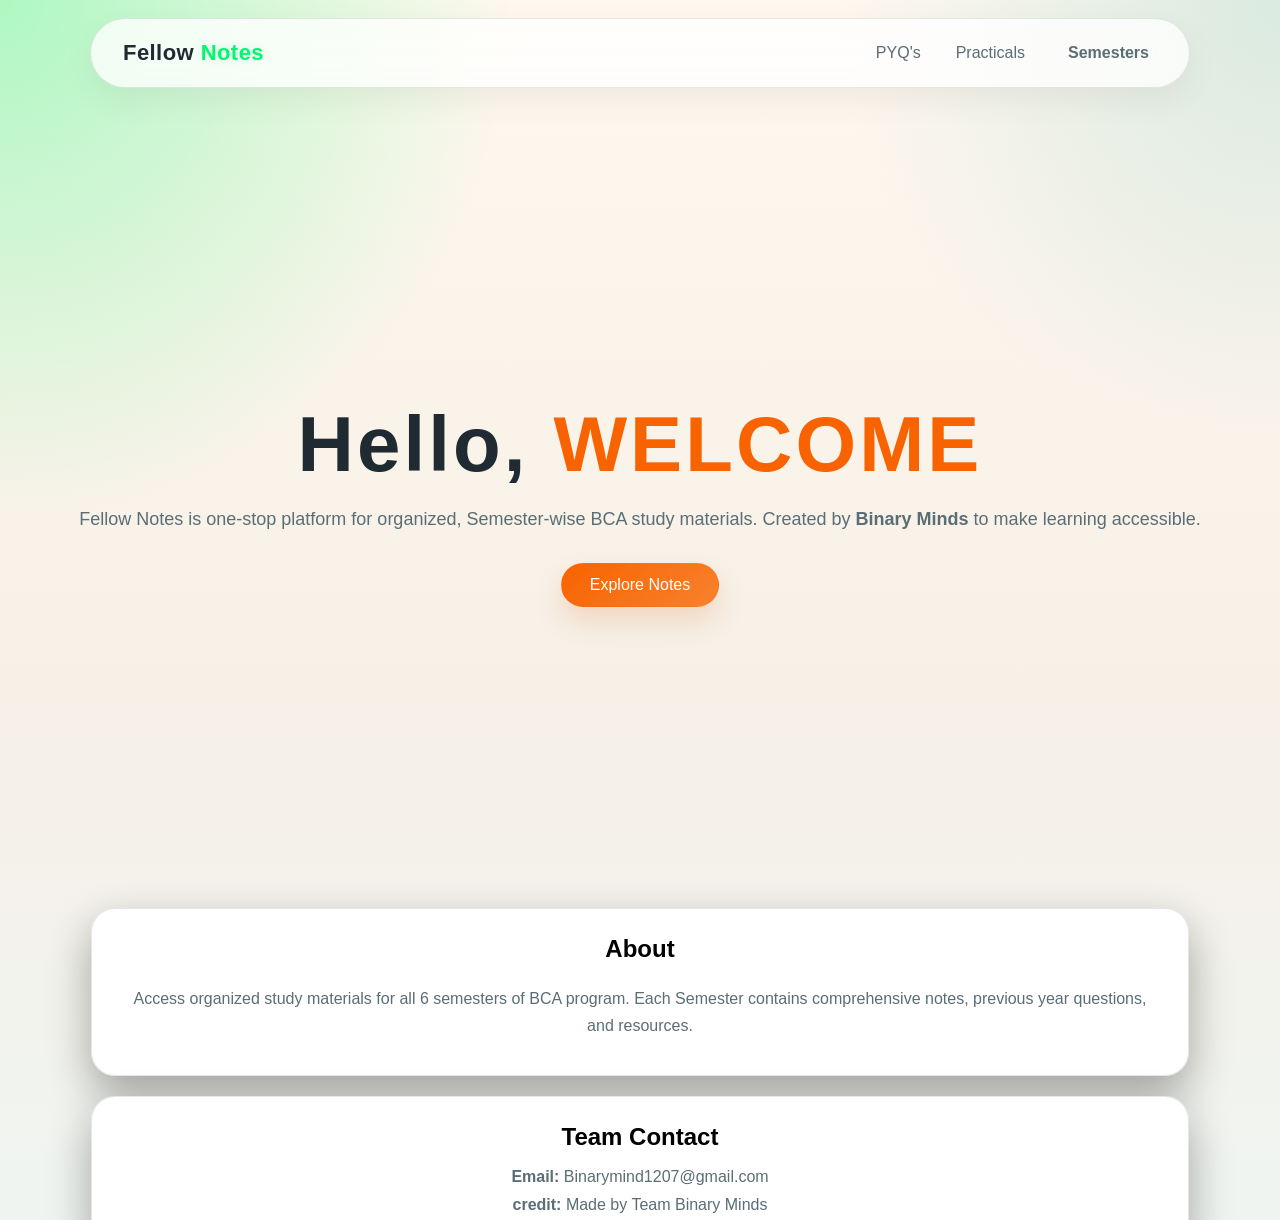
==== index.html @ 45e6992a "Merge f4db1eb7170689ead07a39e899815cd34a944082 into 8797ab35e74afd28abbc1c1f333775db5aaf9550" ====
<!DOCTYPE html>
<html lang="en">
<head>
    <meta charset="UTF-8">
    <meta name="viewport" content="width=device-width, initial-scale=1.0">
    <title>FellowNotes | Bca Notes </title>
    <link rel="stylesheet" href="style.css">
    <script src="responsive.js" defer></script>
    <link rel="apple-touch-icon" sizes="180x180" href="New folder/apple-touch-icon.png">
<link rel="icon" type="image/png" sizes="32x32" href="New folder/favicon-32x32.png">
<link rel="icon" type="image/png" sizes="16x16" href="New folder/favicon-16x16.png">
<link rel="manifest" href="/site.webmanifest">
<link rel="canonical" href="https://fellownotes.in/" />
    <script>
        window.va = window.va || function () { (window.vaq = window.vaq || []).push(arguments); };
    </script>
    <script defer src="/_vercel/insights/script.js"></script>
</head>
<body>

    <!-- Navbar -->
    <nav>
        <div class="logo-container">
    <span class="logo-text">Fellow <span class="accent"> Notes</span></span>
  </div>

  <div class="nav-links">
    
    <a href="pyq.html" class="ab">PYQ's</a>
    <a href="practical.html" class="tm">Practicals</a>
    <a href="semester.html" class="btn">Semesters</a>
   <!-- <a href="#" class="btn">Get Started</a> -->
  </div>
    </nav>
    <!-- Home Section -->
    <section id="home" class="home">
        <h1>Hello, <span>WELCOME</span></h1>
        <p >Fellow Notes is one-stop platform for organized,  Semester-wise BCA study materials. Created by <b>Binary Minds</b> to make learning accessible.</p>
    </li>
    <button> <a href="semester.html" class="Explore"> Explore Notes </a> </section> </button>
      <!-- About Section -->
    <div class="container"> 
        <section id="about" class="card">
        <h2>About </h2>
        <p style="padding: 10px;">
            Access organized study materials for all 6 semesters of BCA program. Each Semester contains comprehensive notes, previous year questions, and resources.
        </p>
    </section>

    <!-- Team Section -->
    <section id="Team" class="card">
        <h2>Team Contact</h2>
        <p> <b>Email:</b> Binarymind1207@gmail.com</p>
        <p><b>credit:</b> Made by Team Binary Minds</p>
    </section>
</div>
    <!-- Footer -->
    <footer>
        <p> <b>© 2026</b>  Binary Minds . All Rights Reserved.</p>
    </footer>

</body>
</html>
---- style.css ----
:root {
  --bg-main:
    radial-gradient(circle at top left, rgba(18, 247, 106, 0.34), transparent 28%),
    radial-gradient(circle at top right, rgba(122, 199, 187, 0.28), transparent 24%),
    linear-gradient(180deg, #fff8ef 0%, #f6f0e7 52%, #eef5f3 100%);
  --surface: rgba(255, 255, 255, 0.78);
  --surface-strong: rgba(255, 255, 255, 0.979);
  --border: rgba(34, 56, 48, 0.12);
  --border-strong: rgba(34, 56, 48, 0.22);
  --text-main: #1f2a33;
  --text-soft: #5b6d75;
  --accent: #f86300;
  --accent-2: #00ffbf;
   --accent-4: #00f870;
   --accent-5: #000000;
  --accent-3: #2f6fdf;
  --shadow: 0 18px 44px rgba(0, 0, 0, 0.329);
  --shadow-soft: 0 12px 30px rgba(83, 74, 58, 0.08);
}

html,
body {
  width: 100%;
  overflow-x: hidden;
}

* {
  margin: 0;
  padding: 0;
  box-sizing: border-box;
  font-family: "Segoe UI", Arial, sans-serif;
}

body {
  background: var(--bg-main);
  color: var(--text-main);
  background-repeat: no-repeat;
  min-height: 100vh;
}

nav {
  height: 70px;
  display: flex;
  justify-content: space-between;
  align-items: center;
  padding: 10px 22px;
  margin: 18px auto 0;
  width: min(1100px, calc(100% - 24px));
  background: var(--surface);
  border: 1px solid var(--border);
  border-radius: 999px;
  backdrop-filter: blur(18px);
  -webkit-backdrop-filter: blur(18px);
  box-shadow: var(--shadow-soft);
  flex-wrap: wrap;
}

.logo-container {
  display: flex;
  align-items: center;
  margin: 10px;
}

.logo-text {
  font-size: 22px;
  font-weight: 700;
  color: var(--text-main);
  letter-spacing: 0.02em;
}

.accent {
  color: var(--accent-4);
  text-shadow: 0 0 10px rgba(31, 138, 112, 0.16);
}

.nav-links {
  display: flex;
  align-items: center;
  gap: 15px;
  flex-wrap: wrap;
  white-space: nowrap;
}

.nav-links a {
  text-decoration: none;
  color: var(--text-soft);
  font-size: 16px;
  transition: color 0.2s ease, transform 0.2s ease;
}

.nav-links a:hover {
  color: var(--accent-2);
  transform: translateY(-1px);
}

.btn {
 
  padding: 10px 18px;
  border-radius: 10px;
  color: var(--text-soft);
  font-weight: 600;
}

.home {
  min-height: calc(100vh - 90px);
  color: var(--text-main);
  display: flex;
  flex-direction: column;
  justify-content: center;
  align-items: center;
  text-align: center;
  padding: 60px 20px 40px;
}

.home h1 {
  font-size: clamp(42px, 8vw, 78px);
  margin-bottom: 14px;
  letter-spacing: 0.04em;
}

.home h1 span {
  color: var(--accent);
}

.home p {
  max-width: 760px;
  color: var(--text-soft);
  font-size: 18px;
  line-height: 1.7;
}

.home button {
  margin-top: 28px;
  padding: 12px 28px;
  border: 1px solid transparent;
  background: linear-gradient(135deg, var(--accent), #f8812d);
  color: white;
  font-size: 16px;
  cursor: pointer;
  border-radius: 999px;
  box-shadow: 0 14px 28px rgba(222, 106, 31, 0.2);
  transition: transform 0.22s ease, box-shadow 0.22s ease, background 0.22s ease;
}

.home button:hover {
  transform: translateY(-3px);
  box-shadow: 0 18px 32px rgba(222, 106, 31, 0.24);
}

.home button:active {
  transform: translateY(-1px);
}

.Explore {
  color: white;
  text-decoration: none;
}

section {
  padding: 60px 40px;
  text-align: center;
}

.container {
  display: flex;
  justify-content: center;
  gap: 20px;
  padding: 10px 30px 40px;
  flex-wrap: wrap;
}

.card {
  background: var(--surface-strong);
  padding: 26px;
  border-radius: 24px;
  width: 90%;
  max-width: 420px;
  color: var(--text-main);
  text-align: center;
  box-shadow: var(--shadow);
  border: 1px solid var(--border);
}

.card h2 {
  color: var(--accent-5);
  margin-bottom: 12px;
}

.card p {
  color: var(--text-soft);
  line-height: 1.7;
}

.about,
.Semesters,
.Team {
  margin-top: 10px;
}

.about {
  border-radius: 15px;
  height: 300px;
  flex: auto;
}

.ab,
.sm,
.tm {
  font-family: "Franklin Gothic Medium", "Arial Narrow", Arial, sans-serif;
  padding: 10px;
}

footer {
  background: rgba(255, 255, 255, 0.72);
  color: var(--text-main);
  text-align: center;
  padding: 15px;
  border-top: 1px solid var(--border);
  backdrop-filter: blur(12px);
  -webkit-backdrop-filter: blur(12px);
}

@media (max-width: 768px) {
  nav {
    height: auto;
    padding: 12px 16px;
    border-radius: 26px;
    flex-direction: column;
    align-items: center;
    gap: 10px;

  }

  .nav-links {
    width: 100%;
    display: flex;
    gap: 12px 10px;
    justify-content: space-around;
    align-items: center;
  }

  .logo-text {
    font-size: 18px;
  }

  .btn {
    padding: 8px 14px;
    font-size: 14px;
 }

  .logo-container {
    margin: 0;
  }

  .nav-links a {
    display: flex;
    align-items: center;
    gap: 15px;
    padding: 2px;
    white-space: normal;
  }

  .home {
    padding-top: 80px;
  }

  .home p {
    font-size: 16px;
  }

  .container {
    padding: 10px 14px 32px;
  }
}
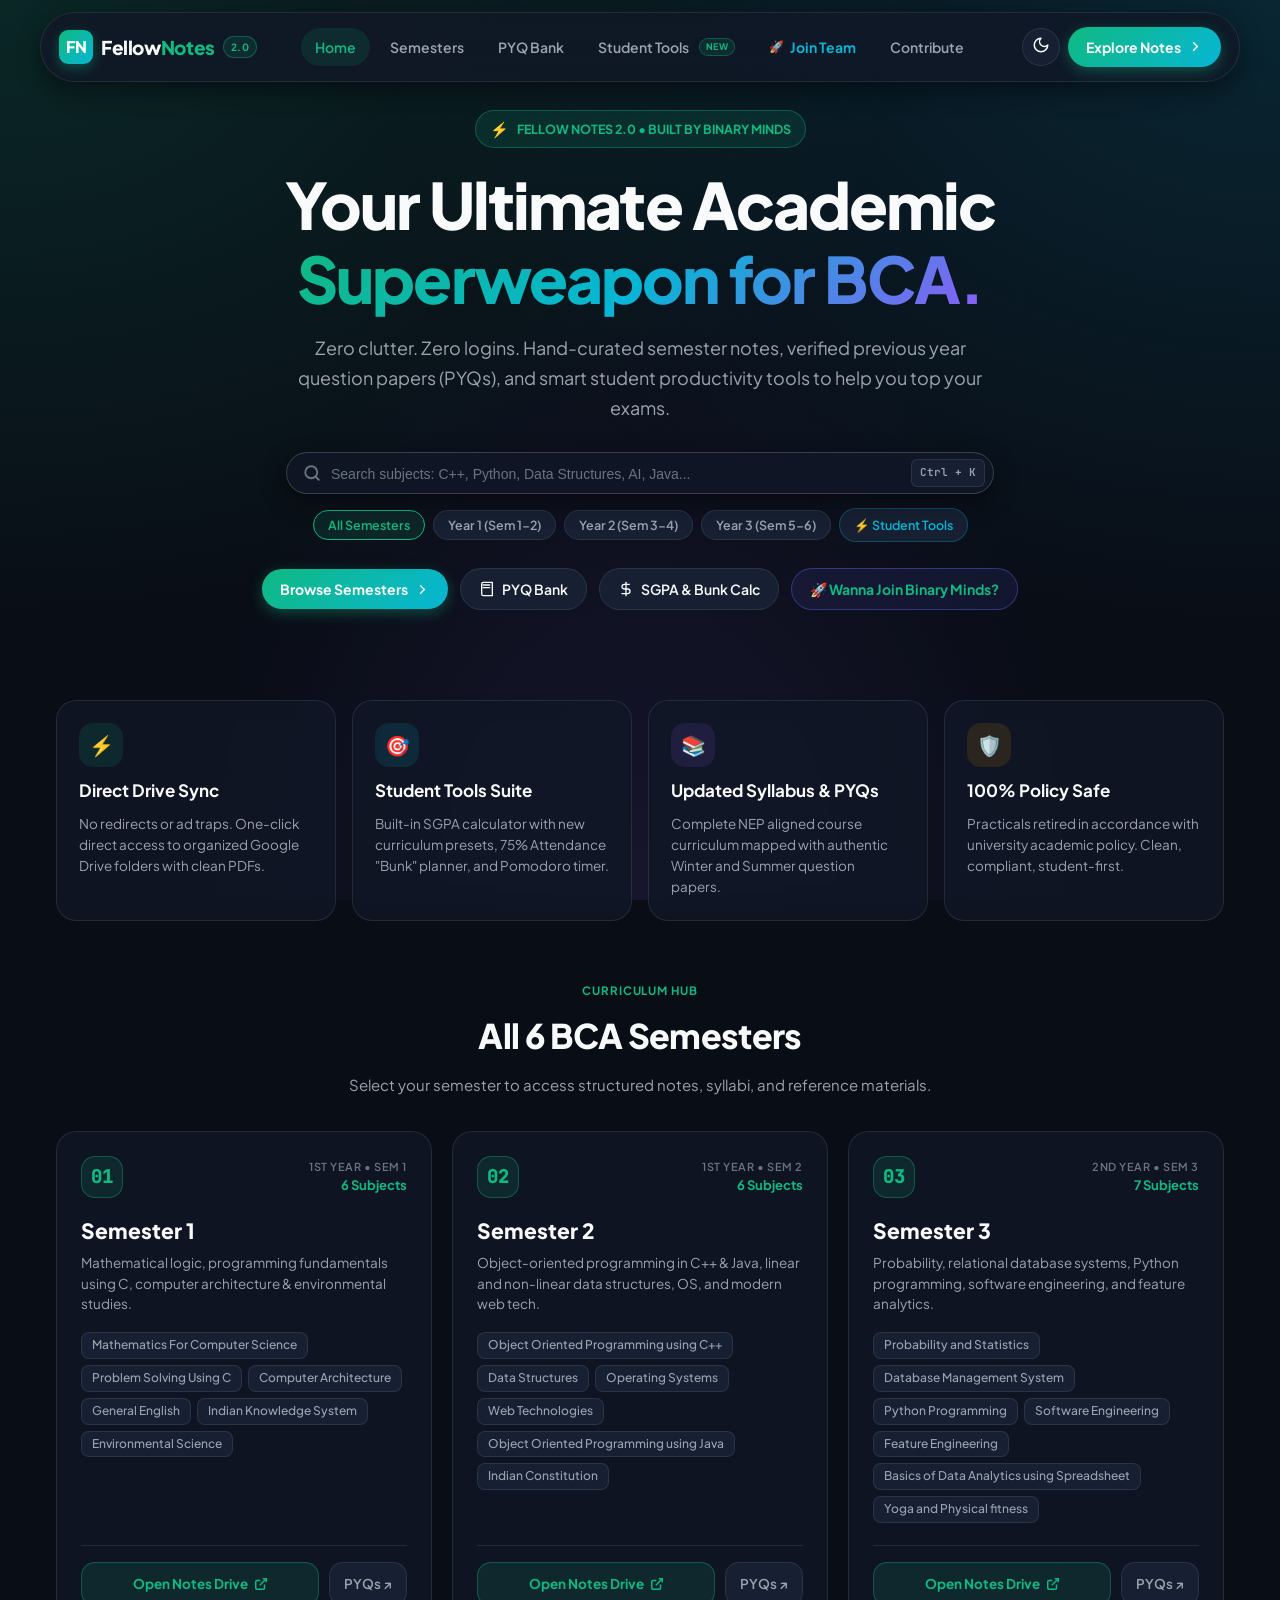
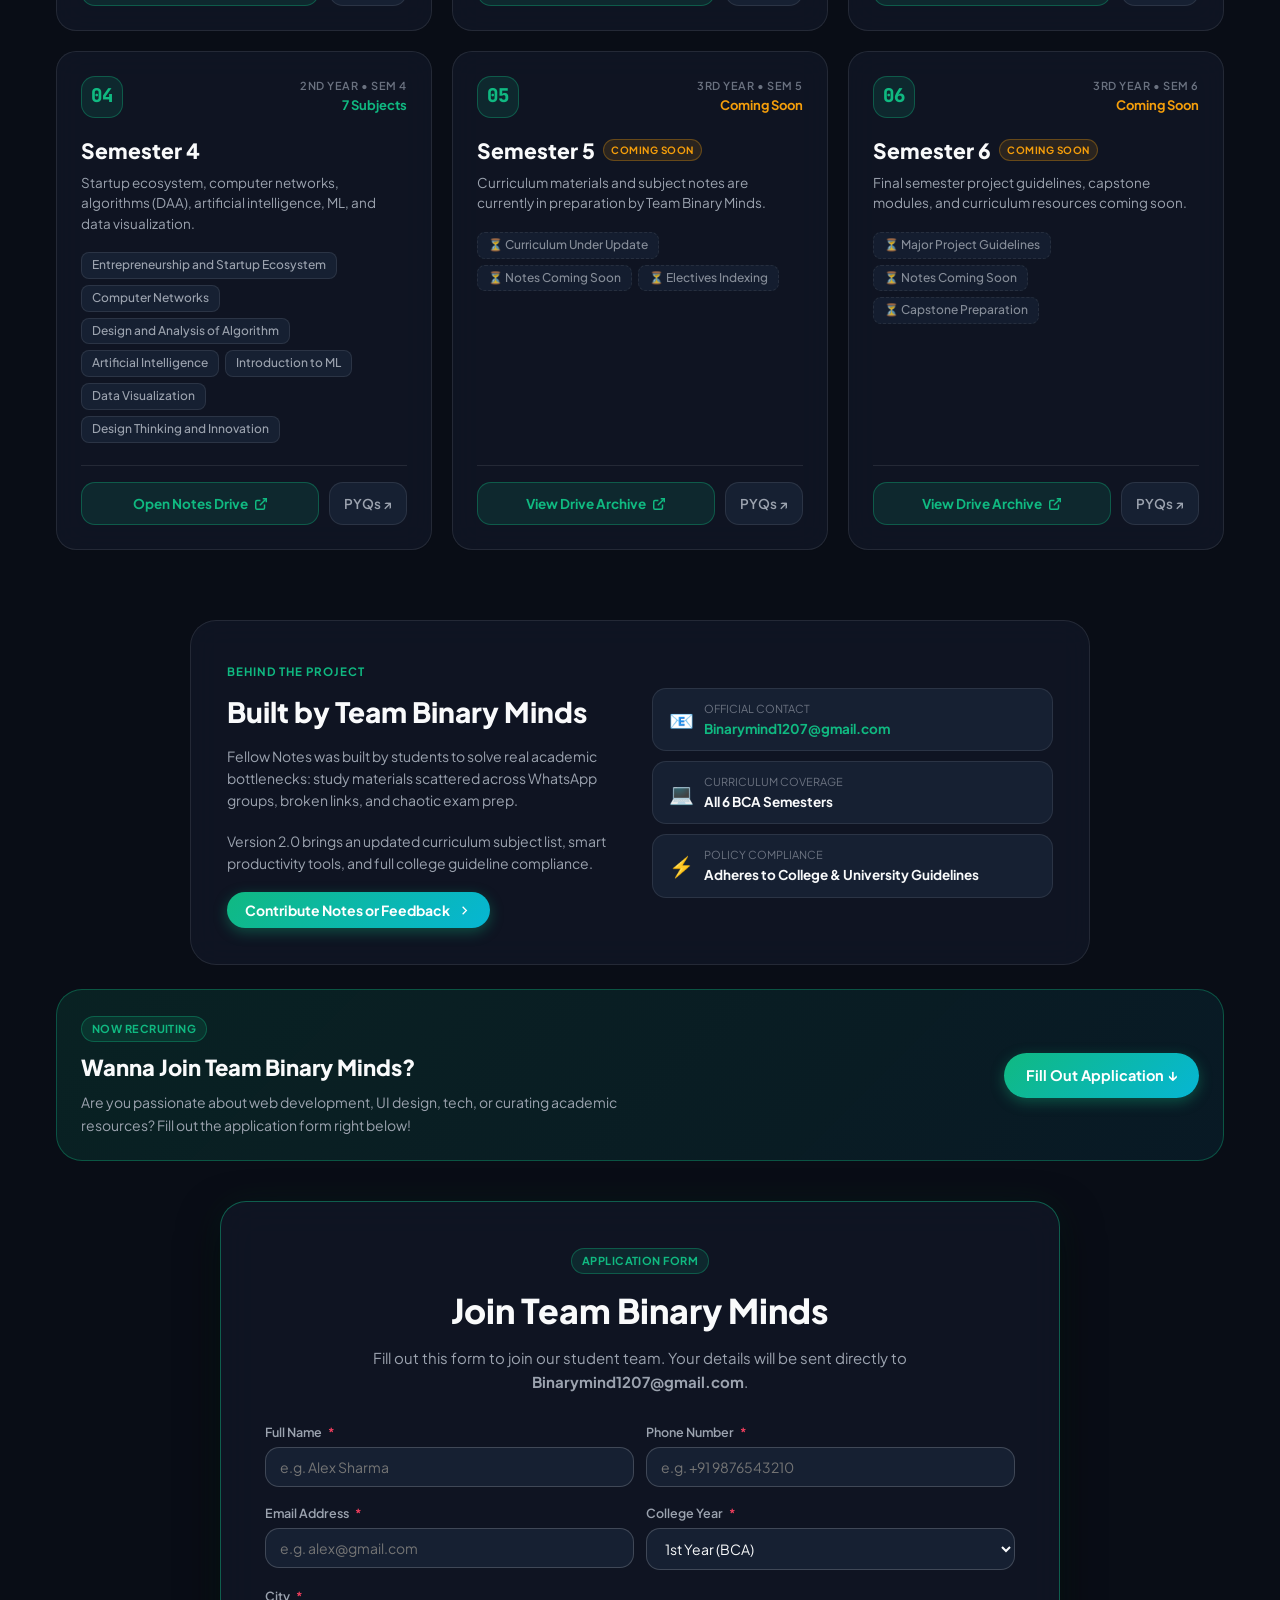
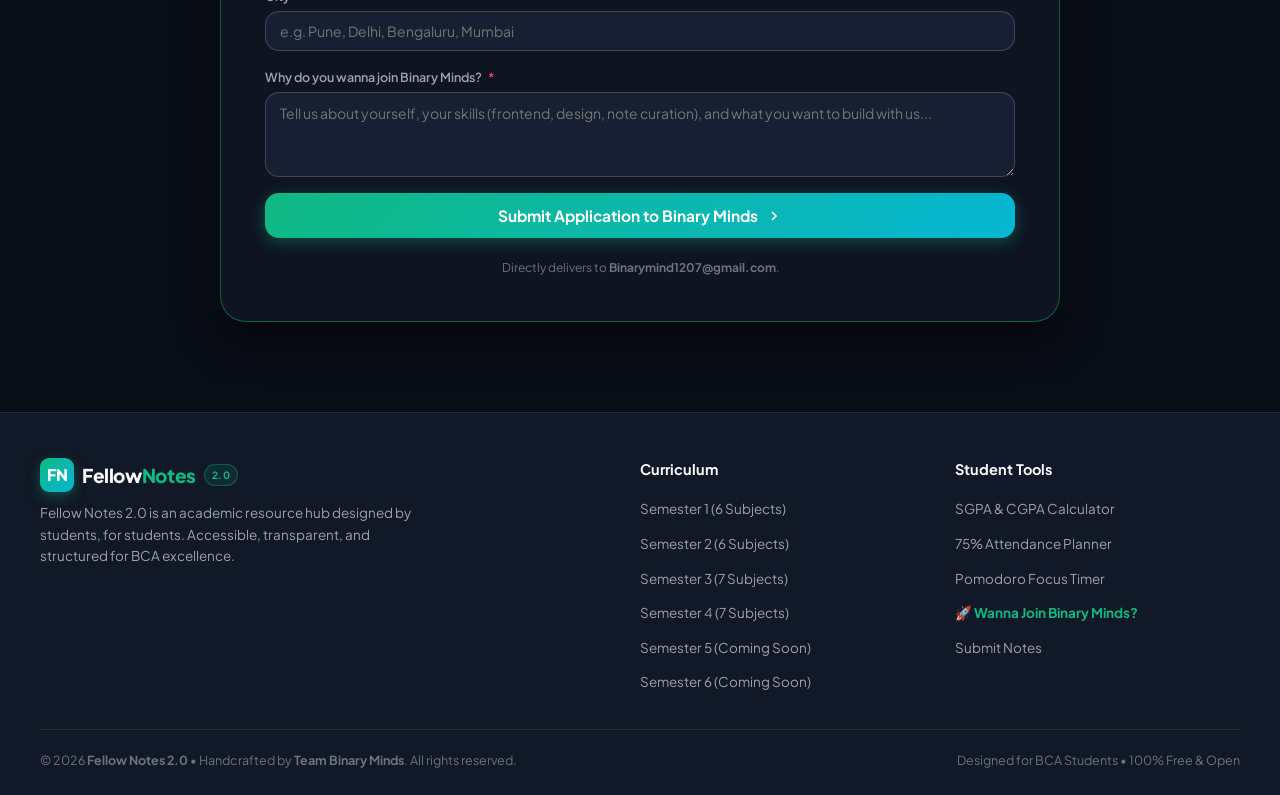
==== commit 4da038e3: "Add files via upload Big update fellow notes 2.0" ====
--- a/index.html
+++ b/index.html
@@ -1,63 +1,650 @@
 <!DOCTYPE html>
-<html lang="en">
+<html lang="en" data-theme="dark">
 <head>
-    <meta charset="UTF-8">
-    <meta name="viewport" content="width=device-width, initial-scale=1.0">
-    <title>FellowNotes | Bca Notes </title>
-    <link rel="stylesheet" href="style.css">
-    <script src="responsive.js" defer></script>
-    <link rel="apple-touch-icon" sizes="180x180" href="New folder/apple-touch-icon.png">
-<link rel="icon" type="image/png" sizes="32x32" href="New folder/favicon-32x32.png">
-<link rel="icon" type="image/png" sizes="16x16" href="New folder/favicon-16x16.png">
-<link rel="manifest" href="/site.webmanifest">
-<link rel="canonical" href="https://fellownotes.in/" />
-    <script>
-        window.va = window.va || function () { (window.vaq = window.vaq || []).push(arguments); };
-    </script>
-    <script defer src="/_vercel/insights/script.js"></script>
+  <meta charset="UTF-8">
+  <meta name="viewport" content="width=device-width, initial-scale=1.0, viewport-fit=cover">
+  <title>Fellow Notes 2.0 | Next-Gen BCA Notes, PYQs & Student Tools</title>
+  <meta name="description" content="Fellow Notes 2.0 - Free semester-wise notes, previous year question papers (PYQs), SGPA calculator, and attendance tracker for BCA students. Built by Team Binary Minds.">
+  <meta name="keywords" content="BCA notes, fellow notes, BCA semester notes, BCA PYQ, BCA question papers, SGPA calculator BCA, college study materials">
+  <meta name="author" content="Binary Minds">
+  <meta name="theme-color" content="#10b981">
+  <link rel="canonical" href="https://fellownotes.in/">
+
+  <!-- Open Graph / Meta Preview -->
+  <meta property="og:type" content="website">
+  <meta property="og:url" content="https://fellownotes.in/">
+  <meta property="og:title" content="Fellow Notes 2.0 | Ultimate BCA Academic Hub">
+  <meta property="og:description" content="Organized semester notes, previous year papers, SGPA calculator, and student tools for BCA students.">
+  <meta property="og:image" content="New folder/android-chrome-512x512.png">
+
+  <!-- Icons -->
+  <link rel="apple-touch-icon" sizes="180x180" href="New folder/apple-touch-icon.png">
+  <link rel="icon" type="image/png" sizes="32x32" href="New folder/favicon-32x32.png">
+  <link rel="icon" type="image/png" sizes="16x16" href="New folder/favicon-16x16.png">
+  <link rel="manifest" href="New folder/site.webmanifest">
+
+  <!-- Styles & Scripts -->
+  <link rel="stylesheet" href="style.css">
+  <script src="app.js" defer></script>
 </head>
 <body>
 
-    <!-- Navbar -->
-    <nav>
-        <div class="logo-container">
-    <span class="logo-text">Fellow <span class="accent"> Notes</span></span>
+  <!-- ================= SITE HEADER / NAVBAR ================= -->
+  <header class="site-header">
+    <nav class="navbar" aria-label="Main Navigation">
+      <a href="index.html" class="brand-link" aria-label="Fellow Notes Home">
+        <div class="brand-logo-icon">FN</div>
+        <div class="brand-text">Fellow<span>Notes</span></div>
+        <span class="version-badge">2.0</span>
+      </a>
+
+      <!-- Desktop & Mobile Navigation Links -->
+      <ul class="nav-menu">
+        <li><a href="index.html" class="nav-link active">Home</a></li>
+        <li><a href="semester.html" class="nav-link">Semesters</a></li>
+        <li><a href="pyq.html" class="nav-link">PYQ Bank</a></li>
+        <li><a href="tools.html" class="nav-link">Student Tools <span class="version-badge" style="font-size:9px;padding:1px 6px;margin-left:4px;">NEW</span></a></li>
+        <li><a href="join.html" class="nav-link" style="color:var(--accent-cyan); font-weight:700;"><span style="font-size:12px;">🚀</span> Join Team</a></li>
+        <li><a href="#" class="nav-link" data-open-modal="contribute">Contribute</a></li>
+      </ul>
+
+      <!-- Nav Actions -->
+      <div class="nav-actions">
+        <button class="btn-icon theme-toggle-btn" aria-label="Toggle Dark/Light Mode" title="Toggle Theme">
+          <span class="theme-icon">
+            <svg width="18" height="18" viewBox="0 0 24 24" fill="none" stroke="currentColor" stroke-width="2" stroke-linecap="round" stroke-linejoin="round"><path d="M12 3a6 6 0 0 0 9 9 9 9 0 1 1-9-9Z"/></svg>
+          </span>
+        </button>
+
+        <a href="semester.html" class="btn-primary btn-hide-mobile">
+          <span>Explore Notes</span>
+          <svg width="15" height="15" viewBox="0 0 24 24" fill="none" stroke="currentColor" stroke-width="2.5" stroke-linecap="round" stroke-linejoin="round"><path d="m9 18 6-6-6-6"/></svg>
+        </a>
+
+        <!-- Mobile Drawer Toggle Button -->
+        <button class="btn-icon mobile-toggle" aria-label="Open Navigation Menu" aria-expanded="false">
+          <svg width="20" height="20" viewBox="0 0 24 24" fill="none" stroke="currentColor" stroke-width="2" stroke-linecap="round" stroke-linejoin="round"><line x1="4" x2="20" y1="12" y2="12"/><line x1="4" x2="20" y1="6" y2="6"/><line x1="4" x2="20" y1="18" y2="18"/></svg>
+        </button>
+      </div>
+    </nav>
+  </header>
+
+  <!-- ================= HERO SECTION ================= -->
+  <section class="hero-section">
+    <div class="hero-pill">
+      <span style="font-size: 15px;">⚡</span>
+      <span>FELLOW NOTES 2.0 • BUILT BY BINARY MINDS</span>
+    </div>
+
+    <h1 class="hero-title">
+      Your Ultimate Academic <br>
+      <span class="gradient-text">Superweapon for BCA.</span>
+    </h1>
+
+    <p class="hero-subtitle">
+      Zero clutter. Zero logins. Hand-curated semester notes, verified previous year question papers (PYQs), and smart student productivity tools to help you top your exams.
+    </p>
+
+    <!-- Search Bar with Live Subject Filter -->
+    <div class="search-box-container">
+      <div class="search-bar-wrapper">
+        <span class="search-icon">
+          <svg width="18" height="18" viewBox="0 0 24 24" fill="none" stroke="currentColor" stroke-width="2.5" stroke-linecap="round" stroke-linejoin="round"><circle cx="11" cy="11" r="8"/><path d="m21 21-4.3-4.3"/></svg>
+        </span>
+        <input type="text" id="global-search-input" class="search-input" placeholder="Search subjects: C++, Python, Data Structures, AI, Java..." autocomplete="off">
+        <span class="search-shortcut" title="Press Ctrl + K to search anywhere">Ctrl + K</span>
+      </div>
+
+      <!-- Quick Filter Chips -->
+      <div class="quick-filter-pills">
+        <button type="button" class="filter-chip active" data-filter="all">All Semesters</button>
+        <button type="button" class="filter-chip" data-filter="year-1">Year 1 (Sem 1-2)</button>
+        <button type="button" class="filter-chip" data-filter="year-2">Year 2 (Sem 3-4)</button>
+        <button type="button" class="filter-chip" data-filter="year-3">Year 3 (Sem 5-6)</button>
+        <a href="tools.html" class="filter-chip" style="color:var(--accent-cyan);border-color:rgba(6,182,212,0.3);">⚡ Student Tools</a>
+      </div>
+    </div>
+
+    <div class="hero-cta-group">
+      <a href="semester.html" class="btn-primary">
+        <span>Browse Semesters</span>
+        <svg width="15" height="15" viewBox="0 0 24 24" fill="none" stroke="currentColor" stroke-width="2" stroke-linecap="round" stroke-linejoin="round"><path d="m9 18 6-6-6-6"/></svg>
+      </a>
+      <a href="pyq.html" class="btn-secondary">
+        <svg width="16" height="16" viewBox="0 0 24 24" fill="none" stroke="currentColor" stroke-width="2" stroke-linecap="round" stroke-linejoin="round"><path d="M4 19.5v-15A2.5 2.5 0 0 1 6.5 2H20v20H6.5a2.5 2.5 0 0 1-2.5-2.5Z"/><path d="M6 6h10"/><path d="M6 10h10"/></svg>
+        <span>PYQ Bank</span>
+      </a>
+      <a href="tools.html" class="btn-secondary">
+        <svg width="16" height="16" viewBox="0 0 24 24" fill="none" stroke="currentColor" stroke-width="2" stroke-linecap="round" stroke-linejoin="round"><path d="M12 2v20"/><path d="M17 5H9.5a3.5 3.5 0 0 0 0 7h5a3.5 3.5 0 0 1 0 7H6"/></svg>
+        <span>SGPA & Bunk Calc</span>
+      </a>
+      <a href="#join-section" class="btn-secondary" style="border-color: rgba(99, 102, 241, 0.4); background: rgba(99, 102, 241, 0.1); color: var(--primary); font-weight: 700;">
+        <span>🚀 Wanna Join Binary Minds?</span>
+      </a>
+    </div>
+  </section>
+
+  <!-- ================= WHAT'S NEW IN 2.0 STRIP ================= -->
+  <section class="feature-strip">
+    <div class="feature-grid">
+      <div class="feature-card">
+        <div class="feature-icon-wrapper icon-green">⚡</div>
+        <h3>Direct Drive Sync</h3>
+        <p>No redirects or ad traps. One-click direct access to organized Google Drive folders with clean PDFs.</p>
+      </div>
+
+      <div class="feature-card">
+        <div class="feature-icon-wrapper icon-cyan">🎯</div>
+        <h3>Student Tools Suite</h3>
+        <p>Built-in SGPA calculator with new curriculum presets, 75% Attendance "Bunk" planner, and Pomodoro timer.</p>
+      </div>
+
+      <div class="feature-card">
+        <div class="feature-icon-wrapper icon-purple">📚</div>
+        <h3>Updated Syllabus & PYQs</h3>
+        <p>Complete NEP aligned course curriculum mapped with authentic Winter and Summer question papers.</p>
+      </div>
+
+      <div class="feature-card">
+        <div class="feature-icon-wrapper icon-amber">🛡️</div>
+        <h3>100% Policy Safe</h3>
+        <p>Practicals retired in accordance with university academic policy. Clean, compliant, student-first.</p>
+      </div>
+    </div>
+  </section>
+
+  <!-- ================= SEMESTER NOTES HUB ================= -->
+  <main class="container" id="semesters-section">
+    <div class="section-head">
+      <span class="section-badge">Curriculum Hub</span>
+      <h2 class="section-title">All 6 BCA Semesters</h2>
+      <p class="section-desc">Select your semester to access structured notes, syllabi, and reference materials.</p>
+    </div>
+
+    <div id="no-search-results" style="display:none; text-align:center; padding: 40px 20px;">
+      <p style="font-size: 17px; color: var(--text-secondary); margin-bottom: 12px;">🔍 No matching subjects found for this search.</p>
+      <button type="button" class="btn-secondary" onclick="document.getElementById('global-search-input').value=''; document.getElementById('global-search-input').dispatchEvent(new Event('input'));">Clear Search</button>
+    </div>
+
+    <div class="semester-grid">
+
+      <!-- SEMESTER 1 -->
+      <article class="sem-card" data-semester="1" data-year="1">
+        <div>
+          <div class="sem-card-top">
+            <div class="sem-number-badge">01</div>
+            <div class="sem-meta">
+              <span class="sem-year-tag">1st Year • Sem 1</span>
+              <div class="sem-subject-count">6 Subjects</div>
+            </div>
+          </div>
+          <h3 class="sem-title">Semester 1</h3>
+          <p class="sem-desc">Mathematical logic, programming fundamentals using C, computer architecture & environmental studies.</p>
+          <div class="subject-pill-list">
+            <span class="subject-pill">Mathematics For Computer Science</span>
+            <span class="subject-pill">Problem Solving Using C</span>
+            <span class="subject-pill">Computer Architecture</span>
+            <span class="subject-pill">General English</span>
+            <span class="subject-pill">Indian Knowledge System</span>
+            <span class="subject-pill">Environmental Science</span>
+          </div>
+        </div>
+        <div class="sem-card-footer">
+          <a href="https://drive.google.com/drive/folders/15pkbkLpCbjlqBGSXfPDVh7cwQo-fo5WA?usp=drive_link" target="_blank" rel="noopener" class="btn-open-drive">
+            <span>Open Notes Drive</span>
+            <svg width="14" height="14" viewBox="0 0 24 24" fill="none" stroke="currentColor" stroke-width="2.5"><path d="M18 13v6a2 2 0 0 1-2 2H5a2 2 0 0 1-2-2V8a2 2 0 0 1 2-2h6"/><polyline points="15 3 21 3 21 9"/><line x1="10" y1="14" x2="21" y2="3"/></svg>
+          </a>
+          <a href="pyq.html#sem-1" class="btn-pyq-link" title="Sem 1 PYQ Papers">PYQs ↗</a>
+        </div>
+      </article>
+
+      <!-- SEMESTER 2 -->
+      <article class="sem-card" data-semester="2" data-year="1">
+        <div>
+          <div class="sem-card-top">
+            <div class="sem-number-badge">02</div>
+            <div class="sem-meta">
+              <span class="sem-year-tag">1st Year • Sem 2</span>
+              <div class="sem-subject-count">6 Subjects</div>
+            </div>
+          </div>
+          <h3 class="sem-title">Semester 2</h3>
+          <p class="sem-desc">Object-oriented programming in C++ & Java, linear and non-linear data structures, OS, and modern web tech.</p>
+          <div class="subject-pill-list">
+            <span class="subject-pill">Object Oriented Programming using C++</span>
+            <span class="subject-pill">Data Structures</span>
+            <span class="subject-pill">Operating Systems</span>
+            <span class="subject-pill">Web Technologies</span>
+            <span class="subject-pill">Object Oriented Programming using Java</span>
+            <span class="subject-pill">Indian Constitution</span>
+          </div>
+        </div>
+        <div class="sem-card-footer">
+          <a href="https://drive.google.com/drive/folders/15Jxoimm3RmE0U6-f1eqatALwvZtkwZFe?usp=drive_link" target="_blank" rel="noopener" class="btn-open-drive">
+            <span>Open Notes Drive</span>
+            <svg width="14" height="14" viewBox="0 0 24 24" fill="none" stroke="currentColor" stroke-width="2.5"><path d="M18 13v6a2 2 0 0 1-2 2H5a2 2 0 0 1-2-2V8a2 2 0 0 1 2-2h6"/><polyline points="15 3 21 3 21 9"/><line x1="10" y1="14" x2="21" y2="3"/></svg>
+          </a>
+          <a href="pyq.html#sem-2" class="btn-pyq-link" title="Sem 2 PYQ Papers">PYQs ↗</a>
+        </div>
+      </article>
+
+      <!-- SEMESTER 3 -->
+      <article class="sem-card" data-semester="3" data-year="2">
+        <div>
+          <div class="sem-card-top">
+            <div class="sem-number-badge">03</div>
+            <div class="sem-meta">
+              <span class="sem-year-tag">2nd Year • Sem 3</span>
+              <div class="sem-subject-count">7 Subjects</div>
+            </div>
+          </div>
+          <h3 class="sem-title">Semester 3</h3>
+          <p class="sem-desc">Probability, relational database systems, Python programming, software engineering, and feature analytics.</p>
+          <div class="subject-pill-list">
+            <span class="subject-pill">Probability and Statistics</span>
+            <span class="subject-pill">Database Management System</span>
+            <span class="subject-pill">Python Programming</span>
+            <span class="subject-pill">Software Engineering</span>
+            <span class="subject-pill">Feature Engineering</span>
+            <span class="subject-pill">Basics of Data Analytics using Spreadsheet</span>
+            <span class="subject-pill">Yoga and Physical fitness</span>
+          </div>
+        </div>
+        <div class="sem-card-footer">
+          <a href="https://drive.google.com/drive/folders/1XJT8f2BDq_HDIX30nQMGDVuUa9SmCW6H?usp=drive_link" target="_blank" rel="noopener" class="btn-open-drive">
+            <span>Open Notes Drive</span>
+            <svg width="14" height="14" viewBox="0 0 24 24" fill="none" stroke="currentColor" stroke-width="2.5"><path d="M18 13v6a2 2 0 0 1-2 2H5a2 2 0 0 1-2-2V8a2 2 0 0 1 2-2h6"/><polyline points="15 3 21 3 21 9"/><line x1="10" y1="14" x2="21" y2="3"/></svg>
+          </a>
+          <a href="pyq.html#sem-3" class="btn-pyq-link" title="Sem 3 PYQ Papers">PYQs ↗</a>
+        </div>
+      </article>
+
+      <!-- SEMESTER 4 -->
+      <article class="sem-card" data-semester="4" data-year="2">
+        <div>
+          <div class="sem-card-top">
+            <div class="sem-number-badge">04</div>
+            <div class="sem-meta">
+              <span class="sem-year-tag">2nd Year • Sem 4</span>
+              <div class="sem-subject-count">7 Subjects</div>
+            </div>
+          </div>
+          <h3 class="sem-title">Semester 4</h3>
+          <p class="sem-desc">Startup ecosystem, computer networks, algorithms (DAA), artificial intelligence, ML, and data visualization.</p>
+          <div class="subject-pill-list">
+            <span class="subject-pill">Entrepreneurship and Startup Ecosystem</span>
+            <span class="subject-pill">Computer Networks</span>
+            <span class="subject-pill">Design and Analysis of Algorithm</span>
+            <span class="subject-pill">Artificial Intelligence</span>
+            <span class="subject-pill">Introduction to ML</span>
+            <span class="subject-pill">Data Visualization</span>
+            <span class="subject-pill">Design Thinking and Innovation</span>
+          </div>
+        </div>
+        <div class="sem-card-footer">
+          <a href="https://drive.google.com/drive/folders/1lSBSZ2kJI7U_6JMUMOAwup1YcrJEs-Kq?usp=drive_link" target="_blank" rel="noopener" class="btn-open-drive">
+            <span>Open Notes Drive</span>
+            <svg width="14" height="14" viewBox="0 0 24 24" fill="none" stroke="currentColor" stroke-width="2.5"><path d="M18 13v6a2 2 0 0 1-2 2H5a2 2 0 0 1-2-2V8a2 2 0 0 1 2-2h6"/><polyline points="15 3 21 3 21 9"/><line x1="10" y1="14" x2="21" y2="3"/></svg>
+          </a>
+          <a href="pyq.html#sem-4" class="btn-pyq-link" title="Sem 4 PYQ Papers">PYQs ↗</a>
+        </div>
+      </article>
+
+      <!-- SEMESTER 5 (COMING SOON) -->
+      <article class="sem-card" data-semester="5" data-year="3">
+        <div>
+          <div class="sem-card-top">
+            <div class="sem-number-badge">05</div>
+            <div class="sem-meta">
+              <span class="sem-year-tag">3rd Year • Sem 5</span>
+              <div class="sem-subject-count" style="color:var(--accent-amber);">Coming Soon</div>
+            </div>
+          </div>
+          <div style="display:flex; align-items:center; gap:8px; margin-bottom:6px;">
+            <h3 class="sem-title" style="margin-bottom:0;">Semester 5</h3>
+            <span class="version-badge" style="background:var(--accent-amber-subtle); color:var(--accent-amber); border-color:rgba(245,158,11,0.3);">Coming Soon</span>
+          </div>
+          <p class="sem-desc">Curriculum materials and subject notes are currently in preparation by Team Binary Minds.</p>
+          <div class="subject-pill-list">
+            <span class="subject-pill" style="border-style:dashed; opacity:0.85;">⏳ Curriculum Under Update</span>
+            <span class="subject-pill" style="border-style:dashed; opacity:0.85;">⏳ Notes Coming Soon</span>
+            <span class="subject-pill" style="border-style:dashed; opacity:0.85;">⏳ Electives Indexing</span>
+          </div>
+        </div>
+        <div class="sem-card-footer">
+          <a href="https://drive.google.com/drive/folders/1GH-uarstDDd2LMirujduIIDNqfZ2XJYj?usp=drive_link" target="_blank" rel="noopener" class="btn-open-drive">
+            <span>View Drive Archive</span>
+            <svg width="14" height="14" viewBox="0 0 24 24" fill="none" stroke="currentColor" stroke-width="2.5"><path d="M18 13v6a2 2 0 0 1-2 2H5a2 2 0 0 1-2-2V8a2 2 0 0 1 2-2h6"/><polyline points="15 3 21 3 21 9"/><line x1="10" y1="14" x2="21" y2="3"/></svg>
+          </a>
+          <a href="pyq.html#sem-5" class="btn-pyq-link" title="Sem 5 PYQ Papers">PYQs ↗</a>
+        </div>
+      </article>
+
+      <!-- SEMESTER 6 (COMING SOON) -->
+      <article class="sem-card" data-semester="6" data-year="3">
+        <div>
+          <div class="sem-card-top">
+            <div class="sem-number-badge">06</div>
+            <div class="sem-meta">
+              <span class="sem-year-tag">3rd Year • Sem 6</span>
+              <div class="sem-subject-count" style="color:var(--accent-amber);">Coming Soon</div>
+            </div>
+          </div>
+          <div style="display:flex; align-items:center; gap:8px; margin-bottom:6px;">
+            <h3 class="sem-title" style="margin-bottom:0;">Semester 6</h3>
+            <span class="version-badge" style="background:var(--accent-amber-subtle); color:var(--accent-amber); border-color:rgba(245,158,11,0.3);">Coming Soon</span>
+          </div>
+          <p class="sem-desc">Final semester project guidelines, capstone modules, and curriculum resources coming soon.</p>
+          <div class="subject-pill-list">
+            <span class="subject-pill" style="border-style:dashed; opacity:0.85;">⏳ Major Project Guidelines</span>
+            <span class="subject-pill" style="border-style:dashed; opacity:0.85;">⏳ Notes Coming Soon</span>
+            <span class="subject-pill" style="border-style:dashed; opacity:0.85;">⏳ Capstone Preparation</span>
+          </div>
+        </div>
+        <div class="sem-card-footer">
+          <a href="https://drive.google.com/drive/folders/1-C-KGv6wKYnUJuIHlO55G4K0oBJ1VoWx?usp=drive_link" target="_blank" rel="noopener" class="btn-open-drive">
+            <span>View Drive Archive</span>
+            <svg width="14" height="14" viewBox="0 0 24 24" fill="none" stroke="currentColor" stroke-width="2.5"><path d="M18 13v6a2 2 0 0 1-2 2H5a2 2 0 0 1-2-2V8a2 2 0 0 1 2-2h6"/><polyline points="15 3 21 3 21 9"/><line x1="10" y1="14" x2="21" y2="3"/></svg>
+          </a>
+          <a href="pyq.html#sem-6" class="btn-pyq-link" title="Sem 6 PYQ Papers">PYQs ↗</a>
+        </div>
+      </article>
+
+    </div>
+  </main>
+
+  <!-- ================= ABOUT TEAM BINARY MINDS ================= -->
+  <section class="container" style="padding-bottom: 30px;">
+    <div class="team-card-wrapper">
+      <div class="team-info">
+        <span class="section-badge">Behind the Project</span>
+        <h2>Built by Team Binary Minds</h2>
+        <p>
+          Fellow Notes was built by students to solve real academic bottlenecks: study materials scattered across WhatsApp groups, broken links, and chaotic exam prep.
+        </p>
+        <p>
+          Version 2.0 brings an updated curriculum subject list, smart productivity tools, and full college guideline compliance.
+        </p>
+        <button class="btn-primary" data-open-modal="contribute">
+          <span>Contribute Notes or Feedback</span>
+          <svg width="15" height="15" viewBox="0 0 24 24" fill="none" stroke="currentColor" stroke-width="2"><path d="m9 18 6-6-6-6"/></svg>
+        </button>
+      </div>
+
+      <div class="contact-pill-box">
+        <div class="contact-pill-item">
+          <span style="font-size: 20px;">📧</span>
+          <div>
+            <div style="font-size: 11px; color: var(--text-muted); text-transform: uppercase;">Official Contact</div>
+            <strong style="color: var(--primary);">Binarymind1207@gmail.com</strong>
+          </div>
+        </div>
+
+        <div class="contact-pill-item">
+          <span style="font-size: 20px;">💻</span>
+          <div>
+            <div style="font-size: 11px; color: var(--text-muted); text-transform: uppercase;">Curriculum Coverage</div>
+            <strong>All 6 BCA Semesters</strong>
+          </div>
+        </div>
+
+        <div class="contact-pill-item">
+          <span style="font-size: 20px;">⚡</span>
+          <div>
+            <div style="font-size: 11px; color: var(--text-muted); text-transform: uppercase;">Policy Compliance</div>
+            <strong>Adheres to College & University Guidelines</strong>
+          </div>
+        </div>
+      </div>
+    </div>
+
+    <!-- Wanna Join Team Binary Minds Banner & Scroll Target -->
+    <div class="join-cta-banner">
+      <div>
+        <span class="badge-recruiting">Now Recruiting</span>
+        <h3 style="font-size: 22px; font-weight: 800; margin: 8px 0 6px;">Wanna Join Team Binary Minds?</h3>
+        <p style="font-size: 14px; color: var(--text-secondary); max-width: 580px; line-height: 1.6;">
+          Are you passionate about web development, UI design, tech, or curating academic resources? Fill out the application form right below!
+        </p>
+      </div>
+      <a href="#join-section" class="btn-primary" style="padding: 11px 22px; font-size: 14.5px;">
+        <span>Fill Out Application ↓</span>
+      </a>
+    </div>
+  </section>
+
+  <!-- ================= WANNA JOIN BINARY MINDS - VISIBLE FORM SECTION ================= -->
+  <section class="container" id="join-section" style="padding-top: 10px; padding-bottom: 50px;">
+    <div class="join-section-card">
+      <div class="join-header-text">
+        <span class="badge-recruiting">Application Form</span>
+        <h2 style="font-size: clamp(24px, 4vw, 34px); font-weight: 800; margin: 10px 0 8px;">
+          Join Team Binary Minds
+        </h2>
+        <p style="font-size: 15px; color: var(--text-secondary); max-width: 660px; margin: 0 auto 28px; line-height: 1.6;">
+          Fill out this form to join our student team. Your details will be sent directly to <strong>Binarymind1207@gmail.com</strong>.
+        </p>
+      </div>
+
+      <!-- Live Visible Application Form -->
+      <form id="join-binary-minds-form-inline" class="join-form-wrapper" action="https://formsubmit.co/Binarymind1207@gmail.com" method="POST">
+        <input type="hidden" name="_subject" value="New Binary Minds Team Application">
+        <input type="hidden" name="_template" value="table">
+        <input type="hidden" name="_captcha" value="false">
+
+        <div class="form-row">
+          <div class="form-group">
+            <label class="form-label" for="inline-join-name">Full Name <span class="req">*</span></label>
+            <input type="text" id="inline-join-name" name="name" class="form-input" placeholder="e.g. Alex Sharma" required autocomplete="name">
+          </div>
+
+          <div class="form-group">
+            <label class="form-label" for="inline-join-phone">Phone Number <span class="req">*</span></label>
+            <input type="tel" id="inline-join-phone" name="phone" class="form-input" placeholder="e.g. +91 9876543210" required autocomplete="tel">
+          </div>
+        </div>
+
+        <div class="form-row">
+          <div class="form-group">
+            <label class="form-label" for="inline-join-email">Email Address <span class="req">*</span></label>
+            <input type="email" id="inline-join-email" name="email" class="form-input" placeholder="e.g. alex@gmail.com" required autocomplete="email">
+          </div>
+
+          <div class="form-group">
+            <label class="form-label" for="inline-join-year">College Year <span class="req">*</span></label>
+            <select id="inline-join-year" name="year" class="form-select" required>
+              <option value="1st Year (BCA)">1st Year (BCA)</option>
+              <option value="2nd Year (BCA)">2nd Year (BCA)</option>
+              <option value="3rd Year (BCA)">3rd Year (BCA)</option>
+              <option value="4th Year (BCA)">4th Year (BCA)</option>
+              <option value="Other Degree / Batch">Other Degree / Batch</option>
+            </select>
+          </div>
+        </div>
+
+        <div class="form-group">
+          <label class="form-label" for="inline-join-city">City <span class="req">*</span></label>
+          <input type="text" id="inline-join-city" name="city" class="form-input" placeholder="e.g. Pune, Delhi, Bengaluru, Mumbai" required>
+        </div>
+
+        <div class="form-group">
+          <label class="form-label" for="inline-join-why">Why do you wanna join Binary Minds? <span class="req">*</span></label>
+          <textarea id="inline-join-why" name="why_join" class="form-textarea" placeholder="Tell us about yourself, your skills (frontend, design, note curation), and what you want to build with us..." required></textarea>
+        </div>
+
+        <button type="submit" id="inline-join-submit-btn" class="btn-join-submit" style="font-size: 15.5px; padding: 13px 24px;">
+          <span>Submit Application to Binary Minds</span>
+          <svg width="16" height="16" viewBox="0 0 24 24" fill="none" stroke="currentColor" stroke-width="2.5"><path d="m9 18 6-6-6-6"/></svg>
+        </button>
+
+        <p style="font-size: 12px; color: var(--text-muted); text-align: center; margin-top: 4px;">
+          Directly delivers to <strong>Binarymind1207@gmail.com</strong>.
+        </p>
+      </form>
+
+      <!-- Success Screen -->
+      <div id="inline-join-success-card" class="join-success-card">
+        <div class="join-success-icon">✓</div>
+        <h3 style="font-size: 22px; font-weight: 800; margin-bottom: 8px;">Application Received!</h3>
+        <p style="font-size: 15px; color: var(--text-secondary); margin-bottom: 18px; line-height: 1.6;">
+          Thank you, <strong id="inline-applicant-name-display" style="color: var(--primary);"></strong>! Your application has been sent to Team Binary Minds. We'll reach out to you shortly!
+        </p>
+      </div>
+    </div>
+  </section>
+
+  <!-- ================= WANNA JOIN BINARY MINDS MODAL ================= -->
+  <div class="modal-backdrop" id="join-modal" role="dialog" aria-modal="true" aria-labelledby="join-modal-title">
+    <div class="modal-window">
+      <button class="modal-close-btn" data-close-modal title="Close">✕</button>
+
+      <div style="display:flex; align-items:center; gap:10px; margin-bottom:10px;">
+        <span style="font-size:24px;">🚀</span>
+        <div>
+          <span class="badge-recruiting">Recruitment Open</span>
+          <h3 id="join-modal-title" style="font-size:21px; font-weight:800; margin-top:2px;">Join Team Binary Minds</h3>
+        </div>
+      </div>
+      <p style="font-size:13.5px; color:var(--text-secondary); margin-bottom:16px; line-height:1.55;">
+        Fill out your details below. Your submission is automatically forwarded to <strong>Binarymind1207@gmail.com</strong>.
+      </p>
+
+      <!-- Application Form -->
+      <form id="join-binary-minds-form" class="join-form">
+        
+        <div class="form-row">
+          <div class="form-group">
+            <label class="form-label" for="join-name">Full Name <span class="req">*</span></label>
+            <input type="text" id="join-name" name="name" class="form-input" placeholder="e.g. Alex Sharma" required autocomplete="name">
+          </div>
+
+          <div class="form-group">
+            <label class="form-label" for="join-phone">Phone Number <span class="req">*</span></label>
+            <input type="tel" id="join-phone" name="phone" class="form-input" placeholder="e.g. +91 9876543210" required autocomplete="tel">
+          </div>
+        </div>
+
+        <div class="form-row">
+          <div class="form-group">
+            <label class="form-label" for="join-email">Email Address <span class="req">*</span></label>
+            <input type="email" id="join-email" name="email" class="form-input" placeholder="e.g. alex@example.com" required autocomplete="email">
+          </div>
+
+          <div class="form-group">
+            <label class="form-label" for="join-year">College Year <span class="req">*</span></label>
+            <select id="join-year" name="year" class="form-select" required>
+              <option value="1st Year (BCA)">1st Year (BCA)</option>
+              <option value="2nd Year (BCA)">2nd Year (BCA)</option>
+              <option value="3rd Year (BCA)">3rd Year (BCA)</option>
+              <option value="4th Year (BCA)">4th Year (BCA)</option>
+              <option value="Other Degree / Batch">Other Degree / Batch</option>
+            </select>
+          </div>
+        </div>
+
+        <div class="form-group">
+          <label class="form-label" for="join-city">City <span class="req">*</span></label>
+          <input type="text" id="join-city" name="city" class="form-input" placeholder="e.g. Pune, Delhi, Bengaluru, Mumbai" required>
+        </div>
+
+        <div class="form-group">
+          <label class="form-label" for="join-why">Why do you wanna join Binary Minds? <span class="req">*</span></label>
+          <textarea id="join-why" name="why_join" class="form-textarea" placeholder="Tell us about yourself, your skills (frontend, design, note-taking, outreach), and what you want to build with us..." required></textarea>
+        </div>
+
+        <button type="submit" id="join-submit-btn" class="btn-join-submit">
+          <span>Submit Application</span>
+          <svg width="15" height="15" viewBox="0 0 24 24" fill="none" stroke="currentColor" stroke-width="2.5"><path d="m9 18 6-6-6-6"/></svg>
+        </button>
+
+        <p style="font-size:11.5px; color:var(--text-muted); text-align:center; margin-top:2px;">
+          Directly sent to <strong>Binarymind1207@gmail.com</strong>.
+        </p>
+      </form>
+
+      <!-- Success Screen -->
+      <div id="join-success-card" class="join-success-card">
+        <div class="join-success-icon">✓</div>
+        <h4 style="font-size:20px; font-weight:800; margin-bottom:6px;">Application Received!</h4>
+        <p style="font-size:14px; color:var(--text-secondary); margin-bottom:18px; line-height:1.6;">
+          Thank you, <strong id="applicant-name-display" style="color:var(--primary);"></strong>! Your details have been delivered to Team Binary Minds. We'll reach out to you soon!
+        </p>
+        <button type="button" class="btn-secondary" data-close-modal style="margin: 0 auto;">Close Window</button>
+      </div>
+
+    </div>
   </div>
 
-  <div class="nav-links">
-    
-    <a href="pyq.html" class="ab">PYQ's</a>
-    <a href="practical.html" class="tm">Practicals</a>
-    <a href="semester.html" class="btn">Semesters</a>
-   <!-- <a href="#" class="btn">Get Started</a> -->
+  <!-- ================= CONTRIBUTE / FEEDBACK MODAL ================= -->
+  <div class="modal-backdrop" id="contribute-modal" role="dialog" aria-modal="true" aria-labelledby="modal-title">
+    <div class="modal-window">
+      <button class="modal-close-btn" data-close-modal title="Close">✕</button>
+      <div style="display:inline-flex; align-items:center; gap:8px; margin-bottom:12px;">
+        <span style="font-size:22px;">🤝</span>
+        <h3 id="modal-title" style="font-size:21px; font-weight:800;">Contribute to Fellow Notes</h3>
+      </div>
+      <p style="font-size:13.5px; color:var(--text-secondary); margin-bottom:18px; line-height:1.6;">
+        Have high-quality lecture notes, PYQs, or syllabus summaries? Help your fellow batchmates by sharing them with Team Binary Minds!
+      </p>
+
+      <div style="display:flex; flex-direction:column; gap:12px;">
+        <a href="mailto:Binarymind1207@gmail.com?subject=Fellow%20Notes%20Contribution%20/%20Feedback&body=Hello%20Binary%20Minds%20Team,%0A%0AI%20would%20like%20to%20share%20notes%20for:%0ASemester:%20%0ASubject:%20%0ALink/Attachment:%20" class="btn-primary" style="justify-content:center; text-align:center;">
+          <span>Send via Email (Binarymind1207@gmail.com)</span>
+        </a>
+        <button type="button" class="btn-secondary" onclick="copyEmailToClipboard('Binarymind1207@gmail.com');" style="justify-content:center;">
+          <span>Copy Contact Email</span>
+        </button>
+      </div>
+
+      <div style="margin-top:18px; padding:12px; border-radius:var(--radius-md); background:var(--bg-surface-elevated); border:1px solid var(--border); font-size:12px; color:var(--text-muted); line-height:1.5;">
+        <strong>Note:</strong> In accordance with college academic policies, kindly do not upload confidential institutional examination materials or unauthorized internal practicals.
+      </div>
+    </div>
   </div>
-    </nav>
-    <!-- Home Section -->
-    <section id="home" class="home">
-        <h1>Hello, <span>WELCOME</span></h1>
-        <p >Fellow Notes is one-stop platform for organized,  Semester-wise BCA study materials. Created by <b>Binary Minds</b> to make learning accessible.</p>
-    </li>
-    <button> <a href="semester.html" class="Explore"> Explore Notes </a> </section> </button>
-      <!-- About Section -->
-    <div class="container"> 
-        <section id="about" class="card">
-        <h2>About </h2>
-        <p style="padding: 10px;">
-            Access organized study materials for all 6 semesters of BCA program. Each Semester contains comprehensive notes, previous year questions, and resources.
-        </p>
-    </section>
-
-    <!-- Team Section -->
-    <section id="Team" class="card">
-        <h2>Team Contact</h2>
-        <p> <b>Email:</b> Binarymind1207@gmail.com</p>
-        <p><b>credit:</b> Made by Team Binary Minds</p>
-    </section>
-</div>
-    <!-- Footer -->
-    <footer>
-        <p> <b>© 2026</b>  Binary Minds . All Rights Reserved.</p>
-    </footer>
+
+  <!-- ================= SITE FOOTER ================= -->
+  <footer class="site-footer">
+    <div class="footer-inner">
+      <div class="footer-brand">
+        <div class="brand-link">
+          <div class="brand-logo-icon">FN</div>
+          <div class="brand-text">Fellow<span>Notes</span></div>
+          <span class="version-badge">2.0</span>
+        </div>
+        <p>
+          Fellow Notes 2.0 is an academic resource hub designed by students, for students. Accessible, transparent, and structured for BCA excellence.
+        </p>
+      </div>
+
+      <div class="footer-col">
+        <h4>Curriculum</h4>
+        <ul class="footer-links">
+          <li><a href="semester.html#sem-1">Semester 1 (6 Subjects)</a></li>
+          <li><a href="semester.html#sem-2">Semester 2 (6 Subjects)</a></li>
+          <li><a href="semester.html#sem-3">Semester 3 (7 Subjects)</a></li>
+          <li><a href="semester.html#sem-4">Semester 4 (7 Subjects)</a></li>
+          <li><a href="semester.html#sem-5">Semester 5 (Coming Soon)</a></li>
+          <li><a href="semester.html#sem-6">Semester 6 (Coming Soon)</a></li>
+        </ul>
+      </div>
+
+      <div class="footer-col">
+        <h4>Student Tools</h4>
+        <ul class="footer-links">
+          <li><a href="tools.html">SGPA & CGPA Calculator</a></li>
+          <li><a href="tools.html">75% Attendance Planner</a></li>
+          <li><a href="tools.html">Pomodoro Focus Timer</a></li>
+          <li><a href="join.html" style="color:var(--primary); font-weight:700;">🚀 Wanna Join Binary Minds?</a></li>
+          <li><a href="#" data-open-modal="contribute">Submit Notes</a></li>
+        </ul>
+      </div>
+    </div>
+
+    <div class="footer-bottom">
+      <div>© 2026 <strong>Fellow Notes 2.0</strong> • Handcrafted by <strong>Team Binary Minds</strong>. All rights reserved.</div>
+      <div>Designed for BCA Students • 100% Free & Open</div>
+    </div>
+  </footer>
 
 </body>
 </html>
--- a/style.css
+++ b/style.css
@@ -1,274 +1,1740 @@
+/* ==========================================================================
+   FELLOW NOTES 2.0 - DESIGN SYSTEM & RESPONSIVE STYLESHEET
+   Crafted with modern student UI, responsive glassmorphism & dark/light mode
+   Fluidly adaptive across mobile (320px+), tablet, laptop, and 4K displays
+   ========================================================================== */
+
+@import url('https://fonts.googleapis.com/css2?family=Plus+Jakarta+Sans:wght@400;500;600;700;800&family=JetBrains+Mono:wght@400;600&display=swap');
+
 :root {
-  --bg-main:
-    radial-gradient(circle at top left, rgba(18, 247, 106, 0.34), transparent 28%),
-    radial-gradient(circle at top right, rgba(122, 199, 187, 0.28), transparent 24%),
-    linear-gradient(180deg, #fff8ef 0%, #f6f0e7 52%, #eef5f3 100%);
-  --surface: rgba(255, 255, 255, 0.78);
-  --surface-strong: rgba(255, 255, 255, 0.979);
-  --border: rgba(34, 56, 48, 0.12);
-  --border-strong: rgba(34, 56, 48, 0.22);
-  --text-main: #1f2a33;
-  --text-soft: #5b6d75;
-  --accent: #f86300;
-  --accent-2: #00ffbf;
-   --accent-4: #00f870;
-   --accent-5: #000000;
-  --accent-3: #2f6fdf;
-  --shadow: 0 18px 44px rgba(0, 0, 0, 0.329);
-  --shadow-soft: 0 12px 30px rgba(83, 74, 58, 0.08);
-}
-
-html,
-body {
-  width: 100%;
-  overflow-x: hidden;
-}
-
-* {
+  /* Dark Theme (Default) */
+  --bg-base: #090d16;
+  --bg-mesh: radial-gradient(at 0% 0%, rgba(16, 185, 129, 0.15) 0px, transparent 50%),
+             radial-gradient(at 100% 0%, rgba(6, 182, 212, 0.15) 0px, transparent 50%),
+             radial-gradient(at 50% 100%, rgba(139, 92, 246, 0.1) 0px, transparent 50%);
+  --bg-surface: #111827;
+  --bg-surface-elevated: #162032;
+  --bg-card: rgba(17, 24, 39, 0.78);
+  --bg-card-hover: rgba(22, 32, 51, 0.92);
+  --border: rgba(255, 255, 255, 0.09);
+  --border-strong: rgba(255, 255, 255, 0.18);
+  --border-hover: rgba(16, 185, 129, 0.45);
+  
+  --text-primary: #f9fafb;
+  --text-secondary: #9ca3af;
+  --text-muted: #6b7280;
+  
+  --primary: #10b981;
+  --primary-hover: #059669;
+  --primary-glow: rgba(16, 185, 129, 0.35);
+  --primary-subtle: rgba(16, 185, 129, 0.12);
+  
+  --accent-cyan: #06b6d4;
+  --accent-cyan-subtle: rgba(6, 182, 212, 0.12);
+  --accent-purple: #8b5cf6;
+  --accent-purple-subtle: rgba(139, 92, 246, 0.12);
+  --accent-amber: #f59e0b;
+  --accent-amber-subtle: rgba(245, 158, 11, 0.12);
+  --accent-rose: #f43f5e;
+  --accent-rose-subtle: rgba(244, 63, 94, 0.12);
+
+  --shadow-sm: 0 2px 8px rgba(0, 0, 0, 0.35);
+  --shadow-md: 0 8px 24px rgba(0, 0, 0, 0.45);
+  --shadow-lg: 0 16px 40px rgba(0, 0, 0, 0.6);
+  --shadow-glow: 0 0 30px var(--primary-glow);
+
+  --radius-sm: 8px;
+  --radius-md: 14px;
+  --radius-lg: 20px;
+  --radius-xl: 26px;
+  --radius-full: 9999px;
+
+  --nav-height: 70px;
+  --font-main: 'Plus Jakarta Sans', -apple-system, BlinkMacSystemFont, 'Segoe UI', Roboto, sans-serif;
+  --font-mono: 'JetBrains Mono', monospace;
+  --transition-fast: 0.15s ease;
+  --transition-normal: 0.25s cubic-bezier(0.16, 1, 0.3, 1);
+}
+
+[data-theme="light"] {
+  --bg-base: #f8fafc;
+  --bg-mesh: radial-gradient(at 0% 0%, rgba(16, 185, 129, 0.12) 0px, transparent 50%),
+             radial-gradient(at 100% 0%, rgba(6, 182, 212, 0.12) 0px, transparent 50%),
+             radial-gradient(at 50% 100%, rgba(245, 158, 11, 0.08) 0px, transparent 50%);
+  --bg-surface: #ffffff;
+  --bg-surface-elevated: #f1f5f9;
+  --bg-card: rgba(255, 255, 255, 0.88);
+  --bg-card-hover: rgba(255, 255, 255, 0.98);
+  --border: rgba(15, 23, 42, 0.09);
+  --border-strong: rgba(15, 23, 42, 0.18);
+  --border-hover: rgba(16, 185, 129, 0.5);
+
+  --text-primary: #0f172a;
+  --text-secondary: #475569;
+  --text-muted: #94a3b8;
+
+  --primary: #059669;
+  --primary-hover: #047857;
+  --primary-glow: rgba(5, 150, 105, 0.22);
+  --primary-subtle: rgba(5, 150, 105, 0.08);
+
+  --shadow-sm: 0 2px 8px rgba(15, 23, 42, 0.06);
+  --shadow-md: 0 8px 24px rgba(15, 23, 42, 0.08);
+  --shadow-lg: 0 16px 40px rgba(15, 23, 42, 0.12);
+  --shadow-glow: 0 0 25px rgba(5, 150, 105, 0.2);
+}
+
+/* ==========================================================================
+   RESET & MOBILE-FIRST RESPONSIVE BASE
+   ========================================================================== */
+
+*, *::before, *::after {
   margin: 0;
   padding: 0;
   box-sizing: border-box;
-  font-family: "Segoe UI", Arial, sans-serif;
+  -webkit-tap-highlight-color: transparent;
+}
+
+html {
+  font-size: 16px;
+  scroll-behavior: smooth;
+  width: 100%;
+  max-width: 100%;
+  overflow-x: hidden;
 }
 
 body {
-  background: var(--bg-main);
-  color: var(--text-main);
+  font-family: var(--font-main);
+  background-color: var(--bg-base);
+  background-image: var(--bg-mesh);
+  background-attachment: fixed;
   background-repeat: no-repeat;
+  color: var(--text-primary);
   min-height: 100vh;
-}
-
-nav {
-  height: 70px;
-  display: flex;
+  line-height: 1.6;
+  width: 100%;
+  max-width: 100%;
+  overflow-x: hidden;
+  -webkit-font-smoothing: antialiased;
+  -moz-osx-font-smoothing: grayscale;
+}
+
+body.modal-open {
+  overflow: hidden;
+  touch-action: none;
+}
+
+a {
+  color: inherit;
+  text-decoration: none;
+  touch-action: manipulation;
+}
+
+button {
+  font-family: inherit;
+  cursor: pointer;
+  border: none;
+  background: none;
+  touch-action: manipulation;
+}
+
+/* Custom Scrollbar */
+::-webkit-scrollbar {
+  width: 7px;
+  height: 7px;
+}
+::-webkit-scrollbar-track {
+  background: var(--bg-base);
+}
+::-webkit-scrollbar-thumb {
+  background: var(--border-strong);
+  border-radius: var(--radius-full);
+}
+::-webkit-scrollbar-thumb:hover {
+  background: var(--primary);
+}
+
+/* ==========================================================================
+   HEADER & NAVBAR (MOBILE & DESKTOP)
+   ========================================================================== */
+
+.site-header {
+  position: sticky;
+  top: 12px;
+  z-index: 100;
+  padding: 0 16px;
+  margin-bottom: 20px;
+}
+
+.navbar {
+  max-width: 1200px;
+  margin: 0 auto;
+  height: var(--nav-height);
+  background: var(--bg-card);
+  backdrop-filter: blur(20px);
+  -webkit-backdrop-filter: blur(20px);
+  border: 1px solid var(--border);
+  border-radius: var(--radius-full);
+  padding: 0 18px;
+  display: flex;
+  align-items: center;
   justify-content: space-between;
-  align-items: center;
-  padding: 10px 22px;
-  margin: 18px auto 0;
-  width: min(1100px, calc(100% - 24px));
-  background: var(--surface);
-  border: 1px solid var(--border);
-  border-radius: 999px;
-  backdrop-filter: blur(18px);
-  -webkit-backdrop-filter: blur(18px);
-  box-shadow: var(--shadow-soft);
+  box-shadow: var(--shadow-md);
+  transition: all var(--transition-normal);
+  position: relative;
+}
+
+.brand-link {
+  display: flex;
+  align-items: center;
+  gap: 8px;
+  min-width: 0;
+}
+
+.brand-logo-icon {
+  width: 34px;
+  height: 34px;
+  flex-shrink: 0;
+  background: linear-gradient(135deg, var(--primary), var(--accent-cyan));
+  border-radius: 9px;
+  display: flex;
+  align-items: center;
+  justify-content: center;
+  color: #ffffff;
+  font-weight: 800;
+  font-size: 16px;
+  box-shadow: 0 4px 12px var(--primary-glow);
+}
+
+.brand-text {
+  font-size: 19px;
+  font-weight: 800;
+  letter-spacing: -0.02em;
+  color: var(--text-primary);
+  white-space: nowrap;
+}
+
+.brand-text span {
+  color: var(--primary);
+}
+
+.version-badge {
+  font-size: 10px;
+  font-weight: 700;
+  padding: 2px 7px;
+  border-radius: var(--radius-full);
+  background: var(--primary-subtle);
+  color: var(--primary);
+  border: 1px solid var(--primary-glow);
+  letter-spacing: 0.05em;
+  text-transform: uppercase;
+  flex-shrink: 0;
+}
+
+.nav-menu {
+  display: flex;
+  align-items: center;
+  gap: 6px;
+  list-style: none;
+}
+
+.nav-link {
+  font-size: 14px;
+  font-weight: 600;
+  padding: 8px 14px;
+  border-radius: var(--radius-full);
+  color: var(--text-secondary);
+  transition: all var(--transition-fast);
+  display: inline-flex;
+  align-items: center;
+  gap: 6px;
+  white-space: nowrap;
+}
+
+.nav-link:hover, .nav-link.active {
+  color: var(--text-primary);
+  background: var(--primary-subtle);
+}
+
+.nav-link.active {
+  color: var(--primary);
+}
+
+.nav-actions {
+  display: flex;
+  align-items: center;
+  gap: 8px;
+  flex-shrink: 0;
+}
+
+.btn-icon {
+  width: 38px;
+  height: 38px;
+  border-radius: var(--radius-full);
+  border: 1px solid var(--border);
+  background: var(--bg-surface-elevated);
+  color: var(--text-primary);
+  display: flex;
+  align-items: center;
+  justify-content: center;
+  transition: all var(--transition-fast);
+  flex-shrink: 0;
+}
+
+.btn-icon:hover {
+  border-color: var(--primary);
+  color: var(--primary);
+  transform: translateY(-1px);
+}
+
+.btn-primary {
+  display: inline-flex;
+  align-items: center;
+  justify-content: center;
+  gap: 7px;
+  padding: 9px 18px;
+  border-radius: var(--radius-full);
+  background: linear-gradient(135deg, var(--primary), var(--accent-cyan));
+  color: #ffffff;
+  font-size: 14px;
+  font-weight: 700;
+  box-shadow: 0 4px 14px var(--primary-glow);
+  transition: all var(--transition-normal);
+  white-space: nowrap;
+}
+
+.btn-primary:hover {
+  transform: translateY(-2px);
+  box-shadow: 0 6px 20px var(--primary-glow);
+  filter: brightness(1.08);
+}
+
+.btn-secondary {
+  display: inline-flex;
+  align-items: center;
+  justify-content: center;
+  gap: 7px;
+  padding: 9px 18px;
+  border-radius: var(--radius-full);
+  background: var(--bg-surface-elevated);
+  border: 1px solid var(--border);
+  color: var(--text-primary);
+  font-size: 14px;
+  font-weight: 600;
+  transition: all var(--transition-fast);
+  white-space: nowrap;
+}
+
+.btn-secondary:hover {
+  background: var(--bg-card-hover);
+  border-color: var(--border-strong);
+  transform: translateY(-1px);
+}
+
+.mobile-toggle {
+  display: none;
+}
+
+/* ==========================================================================
+   HERO SECTION
+   ========================================================================== */
+
+.hero-section {
+  max-width: 1100px;
+  margin: 30px auto 50px;
+  padding: 10px 18px;
+  text-align: center;
+  position: relative;
+}
+
+.hero-pill {
+  display: inline-flex;
+  align-items: center;
+  gap: 8px;
+  padding: 6px 14px;
+  border-radius: var(--radius-full);
+  background: var(--primary-subtle);
+  border: 1px solid var(--primary-glow);
+  color: var(--primary);
+  font-size: 12.5px;
+  font-weight: 700;
+  margin-bottom: 20px;
+  animation: pulseGlow 3s infinite alternate;
+  max-width: 100%;
+}
+
+@keyframes pulseGlow {
+  0% { box-shadow: 0 0 8px rgba(16, 185, 129, 0.1); }
+  100% { box-shadow: 0 0 20px rgba(16, 185, 129, 0.35); }
+}
+
+.hero-title {
+  font-size: clamp(30px, 6.5vw, 64px);
+  font-weight: 800;
+  line-height: 1.15;
+  letter-spacing: -0.03em;
+  margin-bottom: 18px;
+  word-break: break-word;
+}
+
+.gradient-text {
+  background: linear-gradient(135deg, var(--primary) 0%, var(--accent-cyan) 50%, var(--accent-purple) 100%);
+  -webkit-background-clip: text;
+  -webkit-text-fill-color: transparent;
+}
+
+.hero-subtitle {
+  max-width: 720px;
+  margin: 0 auto 30px;
+  font-size: clamp(15px, 2vw, 18px);
+  color: var(--text-secondary);
+  line-height: 1.65;
+  padding: 0 10px;
+}
+
+.hero-cta-group {
+  display: flex;
+  align-items: center;
+  justify-content: center;
+  gap: 12px;
   flex-wrap: wrap;
-}
-
-.logo-container {
-  display: flex;
-  align-items: center;
-  margin: 10px;
-}
-
-.logo-text {
-  font-size: 22px;
+  margin-bottom: 30px;
+}
+
+/* ==========================================================================
+   QUICK SEARCH BAR COMPONENT
+   ========================================================================== */
+
+.search-box-container {
+  max-width: 720px;
+  margin: 0 auto 26px;
+  padding: 0 6px;
+  position: relative;
+  width: 100%;
+}
+
+.search-bar-wrapper {
+  display: flex;
+  align-items: center;
+  background: var(--bg-card);
+  backdrop-filter: blur(16px);
+  -webkit-backdrop-filter: blur(16px);
+  border: 1px solid var(--border-strong);
+  border-radius: var(--radius-full);
+  padding: 6px 8px 6px 16px;
+  box-shadow: var(--shadow-md);
+  transition: all var(--transition-fast);
+  width: 100%;
+}
+
+.search-bar-wrapper:focus-within {
+  border-color: var(--primary);
+  box-shadow: 0 0 0 4px var(--primary-subtle), var(--shadow-md);
+}
+
+.search-icon {
+  color: var(--text-muted);
+  margin-right: 10px;
+  display: flex;
+  align-items: center;
+  flex-shrink: 0;
+}
+
+.search-input {
+  flex: 1;
+  min-width: 0;
+  border: none;
+  background: transparent;
+  color: var(--text-primary);
+  font-size: 15px;
+  font-weight: 500;
+  outline: none;
+}
+
+.search-input::placeholder {
+  color: var(--text-muted);
+  font-size: 14px;
+}
+
+.search-shortcut {
+  background: var(--bg-surface-elevated);
+  border: 1px solid var(--border);
+  color: var(--text-secondary);
+  font-size: 11px;
+  font-family: var(--font-mono);
+  font-weight: 600;
+  padding: 4px 8px;
+  border-radius: 6px;
+  flex-shrink: 0;
+}
+
+.quick-filter-pills {
+  display: flex;
+  justify-content: center;
+  align-items: center;
+  gap: 8px;
+  flex-wrap: wrap;
+  margin-top: 14px;
+  padding: 0 4px;
+}
+
+.filter-chip {
+  padding: 6px 14px;
+  border-radius: var(--radius-full);
+  background: var(--bg-surface-elevated);
+  border: 1px solid var(--border);
+  color: var(--text-secondary);
+  font-size: 12.5px;
+  font-weight: 600;
+  transition: all var(--transition-fast);
+  cursor: pointer;
+  white-space: nowrap;
+}
+
+.filter-chip:hover, .filter-chip.active {
+  background: var(--primary-subtle);
+  border-color: var(--primary);
+  color: var(--primary);
+}
+
+/* ==========================================================================
+   FEATURE STRIP
+   ========================================================================== */
+
+.feature-strip {
+  max-width: 1200px;
+  margin: 0 auto 55px;
+  padding: 0 16px;
+}
+
+.feature-grid {
+  display: grid;
+  grid-template-columns: repeat(auto-fit, minmax(min(100%, 260px), 1fr));
+  gap: 16px;
+}
+
+.feature-card {
+  background: var(--bg-card);
+  backdrop-filter: blur(12px);
+  border: 1px solid var(--border);
+  border-radius: var(--radius-lg);
+  padding: 22px;
+  transition: all var(--transition-normal);
+  display: flex;
+  flex-direction: column;
+  gap: 10px;
+}
+
+.feature-card:hover {
+  transform: translateY(-3px);
+  border-color: var(--border-hover);
+  box-shadow: var(--shadow-md);
+}
+
+.feature-icon-wrapper {
+  width: 44px;
+  height: 44px;
+  border-radius: var(--radius-md);
+  display: flex;
+  align-items: center;
+  justify-content: center;
+  font-size: 20px;
+  flex-shrink: 0;
+}
+
+.icon-green { background: var(--primary-subtle); color: var(--primary); }
+.icon-cyan { background: var(--accent-cyan-subtle); color: var(--accent-cyan); }
+.icon-purple { background: var(--accent-purple-subtle); color: var(--accent-purple); }
+.icon-amber { background: var(--accent-amber-subtle); color: var(--accent-amber); }
+
+.feature-card h3 {
+  font-size: 17px;
   font-weight: 700;
-  color: var(--text-main);
-  letter-spacing: 0.02em;
-}
-
-.accent {
-  color: var(--accent-4);
-  text-shadow: 0 0 10px rgba(31, 138, 112, 0.16);
-}
-
-.nav-links {
-  display: flex;
-  align-items: center;
-  gap: 15px;
+}
+
+.feature-card p {
+  font-size: 13.5px;
+  color: var(--text-secondary);
+  line-height: 1.55;
+}
+
+/* ==========================================================================
+   MAIN CONTAINER & SECTION HEADERS
+   ========================================================================== */
+
+.container {
+  max-width: 1200px;
+  margin: 0 auto;
+  padding: 0 16px 70px;
+  width: 100%;
+}
+
+.section-head {
+  text-align: center;
+  max-width: 680px;
+  margin: 0 auto 34px;
+  padding: 0 10px;
+}
+
+.section-badge {
+  font-size: 11.5px;
+  font-weight: 700;
+  text-transform: uppercase;
+  letter-spacing: 0.08em;
+  color: var(--primary);
+  margin-bottom: 8px;
+  display: inline-block;
+}
+
+.section-title {
+  font-size: clamp(24px, 4vw, 34px);
+  font-weight: 800;
+  letter-spacing: -0.02em;
+  margin-bottom: 10px;
+}
+
+.section-desc {
+  font-size: 15px;
+  color: var(--text-secondary);
+}
+
+/* ==========================================================================
+   SEMESTER CARDS GRID (DYNAMIC MULTI-DEVICE RESPONSIVE)
+   ========================================================================== */
+
+.semester-grid {
+  display: grid;
+  grid-template-columns: repeat(auto-fill, minmax(min(100%, 340px), 1fr));
+  gap: 20px;
+  width: 100%;
+}
+
+.sem-card {
+  background: var(--bg-card);
+  backdrop-filter: blur(16px);
+  -webkit-backdrop-filter: blur(16px);
+  border: 1px solid var(--border);
+  border-radius: var(--radius-lg);
+  padding: 24px;
+  transition: all var(--transition-normal);
+  display: flex;
+  flex-direction: column;
+  justify-content: space-between;
+  position: relative;
+  overflow: hidden;
+  min-width: 0;
+}
+
+.sem-card::before {
+  content: '';
+  position: absolute;
+  top: 0;
+  left: 0;
+  right: 0;
+  height: 4px;
+  background: linear-gradient(90deg, var(--primary), var(--accent-cyan));
+  opacity: 0;
+  transition: opacity var(--transition-fast);
+}
+
+.sem-card:hover {
+  transform: translateY(-5px);
+  border-color: var(--border-hover);
+  box-shadow: var(--shadow-lg);
+  background: var(--bg-card-hover);
+}
+
+.sem-card:hover::before {
+  opacity: 1;
+}
+
+.sem-card-top {
+  display: flex;
+  align-items: center;
+  justify-content: space-between;
+  margin-bottom: 16px;
+  gap: 10px;
+}
+
+.sem-number-badge {
+  width: 42px;
+  height: 42px;
+  border-radius: var(--radius-md);
+  background: var(--primary-subtle);
+  border: 1px solid var(--primary-glow);
+  color: var(--primary);
+  display: flex;
+  align-items: center;
+  justify-content: center;
+  font-size: 19px;
+  font-weight: 800;
+  font-family: var(--font-mono);
+  flex-shrink: 0;
+}
+
+.sem-meta {
+  text-align: right;
+  min-width: 0;
+}
+
+.sem-year-tag {
+  font-size: 11px;
+  font-weight: 600;
+  color: var(--text-muted);
+  text-transform: uppercase;
+  letter-spacing: 0.05em;
+  display: block;
+}
+
+.sem-subject-count {
+  font-size: 13px;
+  font-weight: 700;
+  color: var(--primary);
+}
+
+.sem-title {
+  font-size: 21px;
+  font-weight: 800;
+  margin-bottom: 6px;
+  word-break: break-word;
+}
+
+.sem-desc {
+  font-size: 13.5px;
+  color: var(--text-secondary);
+  margin-bottom: 18px;
+  line-height: 1.5;
+}
+
+.subject-pill-list {
+  display: flex;
   flex-wrap: wrap;
+  gap: 6px;
+  margin-bottom: 22px;
+  width: 100%;
+}
+
+.subject-pill {
+  font-size: 12px;
+  font-weight: 500;
+  background: var(--bg-surface-elevated);
+  border: 1px solid var(--border);
+  color: var(--text-secondary);
+  padding: 4px 10px;
+  border-radius: var(--radius-sm);
+  display: inline-flex;
+  align-items: center;
+  gap: 4px;
+  word-break: break-word;
+  max-width: 100%;
+  line-height: 1.4;
+  transition: all var(--transition-fast);
+}
+
+.subject-pill.highlight {
+  background: var(--primary-subtle);
+  border-color: var(--primary);
+  color: var(--primary);
+  font-weight: 700;
+  box-shadow: 0 0 10px var(--primary-glow);
+}
+
+.sem-card-footer {
+  display: flex;
+  align-items: center;
+  gap: 10px;
+  margin-top: auto;
+  padding-top: 16px;
+  border-top: 1px solid var(--border);
+  width: 100%;
+}
+
+.btn-open-drive {
+  flex: 1;
+  min-width: 0;
+  display: inline-flex;
+  align-items: center;
+  justify-content: center;
+  gap: 6px;
+  padding: 10px 14px;
+  border-radius: var(--radius-md);
+  background: var(--primary-subtle);
+  border: 1px solid var(--primary-glow);
+  color: var(--primary);
+  font-size: 13.5px;
+  font-weight: 700;
+  transition: all var(--transition-fast);
   white-space: nowrap;
 }
 
-.nav-links a {
-  text-decoration: none;
-  color: var(--text-soft);
+.btn-open-drive:hover {
+  background: var(--primary);
+  color: #ffffff;
+  box-shadow: 0 4px 14px var(--primary-glow);
+}
+
+.btn-pyq-link {
+  display: inline-flex;
+  align-items: center;
+  justify-content: center;
+  gap: 4px;
+  padding: 10px 14px;
+  border-radius: var(--radius-md);
+  background: var(--bg-surface-elevated);
+  border: 1px solid var(--border);
+  color: var(--text-secondary);
+  font-size: 13.5px;
+  font-weight: 600;
+  transition: all var(--transition-fast);
+  white-space: nowrap;
+}
+
+.btn-pyq-link:hover {
+  color: var(--text-primary);
+  border-color: var(--border-strong);
+}
+
+/* ==========================================================================
+   PYQ SPECIFIC STYLES
+   ========================================================================== */
+
+.pyq-paper-list {
+  list-style: none;
+  display: flex;
+  flex-direction: column;
+  gap: 8px;
+  margin-bottom: 20px;
+}
+
+.pyq-paper-item {
+  display: flex;
+  align-items: center;
+  justify-content: space-between;
+  padding: 9px 12px;
+  border-radius: var(--radius-md);
+  background: var(--bg-surface-elevated);
+  border: 1px solid var(--border);
+  font-size: 13px;
+  gap: 10px;
+}
+
+.pyq-paper-name {
+  font-weight: 600;
+  display: flex;
+  align-items: center;
+  gap: 6px;
+  min-width: 0;
+}
+
+.pyq-status-badge {
+  font-size: 10.5px;
+  font-weight: 700;
+  padding: 2px 8px;
+  border-radius: var(--radius-full);
+  white-space: nowrap;
+  flex-shrink: 0;
+}
+
+.status-ready {
+  background: var(--primary-subtle);
+  color: var(--primary);
+  border: 1px solid var(--primary-glow);
+}
+
+.status-soon {
+  background: var(--accent-amber-subtle);
+  color: var(--accent-amber);
+  border: 1px solid rgba(245, 158, 11, 0.3);
+}
+
+/* ==========================================================================
+   STUDENT TOOLS SUITE (SGPA, BUNK CALC, POMODORO)
+   ========================================================================== */
+
+.tools-nav-tabs {
+  display: flex;
+  align-items: center;
+  justify-content: center;
+  gap: 8px;
+  margin-bottom: 28px;
+  flex-wrap: wrap;
+  width: 100%;
+}
+
+.tool-tab-btn {
+  padding: 9px 18px;
+  border-radius: var(--radius-full);
+  background: var(--bg-card);
+  border: 1px solid var(--border);
+  color: var(--text-secondary);
+  font-size: 13.5px;
+  font-weight: 700;
+  display: inline-flex;
+  align-items: center;
+  gap: 6px;
+  transition: all var(--transition-fast);
+  white-space: nowrap;
+}
+
+.tool-tab-btn:hover {
+  border-color: var(--border-strong);
+  color: var(--text-primary);
+}
+
+.tool-tab-btn.active {
+  background: var(--primary);
+  border-color: var(--primary);
+  color: #ffffff;
+  box-shadow: 0 4px 14px var(--primary-glow);
+}
+
+.tool-panel {
+  display: none;
+  max-width: 820px;
+  margin: 0 auto;
+  background: var(--bg-card);
+  backdrop-filter: blur(16px);
+  -webkit-backdrop-filter: blur(16px);
+  border: 1px solid var(--border);
+  border-radius: var(--radius-xl);
+  padding: clamp(18px, 4vw, 32px);
+  box-shadow: var(--shadow-lg);
+  animation: fadeIn 0.3s ease;
+  width: 100%;
+}
+
+.tool-panel.active {
+  display: block;
+}
+
+@keyframes fadeIn {
+  from { opacity: 0; transform: translateY(6px); }
+  to { opacity: 1; transform: translateY(0); }
+}
+
+.tool-header {
+  margin-bottom: 24px;
+  text-align: center;
+}
+
+.tool-header h2 {
+  font-size: clamp(20px, 3vw, 24px);
+  font-weight: 800;
+  margin-bottom: 6px;
+}
+
+.tool-header p {
+  font-size: 13.5px;
+  color: var(--text-secondary);
+}
+
+/* Preset selector */
+.preset-bar {
+  display: flex;
+  align-items: center;
+  justify-content: center;
+  gap: 8px;
+  flex-wrap: wrap;
+  margin-bottom: 18px;
+  background: var(--bg-surface-elevated);
+  padding: 10px 14px;
+  border-radius: var(--radius-md);
+  border: 1px solid var(--border);
+}
+
+.preset-btn {
+  padding: 5px 12px;
+  font-size: 12px;
+  font-weight: 700;
+  border-radius: var(--radius-sm);
+  background: var(--bg-card);
+  border: 1px solid var(--border);
+  color: var(--text-secondary);
+  transition: all var(--transition-fast);
+}
+
+.preset-btn:hover, .preset-btn.active {
+  background: var(--primary-subtle);
+  border-color: var(--primary);
+  color: var(--primary);
+}
+
+/* Responsive Table Wrapper */
+.table-responsive-wrapper {
+  width: 100%;
+  overflow-x: auto;
+  margin-bottom: 18px;
+  -webkit-overflow-scrolling: touch;
+}
+
+.calc-table {
+  width: 100%;
+  min-width: 480px;
+  border-collapse: collapse;
+}
+
+.calc-table th {
+  text-align: left;
+  font-size: 11.5px;
+  text-transform: uppercase;
+  color: var(--text-muted);
+  padding: 8px 6px;
+  border-bottom: 1px solid var(--border);
+}
+
+.calc-table td {
+  padding: 8px 6px;
+}
+
+.calc-input, .calc-select {
+  width: 100%;
+  background: var(--bg-surface-elevated);
+  border: 1px solid var(--border);
+  color: var(--text-primary);
+  padding: 8px 10px;
+  border-radius: var(--radius-sm);
+  font-size: 13.5px;
+  outline: none;
+}
+
+.calc-input:focus, .calc-select:focus {
+  border-color: var(--primary);
+}
+
+.calc-btn-row {
+  display: flex;
+  gap: 8px;
+  margin-bottom: 22px;
+  flex-wrap: wrap;
+}
+
+.calc-result-box {
+  background: var(--bg-surface-elevated);
+  border: 1px solid var(--border-strong);
+  border-radius: var(--radius-lg);
+  padding: 20px;
+  text-align: center;
+}
+
+.calc-score-display {
+  font-size: clamp(38px, 6vw, 48px);
+  font-weight: 800;
+  font-family: var(--font-mono);
+  color: var(--primary);
+  line-height: 1.1;
+  margin: 8px 0;
+}
+
+/* Attendance Planner (Bunk Calculator) */
+.att-grid {
+  display: grid;
+  grid-template-columns: 1fr 1fr;
+  gap: 14px;
+  margin-bottom: 20px;
+}
+
+.att-field label {
+  display: block;
+  font-size: 13px;
+  font-weight: 600;
+  color: var(--text-secondary);
+  margin-bottom: 6px;
+}
+
+.att-field input {
+  width: 100%;
+  background: var(--bg-surface-elevated);
+  border: 1px solid var(--border);
+  color: var(--text-primary);
+  padding: 10px 14px;
+  border-radius: var(--radius-md);
+  font-size: 15px;
+  outline: none;
+}
+
+.att-field input:focus {
+  border-color: var(--primary);
+}
+
+.att-verdict-box {
+  padding: 20px;
+  border-radius: var(--radius-lg);
+  text-align: center;
+  border: 1px solid var(--border);
+  background: var(--bg-surface-elevated);
+  transition: all var(--transition-fast);
+}
+
+.att-verdict-box.safe {
+  border-color: var(--primary);
+  background: var(--primary-subtle);
+}
+
+.att-verdict-box.warning {
+  border-color: var(--accent-amber);
+  background: var(--accent-amber-subtle);
+}
+
+.att-verdict-box.danger {
+  border-color: var(--accent-rose);
+  background: var(--accent-rose-subtle);
+}
+
+.att-percentage {
+  font-size: clamp(32px, 5vw, 40px);
+  font-weight: 800;
+  font-family: var(--font-mono);
+  margin: 6px 0;
+}
+
+.att-advice {
+  font-size: 14.5px;
+  font-weight: 600;
+  line-height: 1.5;
+}
+
+/* Pomodoro Focus Timer */
+.pomodoro-box {
+  text-align: center;
+  padding: 14px 0;
+}
+
+.timer-circle-wrapper {
+  position: relative;
+  width: min(220px, 60vw);
+  height: min(220px, 60vw);
+  margin: 0 auto 24px;
+  display: flex;
+  align-items: center;
+  justify-content: center;
+}
+
+.timer-svg {
+  transform: rotate(-90deg);
+  width: 100%;
+  height: 100%;
+}
+
+.timer-bg-circle {
+  fill: none;
+  stroke: var(--border);
+  stroke-width: 8;
+}
+
+.timer-progress-circle {
+  fill: none;
+  stroke: var(--primary);
+  stroke-width: 8;
+  stroke-dasharray: 690;
+  stroke-dashoffset: 0;
+  stroke-linecap: round;
+  transition: stroke-dashoffset 1s linear;
+}
+
+.timer-digits {
+  position: absolute;
+  font-size: clamp(34px, 7vw, 44px);
+  font-weight: 800;
+  font-family: var(--font-mono);
+  color: var(--text-primary);
+}
+
+.pomodoro-modes {
+  display: flex;
+  justify-content: center;
+  gap: 8px;
+  margin-bottom: 22px;
+  flex-wrap: wrap;
+}
+
+.pomo-mode-btn {
+  padding: 6px 14px;
+  border-radius: var(--radius-full);
+  background: var(--bg-surface-elevated);
+  border: 1px solid var(--border);
+  color: var(--text-secondary);
+  font-size: 12.5px;
+  font-weight: 600;
+  white-space: nowrap;
+}
+
+.pomo-mode-btn.active {
+  background: var(--primary-subtle);
+  border-color: var(--primary);
+  color: var(--primary);
+}
+
+.timer-controls {
+  display: flex;
+  justify-content: center;
+  gap: 12px;
+  flex-wrap: wrap;
+}
+
+/* ==========================================================================
+   ABOUT / TEAM SECTION
+   ========================================================================== */
+
+.team-card-wrapper {
+  max-width: 900px;
+  margin: 0 auto;
+  background: var(--bg-card);
+  backdrop-filter: blur(16px);
+  border: 1px solid var(--border);
+  border-radius: var(--radius-xl);
+  padding: clamp(22px, 4vw, 36px);
+  display: grid;
+  grid-template-columns: 1fr 1fr;
+  gap: 24px;
+  align-items: center;
+}
+
+.team-info h2 {
+  font-size: clamp(22px, 3.5vw, 28px);
+  font-weight: 800;
+  margin-bottom: 10px;
+}
+
+.team-info p {
+  color: var(--text-secondary);
+  font-size: 14px;
+  line-height: 1.6;
+  margin-bottom: 18px;
+}
+
+.contact-pill-box {
+  display: flex;
+  flex-direction: column;
+  gap: 10px;
+}
+
+.contact-pill-item {
+  display: flex;
+  align-items: center;
+  gap: 10px;
+  padding: 11px 16px;
+  border-radius: var(--radius-md);
+  background: var(--bg-surface-elevated);
+  border: 1px solid var(--border);
+  font-size: 13.5px;
+  word-break: break-word;
+}
+
+/* ==========================================================================
+   MODAL / POPUP
+   ========================================================================== */
+
+.modal-backdrop {
+  position: fixed;
+  inset: 0;
+  background: rgba(0, 0, 0, 0.75);
+  backdrop-filter: blur(8px);
+  -webkit-backdrop-filter: blur(8px);
+  display: none;
+  align-items: center;
+  justify-content: center;
+  z-index: 1000;
+  padding: 16px;
+}
+
+.modal-backdrop.open {
+  display: flex;
+}
+
+.modal-window {
+  background: var(--bg-surface);
+  border: 1px solid var(--border-strong);
+  border-radius: var(--radius-xl);
+  width: 100%;
+  max-width: 520px;
+  padding: clamp(22px, 4vw, 32px);
+  box-shadow: var(--shadow-lg);
+  position: relative;
+  animation: modalPop 0.25s cubic-bezier(0.16, 1, 0.3, 1);
+  max-height: 90vh;
+  overflow-y: auto;
+}
+
+@keyframes modalPop {
+  from { opacity: 0; transform: scale(0.96); }
+  to { opacity: 1; transform: scale(1); }
+}
+
+.modal-close-btn {
+  position: absolute;
+  top: 18px;
+  right: 18px;
+  width: 32px;
+  height: 32px;
+  border-radius: var(--radius-full);
+  background: var(--bg-surface-elevated);
+  color: var(--text-secondary);
+  display: flex;
+  align-items: center;
+  justify-content: center;
   font-size: 16px;
-  transition: color 0.2s ease, transform 0.2s ease;
-}
-
-.nav-links a:hover {
-  color: var(--accent-2);
-  transform: translateY(-1px);
-}
-
-.btn {
- 
-  padding: 10px 18px;
-  border-radius: 10px;
-  color: var(--text-soft);
+}
+
+.modal-close-btn:hover {
+  color: var(--text-primary);
+}
+
+/* ==========================================================================
+   JOIN BINARY MINDS FORM & RECRUITMENT STYLES
+   ========================================================================== */
+
+.join-form {
+  display: flex;
+  flex-direction: column;
+  gap: 14px;
+}
+
+.form-row {
+  display: grid;
+  grid-template-columns: 1fr 1fr;
+  gap: 12px;
+}
+
+@media (max-width: 580px) {
+  .form-row {
+    grid-template-columns: 1fr;
+  }
+}
+
+.form-group {
+  display: flex;
+  flex-direction: column;
+}
+
+.form-label {
+  font-size: 12.5px;
   font-weight: 600;
-}
-
-.home {
-  min-height: calc(100vh - 90px);
-  color: var(--text-main);
+  color: var(--text-secondary);
+  margin-bottom: 5px;
+  display: flex;
+  align-items: center;
+  gap: 6px;
+}
+
+.form-label span.req {
+  color: var(--accent-rose);
+}
+
+.form-input, .form-select, .form-textarea {
+  width: 100%;
+  background: var(--bg-surface-elevated);
+  border: 1px solid var(--border-strong);
+  color: var(--text-primary);
+  padding: 10px 14px;
+  border-radius: var(--radius-md);
+  font-size: 14px;
+  font-family: inherit;
+  outline: none;
+  transition: all var(--transition-fast);
+}
+
+.form-input:focus, .form-select:focus, .form-textarea:focus {
+  border-color: var(--primary);
+  box-shadow: 0 0 0 3px var(--primary-subtle);
+}
+
+.form-textarea {
+  resize: vertical;
+  min-height: 85px;
+  line-height: 1.5;
+}
+
+.btn-join-submit {
+  width: 100%;
+  padding: 12px 20px;
+  border-radius: var(--radius-md);
+  background: linear-gradient(135deg, var(--primary), var(--accent-cyan));
+  color: #ffffff;
+  font-size: 14.5px;
+  font-weight: 700;
+  display: inline-flex;
+  align-items: center;
+  justify-content: center;
+  gap: 8px;
+  box-shadow: 0 4px 16px var(--primary-glow);
+  transition: all var(--transition-normal);
+}
+
+.btn-join-submit:hover:not(:disabled) {
+  filter: brightness(1.08);
+  transform: translateY(-2px);
+  box-shadow: 0 6px 20px var(--primary-glow);
+}
+
+.btn-join-submit:disabled {
+  opacity: 0.6;
+  cursor: not-allowed;
+}
+
+.join-success-card {
+  display: none;
+  text-align: center;
+  padding: 20px 10px;
+  animation: fadeIn 0.3s ease;
+}
+
+.join-success-card.active {
+  display: block;
+}
+
+.join-success-icon {
+  width: 56px;
+  height: 56px;
+  border-radius: var(--radius-full);
+  background: var(--primary-subtle);
+  border: 2px solid var(--primary);
+  color: var(--primary);
+  display: flex;
+  align-items: center;
+  justify-content: center;
+  font-size: 26px;
+  margin: 0 auto 16px;
+}
+
+.badge-recruiting {
+  display: inline-flex;
+  align-items: center;
+  gap: 6px;
+  padding: 3px 10px;
+  border-radius: var(--radius-full);
+  background: var(--primary-subtle);
+  color: var(--primary);
+  border: 1px solid var(--primary-glow);
+  font-size: 11px;
+  font-weight: 700;
+  text-transform: uppercase;
+  letter-spacing: 0.04em;
+}
+
+.join-cta-banner {
+  background: linear-gradient(135deg, rgba(16, 185, 129, 0.12), rgba(6, 182, 212, 0.08));
+  border: 1px solid var(--primary-glow);
+  border-radius: var(--radius-xl);
+  padding: 24px;
+  display: flex;
+  align-items: center;
+  justify-content: space-between;
+  gap: 20px;
+  flex-wrap: wrap;
+  margin-top: 24px;
+}
+
+.join-section-card {
+  max-width: 840px;
+  margin: 0 auto;
+  background: var(--bg-card);
+  backdrop-filter: blur(20px);
+  -webkit-backdrop-filter: blur(20px);
+  border: 1px solid var(--border-hover);
+  border-radius: var(--radius-xl);
+  padding: clamp(24px, 5vw, 44px);
+  box-shadow: var(--shadow-lg), 0 0 35px rgba(16, 185, 129, 0.08);
+}
+
+.join-header-text {
+  text-align: center;
+}
+
+.join-form-wrapper {
   display: flex;
   flex-direction: column;
-  justify-content: center;
-  align-items: center;
-  text-align: center;
-  padding: 60px 20px 40px;
-}
-
-.home h1 {
-  font-size: clamp(42px, 8vw, 78px);
+  gap: 16px;
+}
+
+
+/* ==========================================================================
+   TOAST NOTIFICATION
+   ========================================================================== */
+
+.toast-container {
+  position: fixed;
+  bottom: 20px;
+  right: 16px;
+  left: 16px;
+  max-width: 400px;
+  margin-left: auto;
+  z-index: 9999;
+  display: flex;
+  flex-direction: column;
+  gap: 8px;
+  pointer-events: none;
+}
+
+.toast {
+  background: var(--bg-surface-elevated);
+  border: 1px solid var(--border-strong);
+  color: var(--text-primary);
+  padding: 11px 18px;
+  border-radius: var(--radius-md);
+  box-shadow: var(--shadow-md);
+  font-size: 13.5px;
+  font-weight: 600;
+  display: flex;
+  align-items: center;
+  gap: 8px;
+  pointer-events: auto;
+  animation: slideToast 0.25s ease;
+}
+
+@keyframes slideToast {
+  from { transform: translateY(20px); opacity: 0; }
+  to { transform: translateY(0); opacity: 1; }
+}
+
+/* ==========================================================================
+   FOOTER
+   ========================================================================== */
+
+.site-footer {
+  background: var(--bg-surface);
+  border-top: 1px solid var(--border);
+  padding: 45px 16px 25px;
+  margin-top: 40px;
+}
+
+.footer-inner {
+  max-width: 1200px;
+  margin: 0 auto;
+  display: grid;
+  grid-template-columns: 2fr 1fr 1fr;
+  gap: 30px;
+  margin-bottom: 35px;
+}
+
+.footer-brand p {
+  color: var(--text-secondary);
+  font-size: 13.5px;
+  margin-top: 10px;
+  max-width: 380px;
+}
+
+.footer-col h4 {
+  font-size: 14.5px;
+  font-weight: 700;
   margin-bottom: 14px;
-  letter-spacing: 0.04em;
-}
-
-.home h1 span {
-  color: var(--accent);
-}
-
-.home p {
-  max-width: 760px;
-  color: var(--text-soft);
-  font-size: 18px;
-  line-height: 1.7;
-}
-
-.home button {
-  margin-top: 28px;
-  padding: 12px 28px;
-  border: 1px solid transparent;
-  background: linear-gradient(135deg, var(--accent), #f8812d);
-  color: white;
-  font-size: 16px;
-  cursor: pointer;
-  border-radius: 999px;
-  box-shadow: 0 14px 28px rgba(222, 106, 31, 0.2);
-  transition: transform 0.22s ease, box-shadow 0.22s ease, background 0.22s ease;
-}
-
-.home button:hover {
-  transform: translateY(-3px);
-  box-shadow: 0 18px 32px rgba(222, 106, 31, 0.24);
-}
-
-.home button:active {
-  transform: translateY(-1px);
-}
-
-.Explore {
-  color: white;
-  text-decoration: none;
-}
-
-section {
-  padding: 60px 40px;
-  text-align: center;
-}
-
-.container {
-  display: flex;
-  justify-content: center;
-  gap: 20px;
-  padding: 10px 30px 40px;
+  color: var(--text-primary);
+}
+
+.footer-links {
+  list-style: none;
+  display: flex;
+  flex-direction: column;
+  gap: 9px;
+}
+
+.footer-links a {
+  color: var(--text-secondary);
+  font-size: 13.5px;
+  transition: color var(--transition-fast);
+}
+
+.footer-links a:hover {
+  color: var(--primary);
+}
+
+.footer-bottom {
+  max-width: 1200px;
+  margin: 0 auto;
+  padding-top: 20px;
+  border-top: 1px solid var(--border);
+  display: flex;
+  align-items: center;
+  justify-content: space-between;
+  font-size: 12.5px;
+  color: var(--text-muted);
   flex-wrap: wrap;
-}
-
-.card {
-  background: var(--surface-strong);
-  padding: 26px;
-  border-radius: 24px;
-  width: 90%;
-  max-width: 420px;
-  color: var(--text-main);
-  text-align: center;
-  box-shadow: var(--shadow);
-  border: 1px solid var(--border);
-}
-
-.card h2 {
-  color: var(--accent-5);
-  margin-bottom: 12px;
-}
-
-.card p {
-  color: var(--text-soft);
-  line-height: 1.7;
-}
-
-.about,
-.Semesters,
-.Team {
-  margin-top: 10px;
-}
-
-.about {
-  border-radius: 15px;
-  height: 300px;
-  flex: auto;
-}
-
-.ab,
-.sm,
-.tm {
-  font-family: "Franklin Gothic Medium", "Arial Narrow", Arial, sans-serif;
-  padding: 10px;
-}
-
-footer {
-  background: rgba(255, 255, 255, 0.72);
-  color: var(--text-main);
-  text-align: center;
-  padding: 15px;
-  border-top: 1px solid var(--border);
-  backdrop-filter: blur(12px);
-  -webkit-backdrop-filter: blur(12px);
+  gap: 12px;
+}
+
+/* ==========================================================================
+   MULTI-DEVICE RESPONSIVE BREAKPOINTS (MOBILE, TABLET, DESKTOP, NOTCHED)
+   ========================================================================== */
+
+@media (max-width: 900px) {
+  .team-card-wrapper {
+    grid-template-columns: 1fr;
+  }
+  .footer-inner {
+    grid-template-columns: 1fr 1fr;
+  }
 }
 
 @media (max-width: 768px) {
-  nav {
-    height: auto;
-    padding: 12px 16px;
-    border-radius: 26px;
+  /* Prevent iOS Safari automatic zoom on inputs */
+  input[type="text"],
+  input[type="tel"],
+  input[type="email"],
+  input[type="number"],
+  select,
+  textarea {
+    font-size: 16px !important;
+  }
+
+  .site-header {
+    top: 8px;
+    padding-left: max(10px, env(safe-area-inset-left));
+    padding-right: max(10px, env(safe-area-inset-right));
+  }
+  
+  .navbar {
+    padding: 0 14px;
+    height: 64px;
+  }
+
+  .nav-menu {
+    display: flex;
+    position: absolute;
+    top: calc(100% + 8px);
+    left: 4px;
+    right: 4px;
+    background: var(--bg-surface);
+    border: 1px solid var(--border-strong);
+    border-radius: var(--radius-lg);
+    padding: 16px;
     flex-direction: column;
-    align-items: center;
+    align-items: stretch;
+    box-shadow: var(--shadow-lg);
+    z-index: 200;
+    opacity: 0;
+    pointer-events: none;
+    transform: translateY(-8px);
+    transition: opacity var(--transition-normal), transform var(--transition-normal);
+    max-height: calc(100vh - 90px);
+    overflow-y: auto;
+  }
+
+  .nav-menu.open {
+    opacity: 1;
+    pointer-events: auto;
+    transform: translateY(0);
+  }
+
+  .nav-link {
+    padding: 11px 14px;
+    border-radius: var(--radius-md);
+    font-size: 14.5px;
+  }
+
+  .mobile-toggle {
+    display: flex;
+  }
+
+  .btn-hide-mobile {
+    display: none;
+  }
+
+  .hero-section {
+    margin: 20px auto 35px;
+    padding: 6px 12px;
+  }
+
+  .semester-grid {
+    grid-template-columns: 1fr;
+    gap: 16px;
+  }
+
+  .att-grid {
+    grid-template-columns: 1fr;
+  }
+
+  .join-cta-banner {
+    flex-direction: column;
+    text-align: center;
+    gap: 16px;
+    padding: 20px 16px;
+  }
+
+  .join-cta-banner a {
+    width: 100%;
+    justify-content: center;
+  }
+
+  .footer-inner {
+    grid-template-columns: 1fr;
+    gap: 26px;
+  }
+
+  .footer-bottom {
+    flex-direction: column;
+    text-align: center;
+    padding-bottom: max(20px, env(safe-area-inset-bottom));
+  }
+
+  .search-shortcut {
+    display: none;
+  }
+}
+
+/* Medium mobile & phablet (max-width: 580px) */
+@media (max-width: 580px) {
+  .hero-cta-group {
+    flex-direction: column;
+    width: 100%;
     gap: 10px;
-
-  }
-
-  .nav-links {
+  }
+
+  .hero-cta-group .btn-primary,
+  .hero-cta-group .btn-secondary {
     width: 100%;
-    display: flex;
-    gap: 12px 10px;
-    justify-content: space-around;
-    align-items: center;
-  }
-
-  .logo-text {
-    font-size: 18px;
-  }
-
-  .btn {
-    padding: 8px 14px;
-    font-size: 14px;
- }
-
-  .logo-container {
-    margin: 0;
-  }
-
-  .nav-links a {
-    display: flex;
-    align-items: center;
-    gap: 15px;
-    padding: 2px;
-    white-space: normal;
-  }
-
-  .home {
-    padding-top: 80px;
-  }
-
-  .home p {
-    font-size: 16px;
-  }
-
-  .container {
-    padding: 10px 14px 32px;
-  }
-}
+    justify-content: center;
+  }
+
+  .tools-nav-tabs .tool-tab-btn {
+    flex: 1 1 calc(50% - 6px);
+    justify-content: center;
+    padding: 8px 10px;
+    font-size: 12.5px;
+  }
+
+  .join-section-card {
+    padding: 22px 14px;
+  }
+
+  .calc-btn-row {
+    flex-direction: column;
+  }
+
+  .calc-btn-row .btn-secondary {
+    width: 100%;
+    justify-content: center;
+  }
+}
+
+/* Ultra small devices (iPhone SE, Galaxy Fold, 320px - 380px) */
+@media (max-width: 380px) {
+  .brand-text {
+    font-size: 15.5px;
+  }
+  .version-badge {
+    display: none;
+  }
+  .btn-icon {
+    width: 34px;
+    height: 34px;
+  }
+  .hero-title {
+    font-size: 24px;
+  }
+  .hero-subtitle {
+    font-size: 13.5px;
+  }
+  .sem-card {
+    padding: 16px 12px;
+  }
+  .subject-pill {
+    font-size: 11px;
+    padding: 3px 7px;
+  }
+  .filter-chip {
+    font-size: 11.5px;
+    padding: 5px 10px;
+  }
+  .calc-score-display {
+    font-size: 38px;
+  }
+}
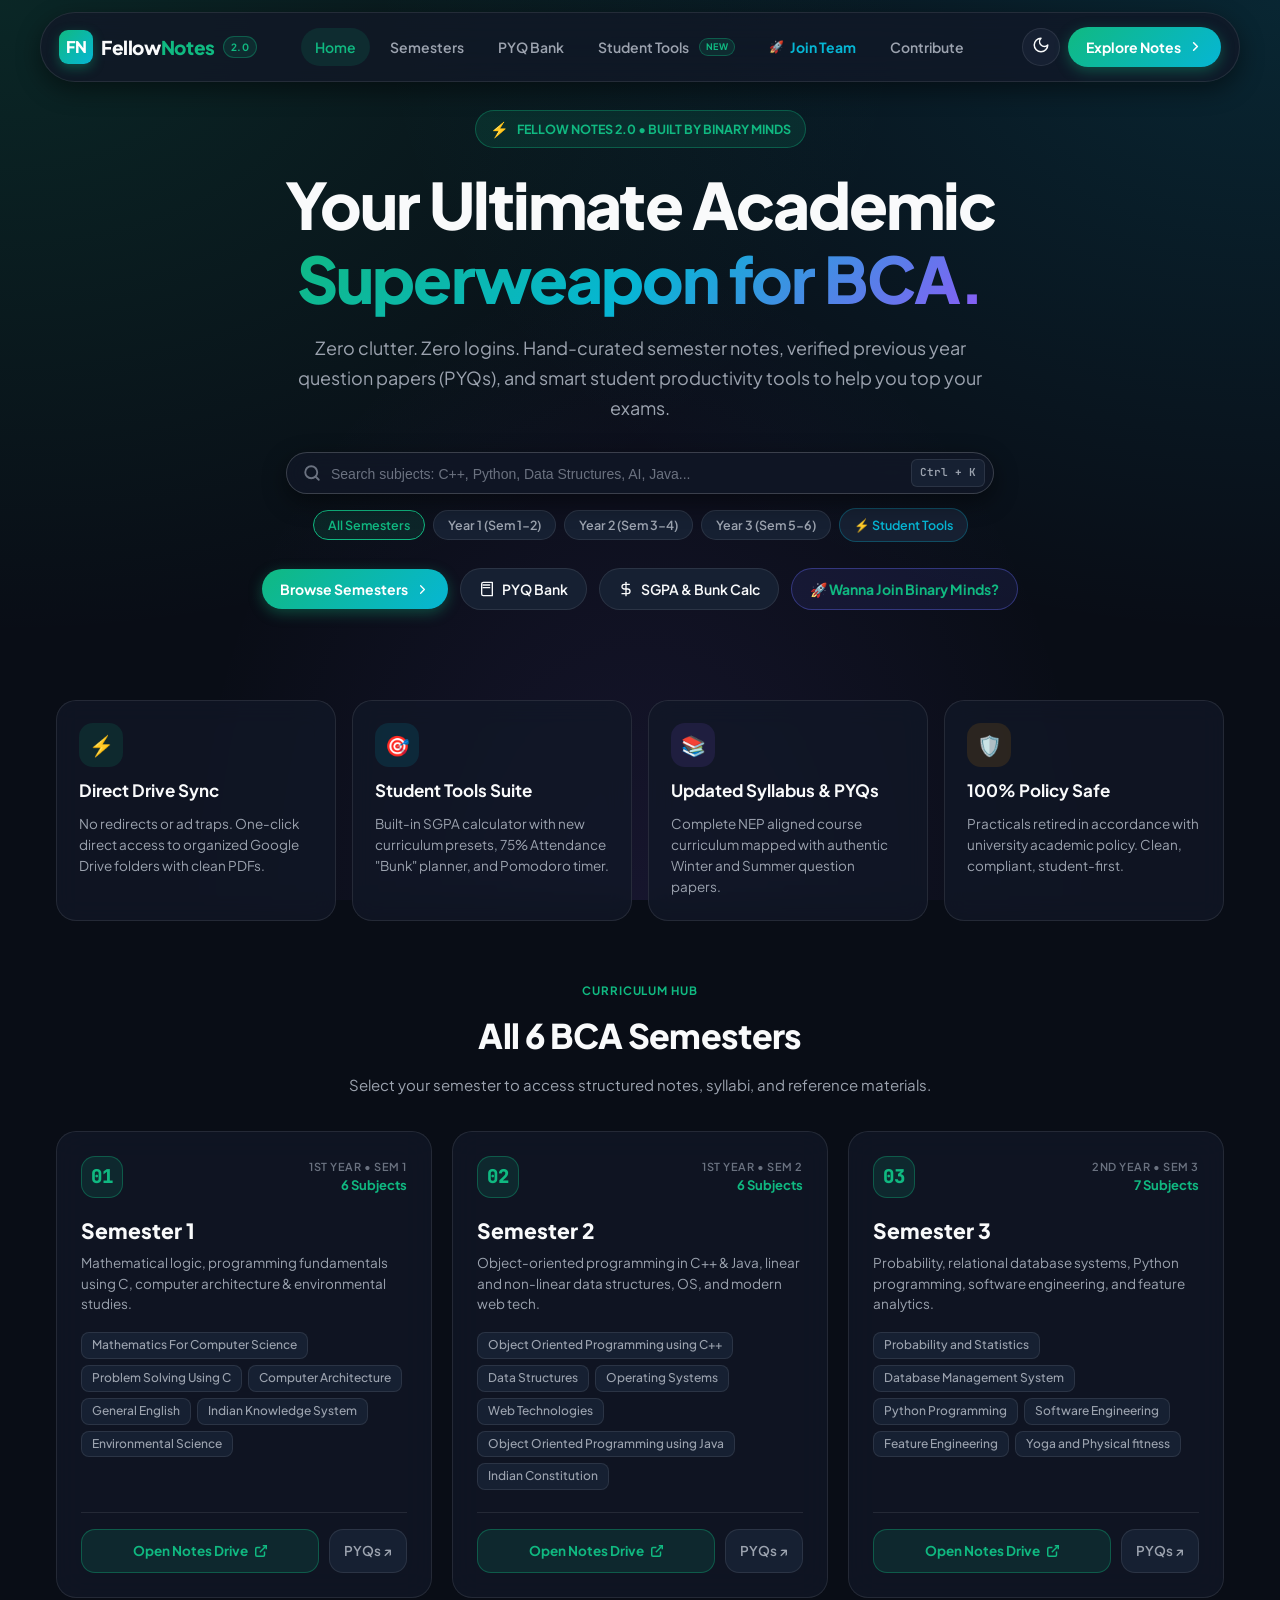
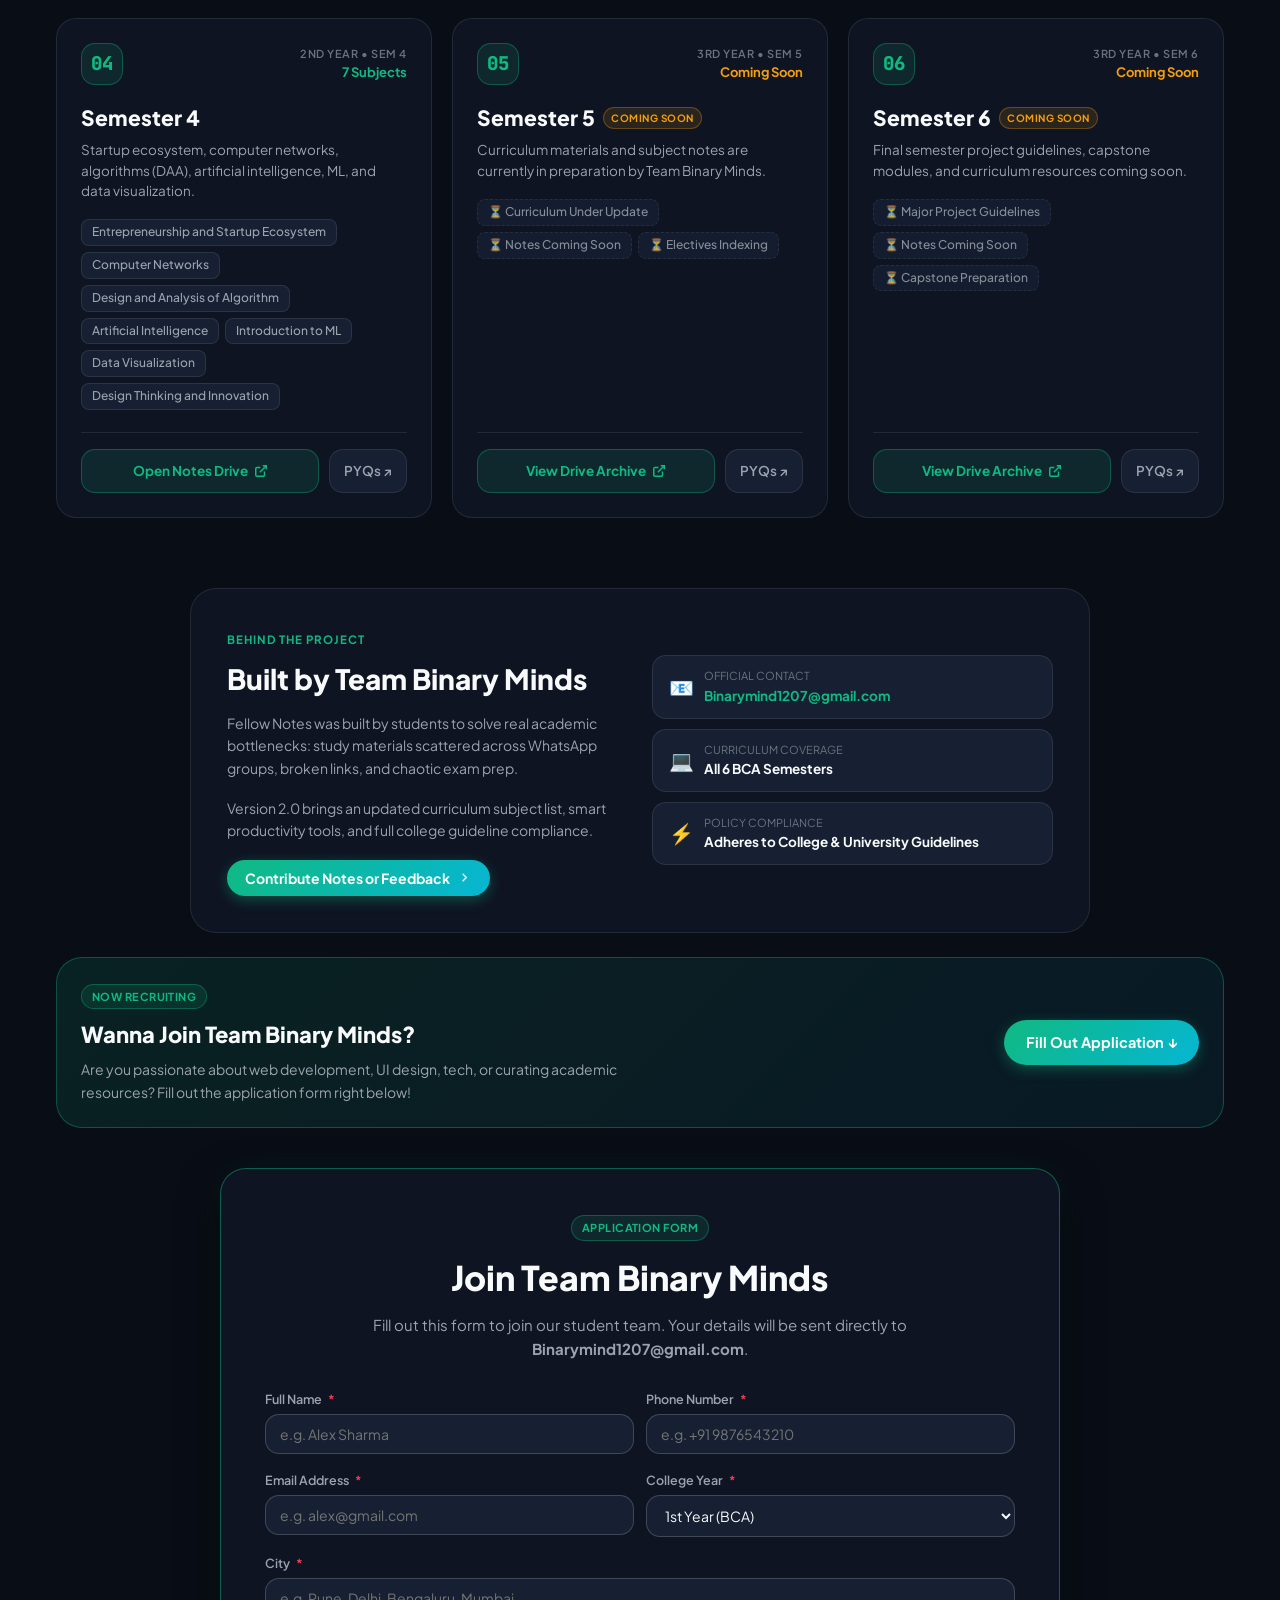
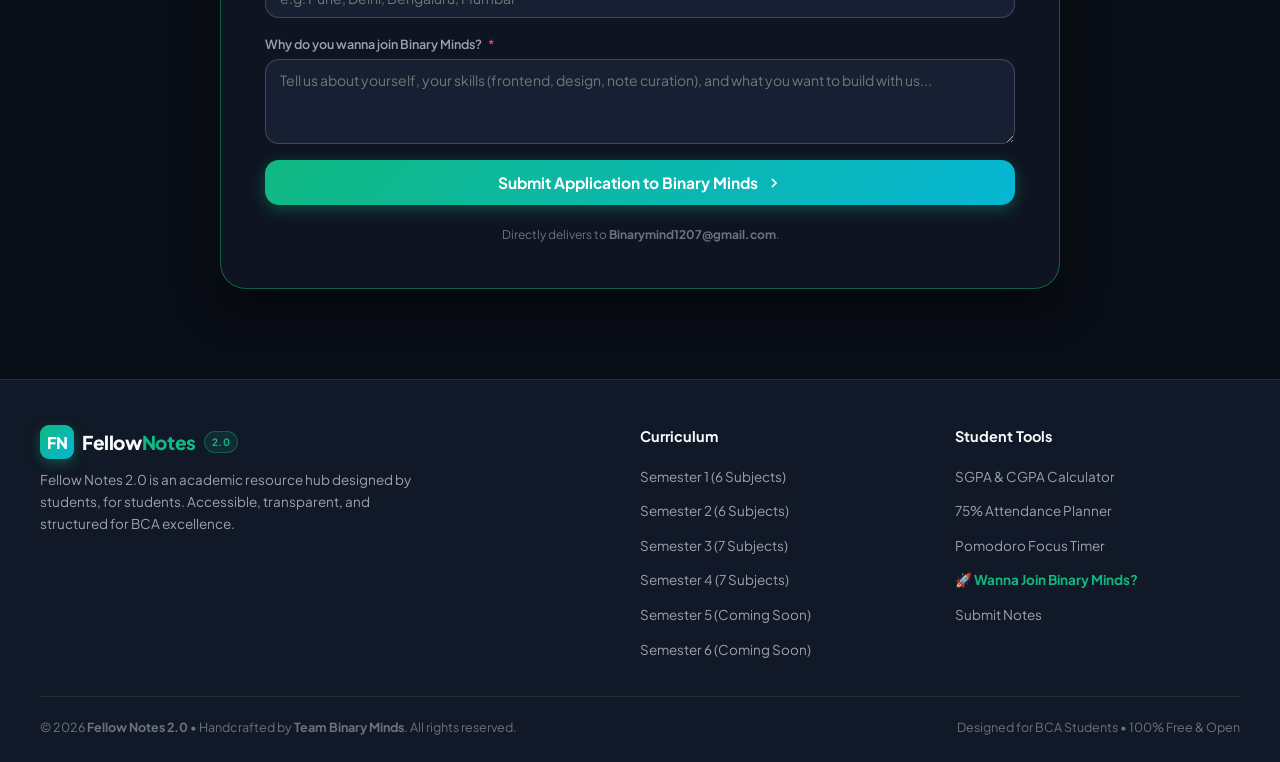
==== commit 3120ed8d: "Update index.html" ====
--- a/index.html
+++ b/index.html
@@ -246,7 +246,6 @@
             <span class="subject-pill">Python Programming</span>
             <span class="subject-pill">Software Engineering</span>
             <span class="subject-pill">Feature Engineering</span>
-            <span class="subject-pill">Basics of Data Analytics using Spreadsheet</span>
             <span class="subject-pill">Yoga and Physical fitness</span>
           </div>
         </div>
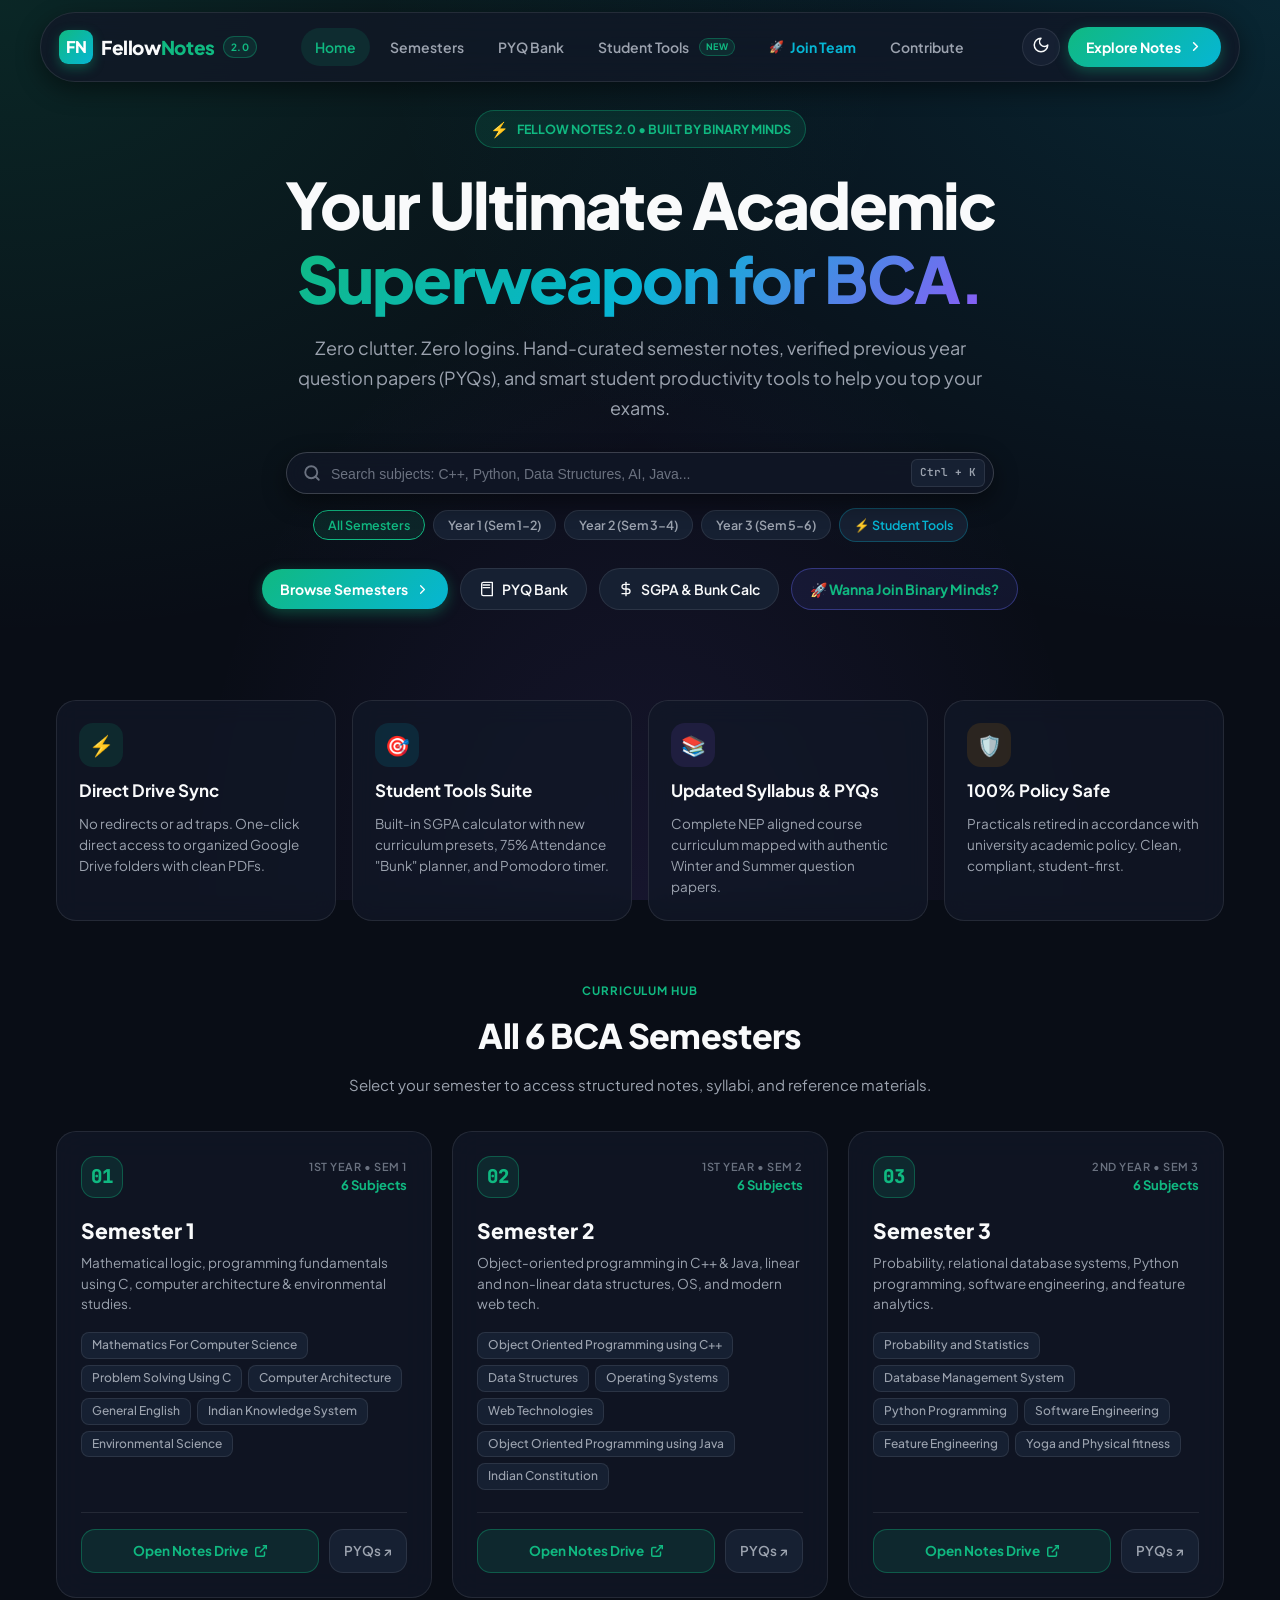
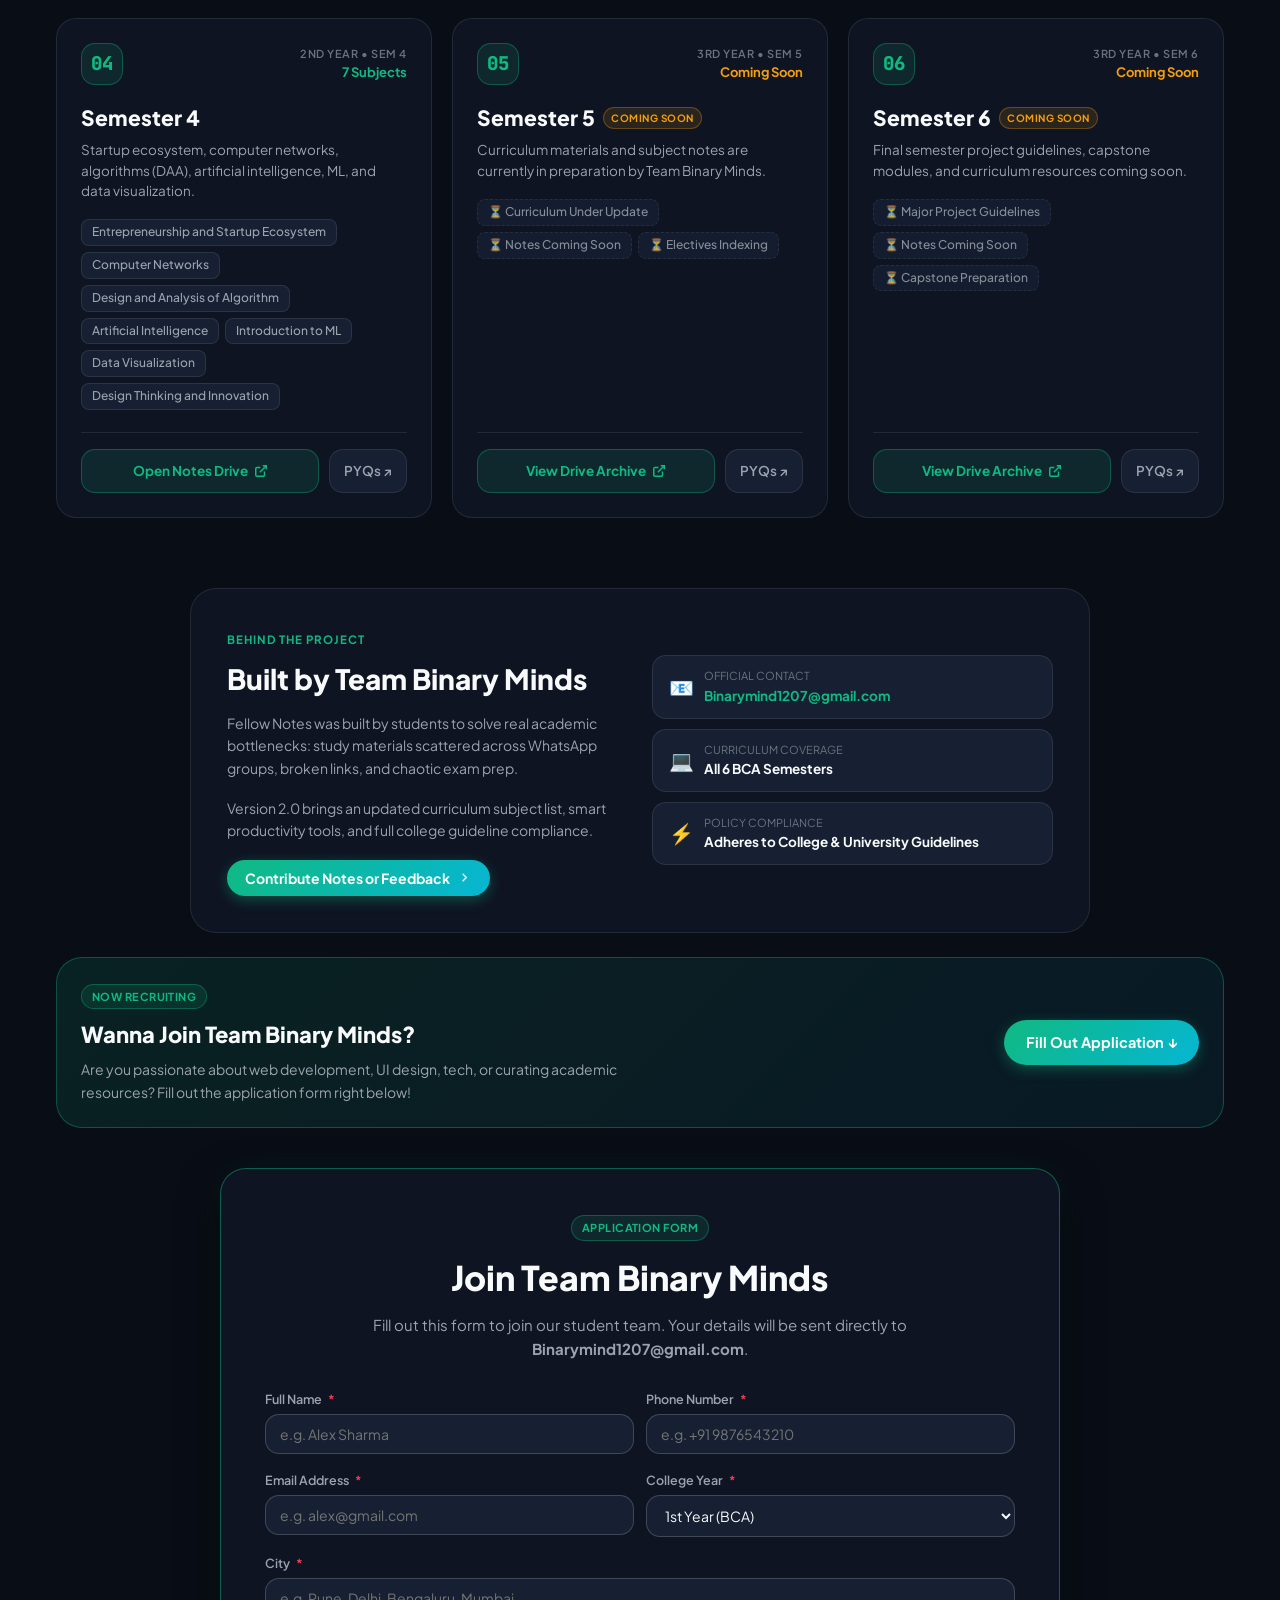
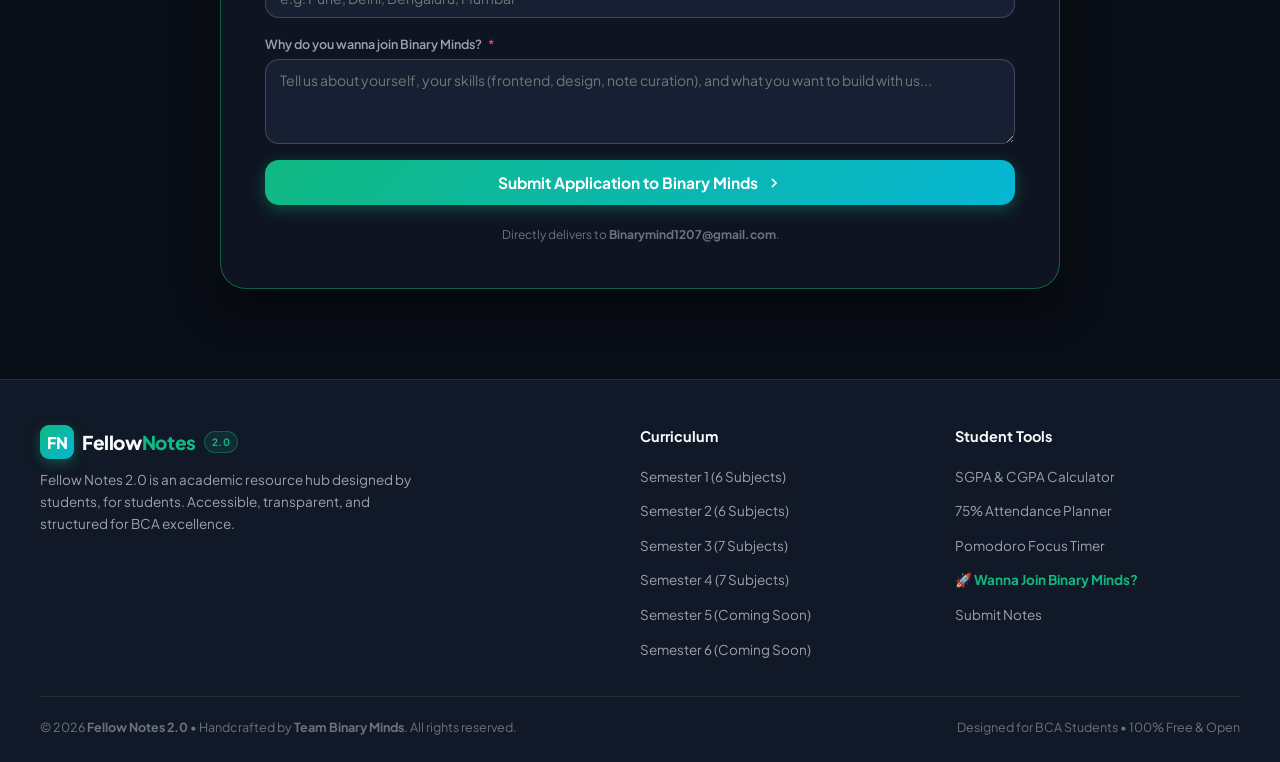
==== commit 3d3b71bd: "Update index.html" ====
--- a/index.html
+++ b/index.html
@@ -235,7 +235,7 @@
             <div class="sem-number-badge">03</div>
             <div class="sem-meta">
               <span class="sem-year-tag">2nd Year • Sem 3</span>
-              <div class="sem-subject-count">7 Subjects</div>
+              <div class="sem-subject-count">6 Subjects</div>
             </div>
           </div>
           <h3 class="sem-title">Semester 3</h3>
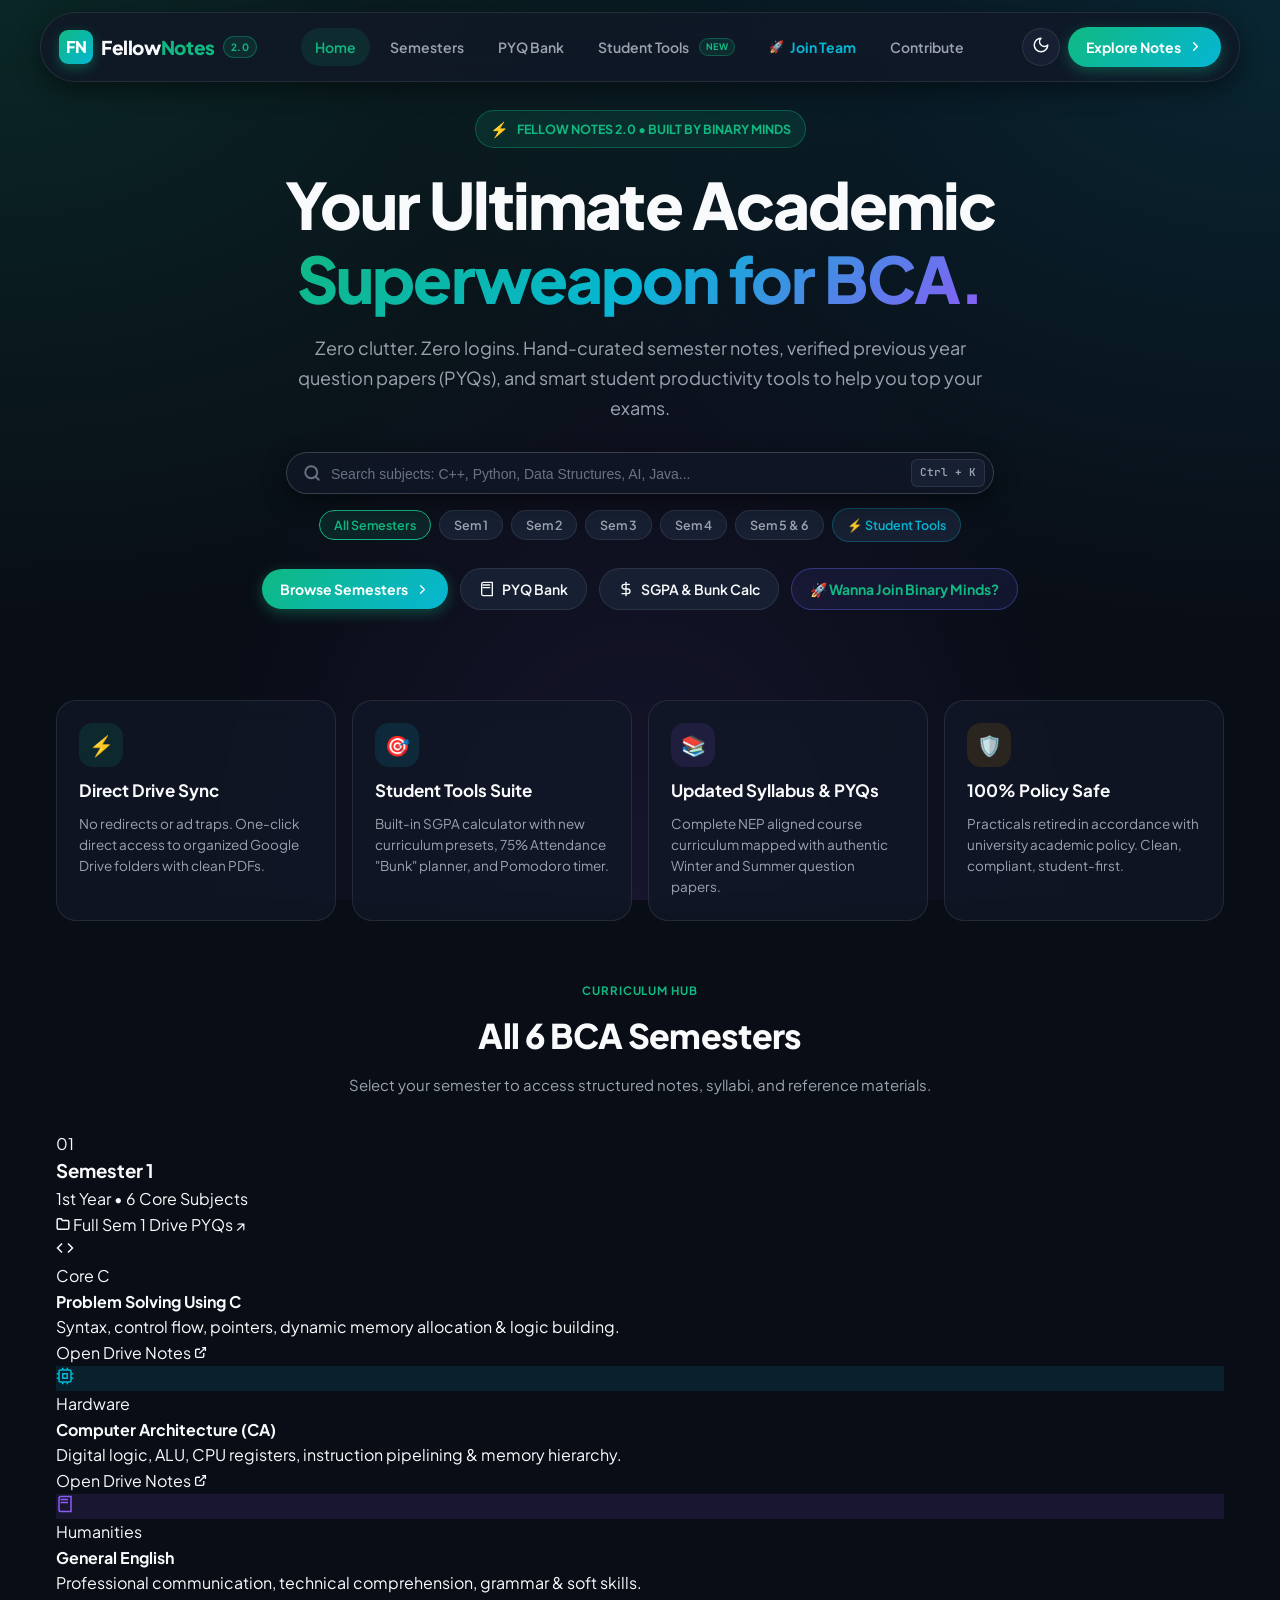
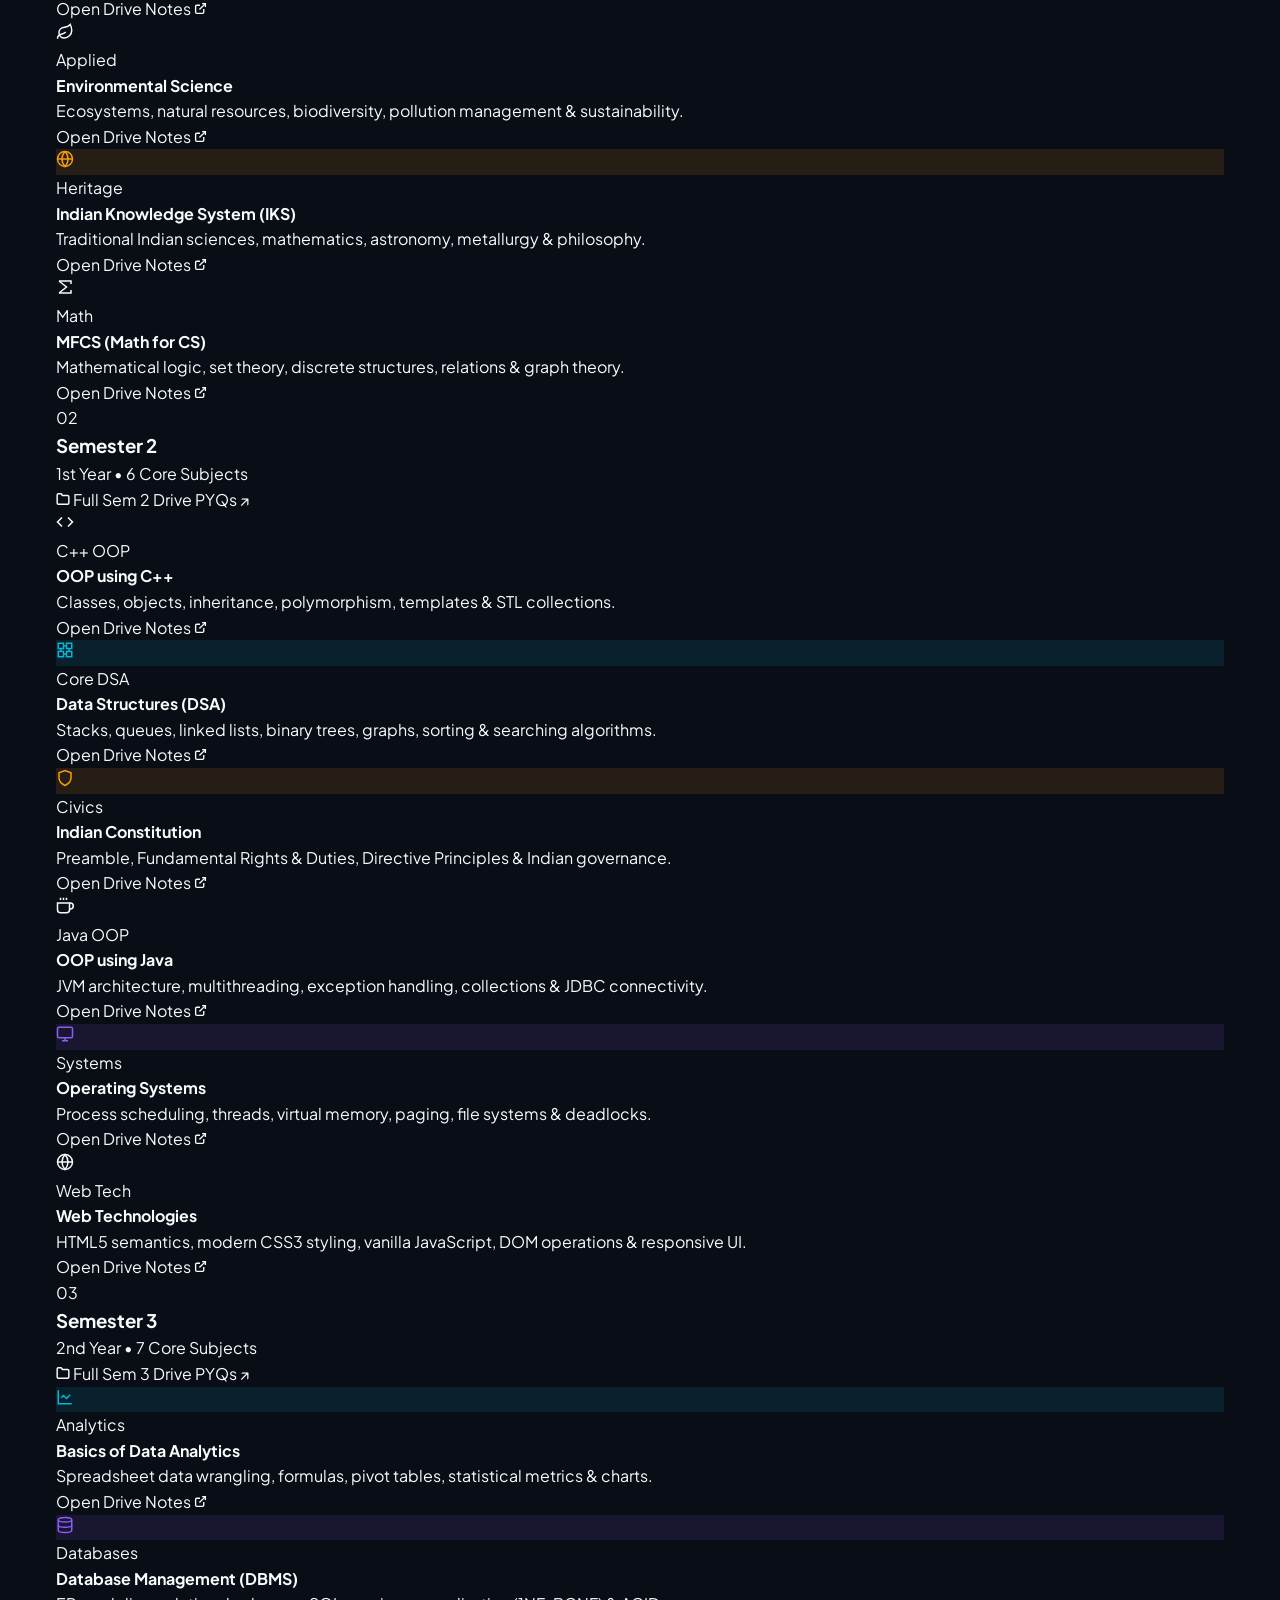
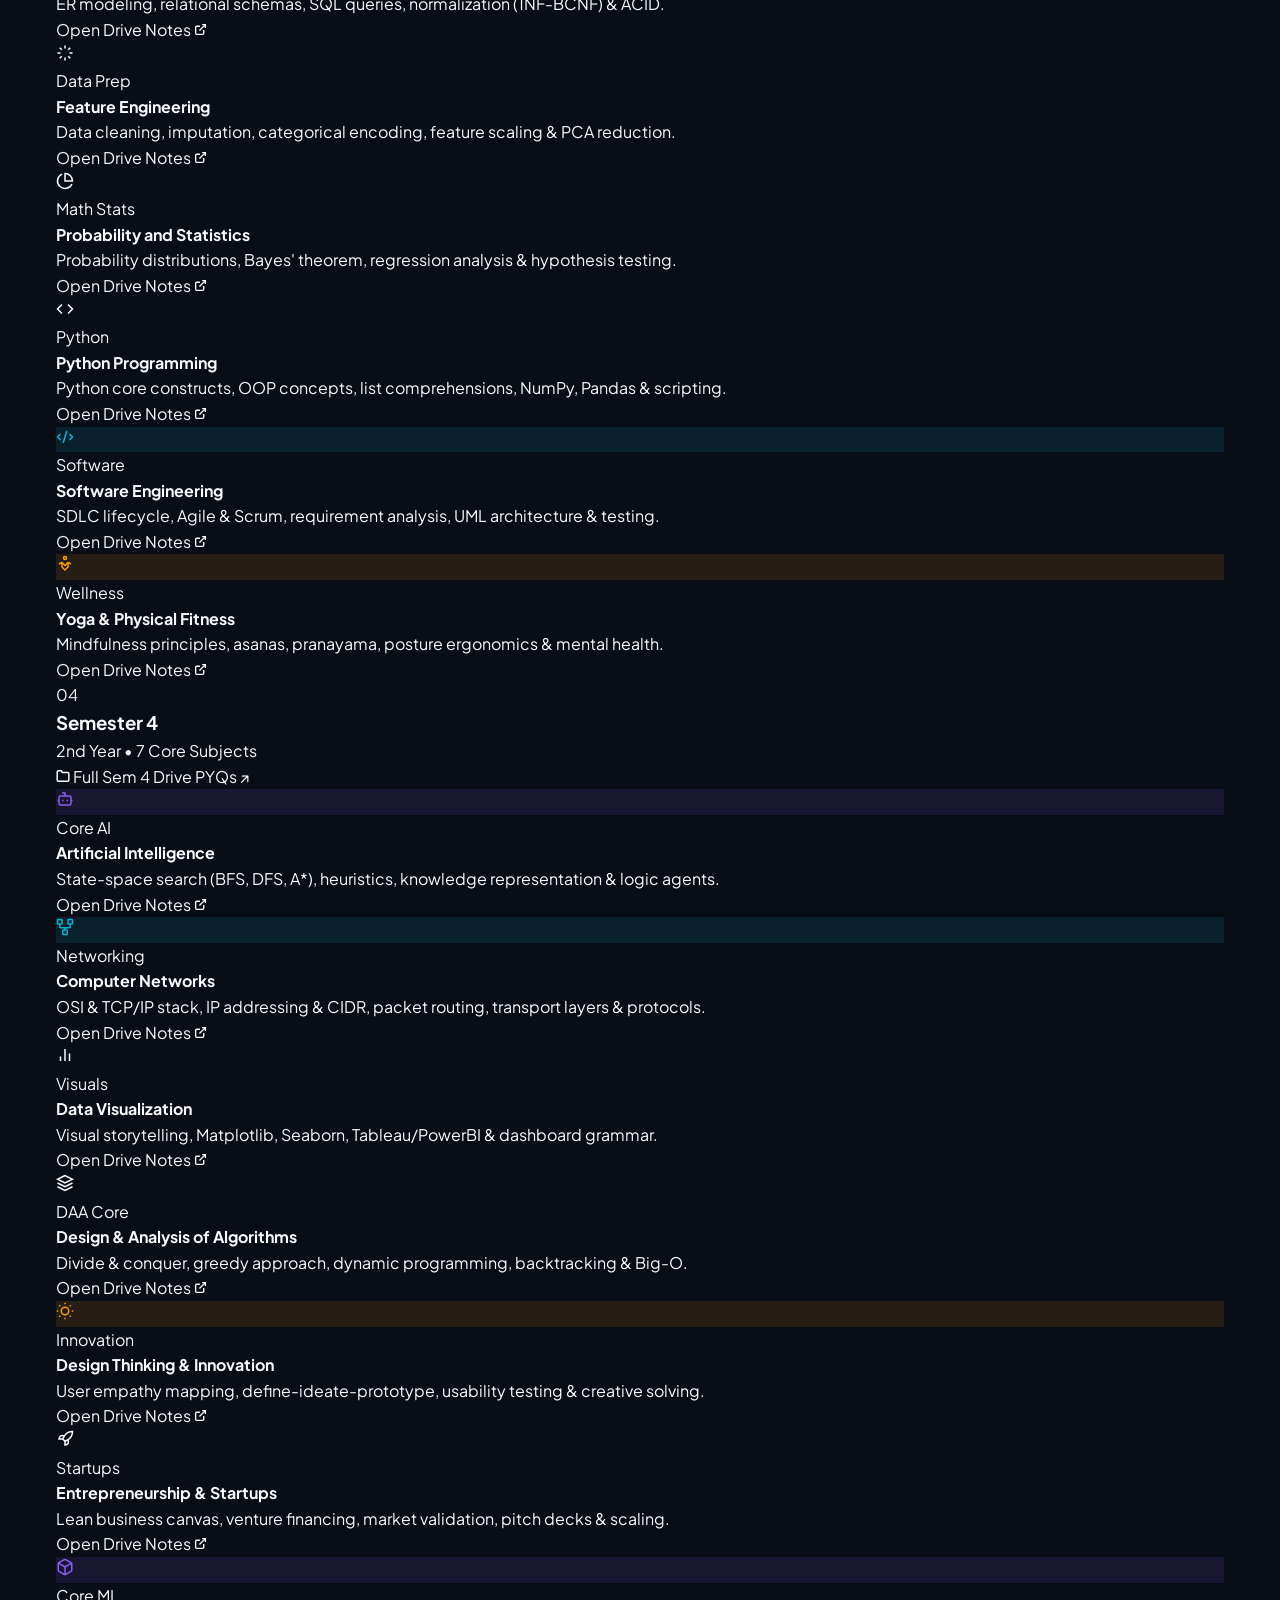
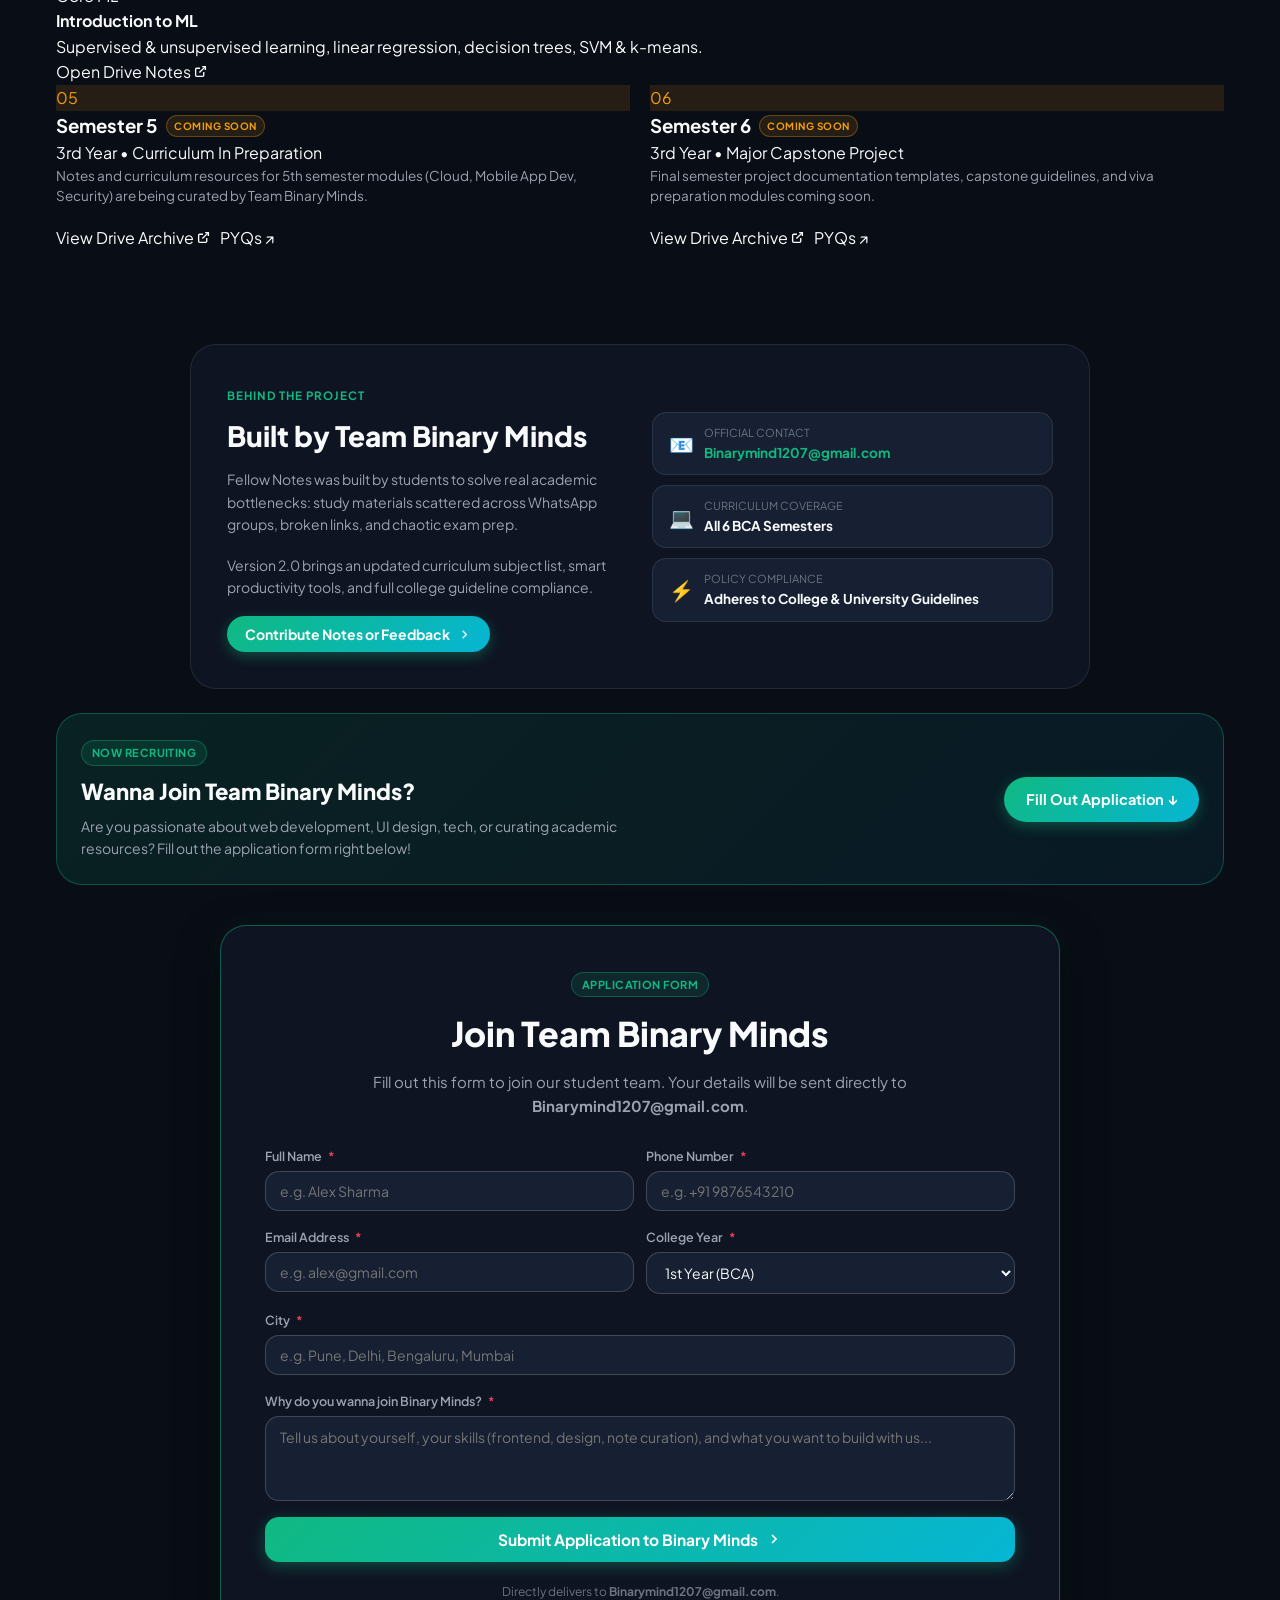
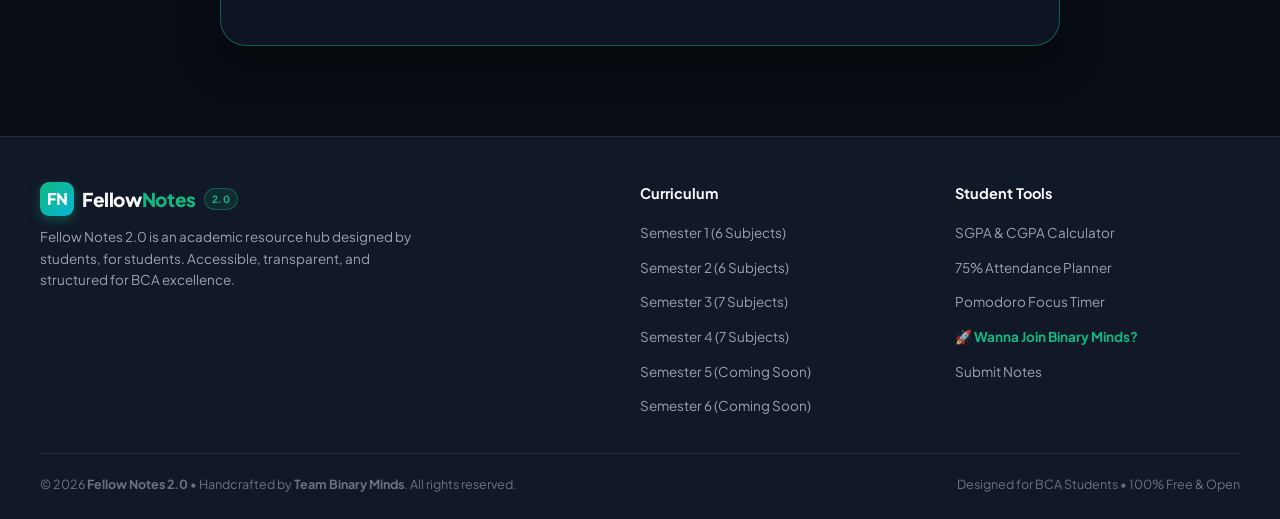
==== commit e8e410ef: "little update" ====
--- a/index.html
+++ b/index.html
@@ -98,9 +98,11 @@
       <!-- Quick Filter Chips -->
       <div class="quick-filter-pills">
         <button type="button" class="filter-chip active" data-filter="all">All Semesters</button>
-        <button type="button" class="filter-chip" data-filter="year-1">Year 1 (Sem 1-2)</button>
-        <button type="button" class="filter-chip" data-filter="year-2">Year 2 (Sem 3-4)</button>
-        <button type="button" class="filter-chip" data-filter="year-3">Year 3 (Sem 5-6)</button>
+        <button type="button" class="filter-chip" data-filter="sem-1">Sem 1</button>
+        <button type="button" class="filter-chip" data-filter="sem-2">Sem 2</button>
+        <button type="button" class="filter-chip" data-filter="sem-3">Sem 3</button>
+        <button type="button" class="filter-chip" data-filter="sem-4">Sem 4</button>
+        <button type="button" class="filter-chip" data-filter="sem-5-6">Sem 5 & 6</button>
         <a href="tools.html" class="filter-chip" style="color:var(--accent-cyan);border-color:rgba(6,182,212,0.3);">⚡ Student Tools</a>
       </div>
     </div>
@@ -166,189 +168,679 @@
       <button type="button" class="btn-secondary" onclick="document.getElementById('global-search-input').value=''; document.getElementById('global-search-input').dispatchEvent(new Event('input'));">Clear Search</button>
     </div>
 
-    <div class="semester-grid">
-
-      <!-- SEMESTER 1 -->
-      <article class="sem-card" data-semester="1" data-year="1">
-        <div>
-          <div class="sem-card-top">
-            <div class="sem-number-badge">01</div>
-            <div class="sem-meta">
-              <span class="sem-year-tag">1st Year • Sem 1</span>
-              <div class="sem-subject-count">6 Subjects</div>
-            </div>
-          </div>
-          <h3 class="sem-title">Semester 1</h3>
-          <p class="sem-desc">Mathematical logic, programming fundamentals using C, computer architecture & environmental studies.</p>
-          <div class="subject-pill-list">
-            <span class="subject-pill">Mathematics For Computer Science</span>
-            <span class="subject-pill">Problem Solving Using C</span>
-            <span class="subject-pill">Computer Architecture</span>
-            <span class="subject-pill">General English</span>
-            <span class="subject-pill">Indian Knowledge System</span>
-            <span class="subject-pill">Environmental Science</span>
-          </div>
-        </div>
-        <div class="sem-card-footer">
-          <a href="https://drive.google.com/drive/folders/15pkbkLpCbjlqBGSXfPDVh7cwQo-fo5WA?usp=drive_link" target="_blank" rel="noopener" class="btn-open-drive">
-            <span>Open Notes Drive</span>
-            <svg width="14" height="14" viewBox="0 0 24 24" fill="none" stroke="currentColor" stroke-width="2.5"><path d="M18 13v6a2 2 0 0 1-2 2H5a2 2 0 0 1-2-2V8a2 2 0 0 1 2-2h6"/><polyline points="15 3 21 3 21 9"/><line x1="10" y1="14" x2="21" y2="3"/></svg>
+    <!-- ================= SEMESTER 1 GROUP ================= -->
+    <section class="sem-section-group" id="sem-1" data-semester="1" data-year="1">
+      <div class="sem-section-header">
+        <div class="sem-section-info">
+          <div class="sem-badge-pill">01</div>
+          <div class="sem-heading-box">
+            <h3>Semester 1</h3>
+            <div class="sem-heading-meta">1st Year • 6 Core Subjects</div>
+          </div>
+        </div>
+        <div class="sem-section-actions">
+          <a href="https://drive.google.com/drive/folders/15pkbkLpCbjlqBGSXfPDVh7cwQo-fo5WA?usp=drive_link" target="_blank" rel="noopener" class="btn-sem-bundle" title="Open complete Sem 1 Google Drive folder">
+            <svg width="14" height="14" viewBox="0 0 24 24" fill="none" stroke="currentColor" stroke-width="2.5"><path d="M22 19a2 2 0 0 1-2 2H4a2 2 0 0 1-2-2V5a2 2 0 0 1 2-2h5l2 3h9a2 2 0 0 1 2 2z"/></svg>
+            <span>Full Sem 1 Drive</span>
           </a>
-          <a href="pyq.html#sem-1" class="btn-pyq-link" title="Sem 1 PYQ Papers">PYQs ↗</a>
-        </div>
-      </article>
-
-      <!-- SEMESTER 2 -->
-      <article class="sem-card" data-semester="2" data-year="1">
-        <div>
-          <div class="sem-card-top">
-            <div class="sem-number-badge">02</div>
-            <div class="sem-meta">
-              <span class="sem-year-tag">1st Year • Sem 2</span>
-              <div class="sem-subject-count">6 Subjects</div>
-            </div>
-          </div>
-          <h3 class="sem-title">Semester 2</h3>
-          <p class="sem-desc">Object-oriented programming in C++ & Java, linear and non-linear data structures, OS, and modern web tech.</p>
-          <div class="subject-pill-list">
-            <span class="subject-pill">Object Oriented Programming using C++</span>
-            <span class="subject-pill">Data Structures</span>
-            <span class="subject-pill">Operating Systems</span>
-            <span class="subject-pill">Web Technologies</span>
-            <span class="subject-pill">Object Oriented Programming using Java</span>
-            <span class="subject-pill">Indian Constitution</span>
-          </div>
-        </div>
-        <div class="sem-card-footer">
-          <a href="https://drive.google.com/drive/folders/15Jxoimm3RmE0U6-f1eqatALwvZtkwZFe?usp=drive_link" target="_blank" rel="noopener" class="btn-open-drive">
-            <span>Open Notes Drive</span>
-            <svg width="14" height="14" viewBox="0 0 24 24" fill="none" stroke="currentColor" stroke-width="2.5"><path d="M18 13v6a2 2 0 0 1-2 2H5a2 2 0 0 1-2-2V8a2 2 0 0 1 2-2h6"/><polyline points="15 3 21 3 21 9"/><line x1="10" y1="14" x2="21" y2="3"/></svg>
+          <a href="pyq.html#sem-1" class="btn-sem-bundle" title="View Sem 1 Question Papers">
+            <span>PYQs ↗</span>
           </a>
-          <a href="pyq.html#sem-2" class="btn-pyq-link" title="Sem 2 PYQ Papers">PYQs ↗</a>
-        </div>
-      </article>
-
-      <!-- SEMESTER 3 -->
-      <article class="sem-card" data-semester="3" data-year="2">
-        <div>
-          <div class="sem-card-top">
-            <div class="sem-number-badge">03</div>
-            <div class="sem-meta">
-              <span class="sem-year-tag">2nd Year • Sem 3</span>
-              <div class="sem-subject-count">6 Subjects</div>
-            </div>
-          </div>
-          <h3 class="sem-title">Semester 3</h3>
-          <p class="sem-desc">Probability, relational database systems, Python programming, software engineering, and feature analytics.</p>
-          <div class="subject-pill-list">
-            <span class="subject-pill">Probability and Statistics</span>
-            <span class="subject-pill">Database Management System</span>
-            <span class="subject-pill">Python Programming</span>
-            <span class="subject-pill">Software Engineering</span>
-            <span class="subject-pill">Feature Engineering</span>
-            <span class="subject-pill">Yoga and Physical fitness</span>
-          </div>
-        </div>
-        <div class="sem-card-footer">
-          <a href="https://drive.google.com/drive/folders/1XJT8f2BDq_HDIX30nQMGDVuUa9SmCW6H?usp=drive_link" target="_blank" rel="noopener" class="btn-open-drive">
-            <span>Open Notes Drive</span>
-            <svg width="14" height="14" viewBox="0 0 24 24" fill="none" stroke="currentColor" stroke-width="2.5"><path d="M18 13v6a2 2 0 0 1-2 2H5a2 2 0 0 1-2-2V8a2 2 0 0 1 2-2h6"/><polyline points="15 3 21 3 21 9"/><line x1="10" y1="14" x2="21" y2="3"/></svg>
+        </div>
+      </div>
+
+      <div class="subject-grid">
+        <!-- Subject: C Programming -->
+        <article class="subject-card">
+          <div>
+            <div class="subject-card-top">
+              <div class="subject-icon-box" title="C Programming">
+                <svg width="18" height="18" viewBox="0 0 24 24" fill="none" stroke="currentColor" stroke-width="2"><polyline points="16 18 22 12 16 6"/><polyline points="8 6 2 12 8 18"/></svg>
+              </div>
+              <span class="subject-tag-badge">Core C</span>
+            </div>
+            <h4 class="subject-card-title">Problem Solving Using C</h4>
+            <p class="subject-card-desc">Syntax, control flow, pointers, dynamic memory allocation & logic building.</p>
+          </div>
+          <div class="subject-card-action">
+            <a href="https://drive.google.com/drive/folders/1CqJIf8ByklEnMYsTfll5eihtwAwOfwLt?usp=sharing" target="_blank" rel="noopener" class="btn-subject-drive">
+              <span>Open Drive Notes</span>
+              <svg width="13" height="13" viewBox="0 0 24 24" fill="none" stroke="currentColor" stroke-width="2.5"><path d="M18 13v6a2 2 0 0 1-2 2H5a2 2 0 0 1-2-2V8a2 2 0 0 1 2-2h6"/><polyline points="15 3 21 3 21 9"/><line x1="10" y1="14" x2="21" y2="3"/></svg>
+            </a>
+          </div>
+        </article>
+
+        <!-- Subject: Computer Architecture -->
+        <article class="subject-card">
+          <div>
+            <div class="subject-card-top">
+              <div class="subject-icon-box icon-cyan" title="Computer Architecture">
+                <svg width="18" height="18" viewBox="0 0 24 24" fill="none" stroke="currentColor" stroke-width="2"><rect x="4" y="4" width="16" height="16" rx="2"/><rect x="9" y="9" width="6" height="6"/><line x1="9" y1="1" x2="9" y2="4"/><line x1="15" y1="1" x2="15" y2="4"/><line x1="9" y1="20" x2="9" y2="23"/><line x1="15" y1="20" x2="15" y2="23"/><line x1="20" y1="9" x2="23" y2="9"/><line x1="20" y1="15" x2="23" y2="15"/><line x1="1" y1="9" x2="4" y2="9"/><line x1="1" y1="15" x2="4" y2="15"/></svg>
+              </div>
+              <span class="subject-tag-badge">Hardware</span>
+            </div>
+            <h4 class="subject-card-title">Computer Architecture (CA)</h4>
+            <p class="subject-card-desc">Digital logic, ALU, CPU registers, instruction pipelining & memory hierarchy.</p>
+          </div>
+          <div class="subject-card-action">
+            <a href="https://drive.google.com/drive/folders/1o0cYu_c24eyOFtomCHNawzZ2OoGlfAb-?usp=drive_link" target="_blank" rel="noopener" class="btn-subject-drive">
+              <span>Open Drive Notes</span>
+              <svg width="13" height="13" viewBox="0 0 24 24" fill="none" stroke="currentColor" stroke-width="2.5"><path d="M18 13v6a2 2 0 0 1-2 2H5a2 2 0 0 1-2-2V8a2 2 0 0 1 2-2h6"/><polyline points="15 3 21 3 21 9"/><line x1="10" y1="14" x2="21" y2="3"/></svg>
+            </a>
+          </div>
+        </article>
+
+        <!-- Subject: General English -->
+        <article class="subject-card">
+          <div>
+            <div class="subject-card-top">
+              <div class="subject-icon-box icon-purple" title="General English">
+                <svg width="18" height="18" viewBox="0 0 24 24" fill="none" stroke="currentColor" stroke-width="2"><path d="M4 19.5v-15A2.5 2.5 0 0 1 6.5 2H20v20H6.5a2.5 2.5 0 0 1-2.5-2.5Z"/><path d="M6 6h10"/><path d="M6 10h10"/></svg>
+              </div>
+              <span class="subject-tag-badge">Humanities</span>
+            </div>
+            <h4 class="subject-card-title">General English</h4>
+            <p class="subject-card-desc">Professional communication, technical comprehension, grammar & soft skills.</p>
+          </div>
+          <div class="subject-card-action">
+            <a href="https://drive.google.com/drive/folders/1QwZxTSu3I6vMoi9aZU_qznipv9FH6cmh?usp=drive_link" target="_blank" rel="noopener" class="btn-subject-drive">
+              <span>Open Drive Notes</span>
+              <svg width="13" height="13" viewBox="0 0 24 24" fill="none" stroke="currentColor" stroke-width="2.5"><path d="M18 13v6a2 2 0 0 1-2 2H5a2 2 0 0 1-2-2V8a2 2 0 0 1 2-2h6"/><polyline points="15 3 21 3 21 9"/><line x1="10" y1="14" x2="21" y2="3"/></svg>
+            </a>
+          </div>
+        </article>
+
+        <!-- Subject: Environmental Science -->
+        <article class="subject-card">
+          <div>
+            <div class="subject-card-top">
+              <div class="subject-icon-box" title="Environmental Science">
+                <svg width="18" height="18" viewBox="0 0 24 24" fill="none" stroke="currentColor" stroke-width="2"><path d="M11 20A7 7 0 0 1 9.8 6.1C15.5 5 17 4.48 19 2c1 2 2 4.18 2 8 0 5.5-4.78 10-10 10Z"/><path d="M2 21c0-3 1.85-5.36 5.08-6C9.5 14.52 12 13 13 12"/></svg>
+              </div>
+              <span class="subject-tag-badge">Applied</span>
+            </div>
+            <h4 class="subject-card-title">Environmental Science</h4>
+            <p class="subject-card-desc">Ecosystems, natural resources, biodiversity, pollution management & sustainability.</p>
+          </div>
+          <div class="subject-card-action">
+            <a href="https://drive.google.com/drive/folders/1TjNanox95KRJnBwoajbB-HuazMD3bJc0?usp=drive_link" target="_blank" rel="noopener" class="btn-subject-drive">
+              <span>Open Drive Notes</span>
+              <svg width="13" height="13" viewBox="0 0 24 24" fill="none" stroke="currentColor" stroke-width="2.5"><path d="M18 13v6a2 2 0 0 1-2 2H5a2 2 0 0 1-2-2V8a2 2 0 0 1 2-2h6"/><polyline points="15 3 21 3 21 9"/><line x1="10" y1="14" x2="21" y2="3"/></svg>
+            </a>
+          </div>
+        </article>
+
+        <!-- Subject: Indian Knowledge System -->
+        <article class="subject-card">
+          <div>
+            <div class="subject-card-top">
+              <div class="subject-icon-box icon-amber" title="Indian Knowledge System">
+                <svg width="18" height="18" viewBox="0 0 24 24" fill="none" stroke="currentColor" stroke-width="2"><circle cx="12" cy="12" r="10"/><path d="M12 2a14.5 14.5 0 0 0 0 20 14.5 14.5 0 0 0 0-20"/><path d="M2 12h20"/></svg>
+              </div>
+              <span class="subject-tag-badge">Heritage</span>
+            </div>
+            <h4 class="subject-card-title">Indian Knowledge System (IKS)</h4>
+            <p class="subject-card-desc">Traditional Indian sciences, mathematics, astronomy, metallurgy & philosophy.</p>
+          </div>
+          <div class="subject-card-action">
+            <a href="https://drive.google.com/drive/folders/1TjNanox95KRJnBwoajbB-HuazMD3bJc0?usp=drive_link" target="_blank" rel="noopener" class="btn-subject-drive">
+              <span>Open Drive Notes</span>
+              <svg width="13" height="13" viewBox="0 0 24 24" fill="none" stroke="currentColor" stroke-width="2.5"><path d="M18 13v6a2 2 0 0 1-2 2H5a2 2 0 0 1-2-2V8a2 2 0 0 1 2-2h6"/><polyline points="15 3 21 3 21 9"/><line x1="10" y1="14" x2="21" y2="3"/></svg>
+            </a>
+          </div>
+        </article>
+
+        <!-- Subject: MFCS -->
+        <article class="subject-card">
+          <div>
+            <div class="subject-card-top">
+              <div class="subject-icon-box icon-rose" title="MFCS">
+                <svg width="18" height="18" viewBox="0 0 24 24" fill="none" stroke="currentColor" stroke-width="2"><path d="M4 4h16v4"/><path d="M4 20h16v-4"/><path d="m4 4 10 8-10 8"/></svg>
+              </div>
+              <span class="subject-tag-badge">Math</span>
+            </div>
+            <h4 class="subject-card-title">MFCS (Math for CS)</h4>
+            <p class="subject-card-desc">Mathematical logic, set theory, discrete structures, relations & graph theory.</p>
+          </div>
+          <div class="subject-card-action">
+            <a href="https://drive.google.com/drive/folders/1_wTEPep06o5TcY2ZEa5y5bIcYaUYOMAq?usp=drive_link" target="_blank" rel="noopener" class="btn-subject-drive">
+              <span>Open Drive Notes</span>
+              <svg width="13" height="13" viewBox="0 0 24 24" fill="none" stroke="currentColor" stroke-width="2.5"><path d="M18 13v6a2 2 0 0 1-2 2H5a2 2 0 0 1-2-2V8a2 2 0 0 1 2-2h6"/><polyline points="15 3 21 3 21 9"/><line x1="10" y1="14" x2="21" y2="3"/></svg>
+            </a>
+          </div>
+        </article>
+      </div>
+    </section>
+
+    <!-- ================= SEMESTER 2 GROUP ================= -->
+    <section class="sem-section-group" id="sem-2" data-semester="2" data-year="1">
+      <div class="sem-section-header">
+        <div class="sem-section-info">
+          <div class="sem-badge-pill">02</div>
+          <div class="sem-heading-box">
+            <h3>Semester 2</h3>
+            <div class="sem-heading-meta">1st Year • 6 Core Subjects</div>
+          </div>
+        </div>
+        <div class="sem-section-actions">
+          <a href="https://drive.google.com/drive/folders/15Jxoimm3RmE0U6-f1eqatALwvZtkwZFe?usp=drive_link" target="_blank" rel="noopener" class="btn-sem-bundle" title="Open complete Sem 2 Google Drive folder">
+            <svg width="14" height="14" viewBox="0 0 24 24" fill="none" stroke="currentColor" stroke-width="2.5"><path d="M22 19a2 2 0 0 1-2 2H4a2 2 0 0 1-2-2V5a2 2 0 0 1 2-2h5l2 3h9a2 2 0 0 1 2 2z"/></svg>
+            <span>Full Sem 2 Drive</span>
           </a>
-          <a href="pyq.html#sem-3" class="btn-pyq-link" title="Sem 3 PYQ Papers">PYQs ↗</a>
-        </div>
-      </article>
-
-      <!-- SEMESTER 4 -->
-      <article class="sem-card" data-semester="4" data-year="2">
-        <div>
-          <div class="sem-card-top">
-            <div class="sem-number-badge">04</div>
-            <div class="sem-meta">
-              <span class="sem-year-tag">2nd Year • Sem 4</span>
-              <div class="sem-subject-count">7 Subjects</div>
-            </div>
-          </div>
-          <h3 class="sem-title">Semester 4</h3>
-          <p class="sem-desc">Startup ecosystem, computer networks, algorithms (DAA), artificial intelligence, ML, and data visualization.</p>
-          <div class="subject-pill-list">
-            <span class="subject-pill">Entrepreneurship and Startup Ecosystem</span>
-            <span class="subject-pill">Computer Networks</span>
-            <span class="subject-pill">Design and Analysis of Algorithm</span>
-            <span class="subject-pill">Artificial Intelligence</span>
-            <span class="subject-pill">Introduction to ML</span>
-            <span class="subject-pill">Data Visualization</span>
-            <span class="subject-pill">Design Thinking and Innovation</span>
-          </div>
-        </div>
-        <div class="sem-card-footer">
-          <a href="https://drive.google.com/drive/folders/1lSBSZ2kJI7U_6JMUMOAwup1YcrJEs-Kq?usp=drive_link" target="_blank" rel="noopener" class="btn-open-drive">
-            <span>Open Notes Drive</span>
-            <svg width="14" height="14" viewBox="0 0 24 24" fill="none" stroke="currentColor" stroke-width="2.5"><path d="M18 13v6a2 2 0 0 1-2 2H5a2 2 0 0 1-2-2V8a2 2 0 0 1 2-2h6"/><polyline points="15 3 21 3 21 9"/><line x1="10" y1="14" x2="21" y2="3"/></svg>
+          <a href="pyq.html#sem-2" class="btn-sem-bundle" title="View Sem 2 Question Papers">
+            <span>PYQs ↗</span>
           </a>
-          <a href="pyq.html#sem-4" class="btn-pyq-link" title="Sem 4 PYQ Papers">PYQs ↗</a>
-        </div>
-      </article>
-
-      <!-- SEMESTER 5 (COMING SOON) -->
-      <article class="sem-card" data-semester="5" data-year="3">
-        <div>
-          <div class="sem-card-top">
-            <div class="sem-number-badge">05</div>
-            <div class="sem-meta">
-              <span class="sem-year-tag">3rd Year • Sem 5</span>
-              <div class="sem-subject-count" style="color:var(--accent-amber);">Coming Soon</div>
-            </div>
-          </div>
-          <div style="display:flex; align-items:center; gap:8px; margin-bottom:6px;">
-            <h3 class="sem-title" style="margin-bottom:0;">Semester 5</h3>
-            <span class="version-badge" style="background:var(--accent-amber-subtle); color:var(--accent-amber); border-color:rgba(245,158,11,0.3);">Coming Soon</span>
-          </div>
-          <p class="sem-desc">Curriculum materials and subject notes are currently in preparation by Team Binary Minds.</p>
-          <div class="subject-pill-list">
-            <span class="subject-pill" style="border-style:dashed; opacity:0.85;">⏳ Curriculum Under Update</span>
-            <span class="subject-pill" style="border-style:dashed; opacity:0.85;">⏳ Notes Coming Soon</span>
-            <span class="subject-pill" style="border-style:dashed; opacity:0.85;">⏳ Electives Indexing</span>
-          </div>
-        </div>
-        <div class="sem-card-footer">
-          <a href="https://drive.google.com/drive/folders/1GH-uarstDDd2LMirujduIIDNqfZ2XJYj?usp=drive_link" target="_blank" rel="noopener" class="btn-open-drive">
+        </div>
+      </div>
+
+      <div class="subject-grid">
+        <!-- Subject: C++ -->
+        <article class="subject-card">
+          <div>
+            <div class="subject-card-top">
+              <div class="subject-icon-box" title="C++">
+                <svg width="18" height="18" viewBox="0 0 24 24" fill="none" stroke="currentColor" stroke-width="2"><polyline points="16 18 22 12 16 6"/><polyline points="8 6 2 12 8 18"/></svg>
+              </div>
+              <span class="subject-tag-badge">C++ OOP</span>
+            </div>
+            <h4 class="subject-card-title">OOP using C++</h4>
+            <p class="subject-card-desc">Classes, objects, inheritance, polymorphism, templates & STL collections.</p>
+          </div>
+          <div class="subject-card-action">
+            <a href="https://drive.google.com/drive/folders/1gcJrFRazOoqty_sQkA7xjLobtt9bJSDe?usp=drive_link" target="_blank" rel="noopener" class="btn-subject-drive">
+              <span>Open Drive Notes</span>
+              <svg width="13" height="13" viewBox="0 0 24 24" fill="none" stroke="currentColor" stroke-width="2.5"><path d="M18 13v6a2 2 0 0 1-2 2H5a2 2 0 0 1-2-2V8a2 2 0 0 1 2-2h6"/><polyline points="15 3 21 3 21 9"/><line x1="10" y1="14" x2="21" y2="3"/></svg>
+            </a>
+          </div>
+        </article>
+
+        <!-- Subject: DSA -->
+        <article class="subject-card">
+          <div>
+            <div class="subject-card-top">
+              <div class="subject-icon-box icon-cyan" title="Data Structures">
+                <svg width="18" height="18" viewBox="0 0 24 24" fill="none" stroke="currentColor" stroke-width="2"><rect x="3" y="3" width="7" height="7"/><rect x="14" y="3" width="7" height="7"/><rect x="14" y="14" width="7" height="7"/><rect x="3" y="14" width="7" height="7"/><path d="M10 6.5h4"/><path d="M6.5 10v4"/><path d="M17.5 10v4"/><path d="M10 17.5h4"/></svg>
+              </div>
+              <span class="subject-tag-badge">Core DSA</span>
+            </div>
+            <h4 class="subject-card-title">Data Structures (DSA)</h4>
+            <p class="subject-card-desc">Stacks, queues, linked lists, binary trees, graphs, sorting & searching algorithms.</p>
+          </div>
+          <div class="subject-card-action">
+            <a href="https://drive.google.com/drive/folders/1QueZThA5QLJyu42dMIeEDUA4V8zCrORI?usp=drive_link" target="_blank" rel="noopener" class="btn-subject-drive">
+              <span>Open Drive Notes</span>
+              <svg width="13" height="13" viewBox="0 0 24 24" fill="none" stroke="currentColor" stroke-width="2.5"><path d="M18 13v6a2 2 0 0 1-2 2H5a2 2 0 0 1-2-2V8a2 2 0 0 1 2-2h6"/><polyline points="15 3 21 3 21 9"/><line x1="10" y1="14" x2="21" y2="3"/></svg>
+            </a>
+          </div>
+        </article>
+
+        <!-- Subject: Indian Constitution -->
+        <article class="subject-card">
+          <div>
+            <div class="subject-card-top">
+              <div class="subject-icon-box icon-amber" title="Indian Constitution">
+                <svg width="18" height="18" viewBox="0 0 24 24" fill="none" stroke="currentColor" stroke-width="2"><path d="M12 22s8-4 8-10V5l-8-3-8 3v7c0 6 8 10 8 10z"/></svg>
+              </div>
+              <span class="subject-tag-badge">Civics</span>
+            </div>
+            <h4 class="subject-card-title">Indian Constitution</h4>
+            <p class="subject-card-desc">Preamble, Fundamental Rights & Duties, Directive Principles & Indian governance.</p>
+          </div>
+          <div class="subject-card-action">
+            <a href="https://drive.google.com/drive/folders/132i8sVkdXVH6L6BZTiDQsRv-GZhIhikw?usp=drive_link" target="_blank" rel="noopener" class="btn-subject-drive">
+              <span>Open Drive Notes</span>
+              <svg width="13" height="13" viewBox="0 0 24 24" fill="none" stroke="currentColor" stroke-width="2.5"><path d="M18 13v6a2 2 0 0 1-2 2H5a2 2 0 0 1-2-2V8a2 2 0 0 1 2-2h6"/><polyline points="15 3 21 3 21 9"/><line x1="10" y1="14" x2="21" y2="3"/></svg>
+            </a>
+          </div>
+        </article>
+
+        <!-- Subject: Java -->
+        <article class="subject-card">
+          <div>
+            <div class="subject-card-top">
+              <div class="subject-icon-box icon-rose" title="Java">
+                <svg width="18" height="18" viewBox="0 0 24 24" fill="none" stroke="currentColor" stroke-width="2"><path d="M18 8h1a4 4 0 0 1 0 8h-1"/><path d="M2 8h16v9a4 4 0 0 1-4 4H6a4 4 0 0 1-4-4V8z"/><line x1="6" y1="1" x2="6" y2="4"/><line x1="10" y1="1" x2="10" y2="4"/><line x1="14" y1="1" x2="14" y2="4"/></svg>
+              </div>
+              <span class="subject-tag-badge">Java OOP</span>
+            </div>
+            <h4 class="subject-card-title">OOP using Java</h4>
+            <p class="subject-card-desc">JVM architecture, multithreading, exception handling, collections & JDBC connectivity.</p>
+          </div>
+          <div class="subject-card-action">
+            <a href="https://drive.google.com/drive/folders/1PxUaIlZ6VX7jrG1sr_jafmpJp9hSmOEO?usp=drive_link" target="_blank" rel="noopener" class="btn-subject-drive">
+              <span>Open Drive Notes</span>
+              <svg width="13" height="13" viewBox="0 0 24 24" fill="none" stroke="currentColor" stroke-width="2.5"><path d="M18 13v6a2 2 0 0 1-2 2H5a2 2 0 0 1-2-2V8a2 2 0 0 1 2-2h6"/><polyline points="15 3 21 3 21 9"/><line x1="10" y1="14" x2="21" y2="3"/></svg>
+            </a>
+          </div>
+        </article>
+
+        <!-- Subject: Operating System -->
+        <article class="subject-card">
+          <div>
+            <div class="subject-card-top">
+              <div class="subject-icon-box icon-purple" title="Operating System">
+                <svg width="18" height="18" viewBox="0 0 24 24" fill="none" stroke="currentColor" stroke-width="2"><rect x="2" y="3" width="20" height="14" rx="2"/><line x1="8" y1="21" x2="16" y2="21"/><line x1="12" y1="17" x2="12" y2="21"/></svg>
+              </div>
+              <span class="subject-tag-badge">Systems</span>
+            </div>
+            <h4 class="subject-card-title">Operating Systems</h4>
+            <p class="subject-card-desc">Process scheduling, threads, virtual memory, paging, file systems & deadlocks.</p>
+          </div>
+          <div class="subject-card-action">
+            <a href="https://drive.google.com/drive/folders/1gmSk4VgzE0z-_zRLi3nitatobQPS6Bwu?usp=drive_link" target="_blank" rel="noopener" class="btn-subject-drive">
+              <span>Open Drive Notes</span>
+              <svg width="13" height="13" viewBox="0 0 24 24" fill="none" stroke="currentColor" stroke-width="2.5"><path d="M18 13v6a2 2 0 0 1-2 2H5a2 2 0 0 1-2-2V8a2 2 0 0 1 2-2h6"/><polyline points="15 3 21 3 21 9"/><line x1="10" y1="14" x2="21" y2="3"/></svg>
+            </a>
+          </div>
+        </article>
+
+        <!-- Subject: Web Tech -->
+        <article class="subject-card">
+          <div>
+            <div class="subject-card-top">
+              <div class="subject-icon-box" title="Web Technologies">
+                <svg width="18" height="18" viewBox="0 0 24 24" fill="none" stroke="currentColor" stroke-width="2"><circle cx="12" cy="12" r="10"/><line x1="2" y1="12" x2="22" y2="12"/><path d="M12 2a15.3 15.3 0 0 1 4 10 15.3 15.3 0 0 1-4 10 15.3 15.3 0 0 1-4-10 15.3 15.3 0 0 1 4-10z"/></svg>
+              </div>
+              <span class="subject-tag-badge">Web Tech</span>
+            </div>
+            <h4 class="subject-card-title">Web Technologies</h4>
+            <p class="subject-card-desc">HTML5 semantics, modern CSS3 styling, vanilla JavaScript, DOM operations & responsive UI.</p>
+          </div>
+          <div class="subject-card-action">
+            <a href="https://drive.google.com/drive/folders/1tA1FnSNnVKcLuCatXpF9hu99bLpq1Qmm?usp=drive_link" target="_blank" rel="noopener" class="btn-subject-drive">
+              <span>Open Drive Notes</span>
+              <svg width="13" height="13" viewBox="0 0 24 24" fill="none" stroke="currentColor" stroke-width="2.5"><path d="M18 13v6a2 2 0 0 1-2 2H5a2 2 0 0 1-2-2V8a2 2 0 0 1 2-2h6"/><polyline points="15 3 21 3 21 9"/><line x1="10" y1="14" x2="21" y2="3"/></svg>
+            </a>
+          </div>
+        </article>
+      </div>
+    </section>
+
+    <!-- ================= SEMESTER 3 GROUP ================= -->
+    <section class="sem-section-group" id="sem-3" data-semester="3" data-year="2">
+      <div class="sem-section-header">
+        <div class="sem-section-info">
+          <div class="sem-badge-pill">03</div>
+          <div class="sem-heading-box">
+            <h3>Semester 3</h3>
+            <div class="sem-heading-meta">2nd Year • 7 Core Subjects</div>
+          </div>
+        </div>
+        <div class="sem-section-actions">
+          <a href="https://drive.google.com/drive/folders/1XJT8f2BDq_HDIX30nQMGDVuUa9SmCW6H?usp=drive_link" target="_blank" rel="noopener" class="btn-sem-bundle" title="Open complete Sem 3 Google Drive folder">
+            <svg width="14" height="14" viewBox="0 0 24 24" fill="none" stroke="currentColor" stroke-width="2.5"><path d="M22 19a2 2 0 0 1-2 2H4a2 2 0 0 1-2-2V5a2 2 0 0 1 2-2h5l2 3h9a2 2 0 0 1 2 2z"/></svg>
+            <span>Full Sem 3 Drive</span>
+          </a>
+          <a href="pyq.html#sem-3" class="btn-sem-bundle" title="View Sem 3 Question Papers">
+            <span>PYQs ↗</span>
+          </a>
+        </div>
+      </div>
+
+      <div class="subject-grid">
+        <!-- Subject: Basics of Data Analytics -->
+        <article class="subject-card">
+          <div>
+            <div class="subject-card-top">
+              <div class="subject-icon-box icon-cyan" title="Data Analytics">
+                <svg width="18" height="18" viewBox="0 0 24 24" fill="none" stroke="currentColor" stroke-width="2"><path d="M3 3v18h18"/><path d="m19 9-5 5-4-4-3 3"/></svg>
+              </div>
+              <span class="subject-tag-badge">Analytics</span>
+            </div>
+            <h4 class="subject-card-title">Basics of Data Analytics</h4>
+            <p class="subject-card-desc">Spreadsheet data wrangling, formulas, pivot tables, statistical metrics & charts.</p>
+          </div>
+          <div class="subject-card-action">
+            <a href="https://drive.google.com/drive/folders/11wVDrAjsBoNT5elM3XpoQamegHTtEmIp?usp=drive_link" target="_blank" rel="noopener" class="btn-subject-drive">
+              <span>Open Drive Notes</span>
+              <svg width="13" height="13" viewBox="0 0 24 24" fill="none" stroke="currentColor" stroke-width="2.5"><path d="M18 13v6a2 2 0 0 1-2 2H5a2 2 0 0 1-2-2V8a2 2 0 0 1 2-2h6"/><polyline points="15 3 21 3 21 9"/><line x1="10" y1="14" x2="21" y2="3"/></svg>
+            </a>
+          </div>
+        </article>
+
+        <!-- Subject: DBMS -->
+        <article class="subject-card">
+          <div>
+            <div class="subject-card-top">
+              <div class="subject-icon-box icon-purple" title="DBMS">
+                <svg width="18" height="18" viewBox="0 0 24 24" fill="none" stroke="currentColor" stroke-width="2"><ellipse cx="12" cy="5" rx="9" ry="3"/><path d="M3 5v14c0 1.66 4 3 9 3s9-1.34 9-3V5"/><path d="M3 12c0 1.66 4 3 9 3s9-1.34 9-3"/></svg>
+              </div>
+              <span class="subject-tag-badge">Databases</span>
+            </div>
+            <h4 class="subject-card-title">Database Management (DBMS)</h4>
+            <p class="subject-card-desc">ER modeling, relational schemas, SQL queries, normalization (1NF-BCNF) & ACID.</p>
+          </div>
+          <div class="subject-card-action">
+            <a href="https://drive.google.com/drive/folders/1RblKBIk9ROdE5AnH5EVbS6H3YM4YyDiU?usp=drive_link" target="_blank" rel="noopener" class="btn-subject-drive">
+              <span>Open Drive Notes</span>
+              <svg width="13" height="13" viewBox="0 0 24 24" fill="none" stroke="currentColor" stroke-width="2.5"><path d="M18 13v6a2 2 0 0 1-2 2H5a2 2 0 0 1-2-2V8a2 2 0 0 1 2-2h6"/><polyline points="15 3 21 3 21 9"/><line x1="10" y1="14" x2="21" y2="3"/></svg>
+            </a>
+          </div>
+        </article>
+
+        <!-- Subject: Feature Engineering -->
+        <article class="subject-card">
+          <div>
+            <div class="subject-card-top">
+              <div class="subject-icon-box" title="Feature Engineering">
+                <svg width="18" height="18" viewBox="0 0 24 24" fill="none" stroke="currentColor" stroke-width="2"><path d="M12 2v4"/><path d="M12 18v4"/><path d="m4.93 4.93 2.83 2.83"/><path d="m16.24 16.24 2.83 2.83"/><path d="M2 12h4"/><path d="M18 12h4"/><path d="m4.93 19.07 2.83-2.83"/><path d="m16.24 7.76 2.83-2.83"/></svg>
+              </div>
+              <span class="subject-tag-badge">Data Prep</span>
+            </div>
+            <h4 class="subject-card-title">Feature Engineering</h4>
+            <p class="subject-card-desc">Data cleaning, imputation, categorical encoding, feature scaling & PCA reduction.</p>
+          </div>
+          <div class="subject-card-action">
+            <a href="https://drive.google.com/drive/folders/1TQx9rya0x3tv6dB08x4NL3to0CeI-wjc?usp=drive_link" target="_blank" rel="noopener" class="btn-subject-drive">
+              <span>Open Drive Notes</span>
+              <svg width="13" height="13" viewBox="0 0 24 24" fill="none" stroke="currentColor" stroke-width="2.5"><path d="M18 13v6a2 2 0 0 1-2 2H5a2 2 0 0 1-2-2V8a2 2 0 0 1 2-2h6"/><polyline points="15 3 21 3 21 9"/><line x1="10" y1="14" x2="21" y2="3"/></svg>
+            </a>
+          </div>
+        </article>
+
+        <!-- Subject: Probability and Statistics -->
+        <article class="subject-card">
+          <div>
+            <div class="subject-card-top">
+              <div class="subject-icon-box icon-rose" title="Probability and Statistics">
+                <svg width="18" height="18" viewBox="0 0 24 24" fill="none" stroke="currentColor" stroke-width="2"><path d="M21.21 15.89A10 10 0 1 1 8 2.83"/><path d="M22 12A10 10 0 0 0 12 2v10z"/></svg>
+              </div>
+              <span class="subject-tag-badge">Math Stats</span>
+            </div>
+            <h4 class="subject-card-title">Probability and Statistics</h4>
+            <p class="subject-card-desc">Probability distributions, Bayes' theorem, regression analysis & hypothesis testing.</p>
+          </div>
+          <div class="subject-card-action">
+            <a href="https://drive.google.com/drive/folders/1Da1ElT3y7CE8kzf91u74l9eTa5ADrDUl?usp=drive_link" target="_blank" rel="noopener" class="btn-subject-drive">
+              <span>Open Drive Notes</span>
+              <svg width="13" height="13" viewBox="0 0 24 24" fill="none" stroke="currentColor" stroke-width="2.5"><path d="M18 13v6a2 2 0 0 1-2 2H5a2 2 0 0 1-2-2V8a2 2 0 0 1 2-2h6"/><polyline points="15 3 21 3 21 9"/><line x1="10" y1="14" x2="21" y2="3"/></svg>
+            </a>
+          </div>
+        </article>
+
+        <!-- Subject: Python -->
+        <article class="subject-card">
+          <div>
+            <div class="subject-card-top">
+              <div class="subject-icon-box" title="Python">
+                <svg width="18" height="18" viewBox="0 0 24 24" fill="none" stroke="currentColor" stroke-width="2"><polyline points="16 18 22 12 16 6"/><polyline points="8 6 2 12 8 18"/></svg>
+              </div>
+              <span class="subject-tag-badge">Python</span>
+            </div>
+            <h4 class="subject-card-title">Python Programming</h4>
+            <p class="subject-card-desc">Python core constructs, OOP concepts, list comprehensions, NumPy, Pandas & scripting.</p>
+          </div>
+          <div class="subject-card-action">
+            <a href="https://drive.google.com/drive/folders/1lehVcqUr-Djv0UciNP8-QmxgT45ZWi2s?usp=drive_link" target="_blank" rel="noopener" class="btn-subject-drive">
+              <span>Open Drive Notes</span>
+              <svg width="13" height="13" viewBox="0 0 24 24" fill="none" stroke="currentColor" stroke-width="2.5"><path d="M18 13v6a2 2 0 0 1-2 2H5a2 2 0 0 1-2-2V8a2 2 0 0 1 2-2h6"/><polyline points="15 3 21 3 21 9"/><line x1="10" y1="14" x2="21" y2="3"/></svg>
+            </a>
+          </div>
+        </article>
+
+        <!-- Subject: Software Engineering -->
+        <article class="subject-card">
+          <div>
+            <div class="subject-card-top">
+              <div class="subject-icon-box icon-cyan" title="Software Engineering">
+                <svg width="18" height="18" viewBox="0 0 24 24" fill="none" stroke="currentColor" stroke-width="2"><path d="m18 16 4-4-4-4"/><path d="m6 8-4 4 4 4"/><path d="m14.5 4-5 16"/></svg>
+              </div>
+              <span class="subject-tag-badge">Software</span>
+            </div>
+            <h4 class="subject-card-title">Software Engineering</h4>
+            <p class="subject-card-desc">SDLC lifecycle, Agile & Scrum, requirement analysis, UML architecture & testing.</p>
+          </div>
+          <div class="subject-card-action">
+            <a href="https://drive.google.com/drive/folders/1sGL31nNSS_WJyOBcTk1ue5p8eq4Wu7X5?usp=drive_link" target="_blank" rel="noopener" class="btn-subject-drive">
+              <span>Open Drive Notes</span>
+              <svg width="13" height="13" viewBox="0 0 24 24" fill="none" stroke="currentColor" stroke-width="2.5"><path d="M18 13v6a2 2 0 0 1-2 2H5a2 2 0 0 1-2-2V8a2 2 0 0 1 2-2h6"/><polyline points="15 3 21 3 21 9"/><line x1="10" y1="14" x2="21" y2="3"/></svg>
+            </a>
+          </div>
+        </article>
+
+        <!-- Subject: Yoga -->
+        <article class="subject-card">
+          <div>
+            <div class="subject-card-top">
+              <div class="subject-icon-box icon-amber" title="Yoga and Fitness">
+                <svg width="18" height="18" viewBox="0 0 24 24" fill="none" stroke="currentColor" stroke-width="2"><circle cx="12" cy="4" r="2"/><path d="m4 12 4-2 4 4 4-4 4 2"/><path d="M8 10v6l4 4 4-4v-6"/></svg>
+              </div>
+              <span class="subject-tag-badge">Wellness</span>
+            </div>
+            <h4 class="subject-card-title">Yoga & Physical Fitness</h4>
+            <p class="subject-card-desc">Mindfulness principles, asanas, pranayama, posture ergonomics & mental health.</p>
+          </div>
+          <div class="subject-card-action">
+            <a href="https://drive.google.com/drive/folders/1uuVPoaikIfqbWFvbABJCvGNrcgdGztnV?usp=drive_link" target="_blank" rel="noopener" class="btn-subject-drive">
+              <span>Open Drive Notes</span>
+              <svg width="13" height="13" viewBox="0 0 24 24" fill="none" stroke="currentColor" stroke-width="2.5"><path d="M18 13v6a2 2 0 0 1-2 2H5a2 2 0 0 1-2-2V8a2 2 0 0 1 2-2h6"/><polyline points="15 3 21 3 21 9"/><line x1="10" y1="14" x2="21" y2="3"/></svg>
+            </a>
+          </div>
+        </article>
+      </div>
+    </section>
+
+    <!-- ================= SEMESTER 4 GROUP ================= -->
+    <section class="sem-section-group" id="sem-4" data-semester="4" data-year="2">
+      <div class="sem-section-header">
+        <div class="sem-section-info">
+          <div class="sem-badge-pill">04</div>
+          <div class="sem-heading-box">
+            <h3>Semester 4</h3>
+            <div class="sem-heading-meta">2nd Year • 7 Core Subjects</div>
+          </div>
+        </div>
+        <div class="sem-section-actions">
+          <a href="https://drive.google.com/drive/folders/1lSBSZ2kJI7U_6JMUMOAwup1YcrJEs-Kq?usp=drive_link" target="_blank" rel="noopener" class="btn-sem-bundle" title="Open complete Sem 4 Google Drive folder">
+            <svg width="14" height="14" viewBox="0 0 24 24" fill="none" stroke="currentColor" stroke-width="2.5"><path d="M22 19a2 2 0 0 1-2 2H4a2 2 0 0 1-2-2V5a2 2 0 0 1 2-2h5l2 3h9a2 2 0 0 1 2 2z"/></svg>
+            <span>Full Sem 4 Drive</span>
+          </a>
+          <a href="pyq.html#sem-4" class="btn-sem-bundle" title="View Sem 4 Question Papers">
+            <span>PYQs ↗</span>
+          </a>
+        </div>
+      </div>
+
+      <div class="subject-grid">
+        <!-- Subject: Artificial Intelligence -->
+        <article class="subject-card">
+          <div>
+            <div class="subject-card-top">
+              <div class="subject-icon-box icon-purple" title="Artificial Intelligence">
+                <svg width="18" height="18" viewBox="0 0 24 24" fill="none" stroke="currentColor" stroke-width="2"><path d="M12 8V4H8"/><rect width="16" height="12" x="4" y="8" rx="2"/><path d="M2 14h2"/><path d="M20 14h2"/><path d="M15 13v2"/><path d="M9 13v2"/></svg>
+              </div>
+              <span class="subject-tag-badge">Core AI</span>
+            </div>
+            <h4 class="subject-card-title">Artificial Intelligence</h4>
+            <p class="subject-card-desc">State-space search (BFS, DFS, A*), heuristics, knowledge representation & logic agents.</p>
+          </div>
+          <div class="subject-card-action">
+            <a href="https://drive.google.com/drive/folders/1vxrz6s_XJnmlagpX5FmjKhkhaG9n4gK7?usp=drive_link" target="_blank" rel="noopener" class="btn-subject-drive">
+              <span>Open Drive Notes</span>
+              <svg width="13" height="13" viewBox="0 0 24 24" fill="none" stroke="currentColor" stroke-width="2.5"><path d="M18 13v6a2 2 0 0 1-2 2H5a2 2 0 0 1-2-2V8a2 2 0 0 1 2-2h6"/><polyline points="15 3 21 3 21 9"/><line x1="10" y1="14" x2="21" y2="3"/></svg>
+            </a>
+          </div>
+        </article>
+
+        <!-- Subject: Computer Networks -->
+        <article class="subject-card">
+          <div>
+            <div class="subject-card-top">
+              <div class="subject-icon-box icon-cyan" title="Computer Networks">
+                <svg width="18" height="18" viewBox="0 0 24 24" fill="none" stroke="currentColor" stroke-width="2"><rect x="2" y="2" width="6" height="6" rx="1"/><rect x="16" y="2" width="6" height="6" rx="1"/><rect x="9" y="16" width="6" height="6" rx="1"/><path d="M5 8v3a2 2 0 0 0 2 2h10a2 2 0 0 0 2-2V8"/><path d="M12 13v3"/></svg>
+              </div>
+              <span class="subject-tag-badge">Networking</span>
+            </div>
+            <h4 class="subject-card-title">Computer Networks</h4>
+            <p class="subject-card-desc">OSI & TCP/IP stack, IP addressing & CIDR, packet routing, transport layers & protocols.</p>
+          </div>
+          <div class="subject-card-action">
+            <a href="https://drive.google.com/drive/folders/1YF_3y5csoKwuSsjuCsYLjNTdlK1-1axU?usp=drive_link" target="_blank" rel="noopener" class="btn-subject-drive">
+              <span>Open Drive Notes</span>
+              <svg width="13" height="13" viewBox="0 0 24 24" fill="none" stroke="currentColor" stroke-width="2.5"><path d="M18 13v6a2 2 0 0 1-2 2H5a2 2 0 0 1-2-2V8a2 2 0 0 1 2-2h6"/><polyline points="15 3 21 3 21 9"/><line x1="10" y1="14" x2="21" y2="3"/></svg>
+            </a>
+          </div>
+        </article>
+
+        <!-- Subject: Data Visualization -->
+        <article class="subject-card">
+          <div>
+            <div class="subject-card-top">
+              <div class="subject-icon-box" title="Data Visualization">
+                <svg width="18" height="18" viewBox="0 0 24 24" fill="none" stroke="currentColor" stroke-width="2"><line x1="18" y1="20" x2="18" y2="10"/><line x1="12" y1="20" x2="12" y2="4"/><line x1="6" y1="20" x2="6" y2="14"/></svg>
+              </div>
+              <span class="subject-tag-badge">Visuals</span>
+            </div>
+            <h4 class="subject-card-title">Data Visualization</h4>
+            <p class="subject-card-desc">Visual storytelling, Matplotlib, Seaborn, Tableau/PowerBI & dashboard grammar.</p>
+          </div>
+          <div class="subject-card-action">
+            <a href="https://drive.google.com/drive/folders/1CEPh_Q68UwOPvGn2oYBomhdZjv6RmuYz?usp=drive_link" target="_blank" rel="noopener" class="btn-subject-drive">
+              <span>Open Drive Notes</span>
+              <svg width="13" height="13" viewBox="0 0 24 24" fill="none" stroke="currentColor" stroke-width="2.5"><path d="M18 13v6a2 2 0 0 1-2 2H5a2 2 0 0 1-2-2V8a2 2 0 0 1 2-2h6"/><polyline points="15 3 21 3 21 9"/><line x1="10" y1="14" x2="21" y2="3"/></svg>
+            </a>
+          </div>
+        </article>
+
+        <!-- Subject: DAA -->
+        <article class="subject-card">
+          <div>
+            <div class="subject-card-top">
+              <div class="subject-icon-box icon-rose" title="Design and Analysis of Algorithm">
+                <svg width="18" height="18" viewBox="0 0 24 24" fill="none" stroke="currentColor" stroke-width="2"><polygon points="12 2 2 7 12 12 22 7 12 2"/><polyline points="2 17 12 22 22 17"/><polyline points="2 12 12 17 22 12"/></svg>
+              </div>
+              <span class="subject-tag-badge">DAA Core</span>
+            </div>
+            <h4 class="subject-card-title">Design & Analysis of Algorithms</h4>
+            <p class="subject-card-desc">Divide & conquer, greedy approach, dynamic programming, backtracking & Big-O.</p>
+          </div>
+          <div class="subject-card-action">
+            <a href="https://drive.google.com/drive/folders/14DhAwBwIu3iE4fyEDskukT9EXyfZokle?usp=drive_link" target="_blank" rel="noopener" class="btn-subject-drive">
+              <span>Open Drive Notes</span>
+              <svg width="13" height="13" viewBox="0 0 24 24" fill="none" stroke="currentColor" stroke-width="2.5"><path d="M18 13v6a2 2 0 0 1-2 2H5a2 2 0 0 1-2-2V8a2 2 0 0 1 2-2h6"/><polyline points="15 3 21 3 21 9"/><line x1="10" y1="14" x2="21" y2="3"/></svg>
+            </a>
+          </div>
+        </article>
+
+        <!-- Subject: Design Thinking -->
+        <article class="subject-card">
+          <div>
+            <div class="subject-card-top">
+              <div class="subject-icon-box icon-amber" title="Design Thinking">
+                <svg width="18" height="18" viewBox="0 0 24 24" fill="none" stroke="currentColor" stroke-width="2"><circle cx="12" cy="12" r="5"/><line x1="12" y1="1" x2="12" y2="3"/><line x1="12" y1="21" x2="12" y2="23"/><line x1="4.22" y1="4.22" x2="5.64" y2="5.64"/><line x1="18.36" y1="18.36" x2="19.78" y2="19.78"/><line x1="1" y1="12" x2="3" y2="12"/><line x1="21" y1="12" x2="23" y2="12"/><line x1="4.22" y1="19.78" x2="5.64" y2="18.36"/><line x1="18.36" y1="5.64" x2="19.78" y2="4.22"/></svg>
+              </div>
+              <span class="subject-tag-badge">Innovation</span>
+            </div>
+            <h4 class="subject-card-title">Design Thinking & Innovation</h4>
+            <p class="subject-card-desc">User empathy mapping, define-ideate-prototype, usability testing & creative solving.</p>
+          </div>
+          <div class="subject-card-action">
+            <a href="https://drive.google.com/drive/folders/1lB7zMCusO4b-1V8i3DUVoQHFwn3mCF-S?usp=drive_link" target="_blank" rel="noopener" class="btn-subject-drive">
+              <span>Open Drive Notes</span>
+              <svg width="13" height="13" viewBox="0 0 24 24" fill="none" stroke="currentColor" stroke-width="2.5"><path d="M18 13v6a2 2 0 0 1-2 2H5a2 2 0 0 1-2-2V8a2 2 0 0 1 2-2h6"/><polyline points="15 3 21 3 21 9"/><line x1="10" y1="14" x2="21" y2="3"/></svg>
+            </a>
+          </div>
+        </article>
+
+        <!-- Subject: Entrepreneurship -->
+        <article class="subject-card">
+          <div>
+            <div class="subject-card-top">
+              <div class="subject-icon-box" title="Entrepreneurship">
+                <svg width="18" height="18" viewBox="0 0 24 24" fill="none" stroke="currentColor" stroke-width="2"><path d="m12 15-3-3a22 22 0 0 1 2-3.95A12.88 12.88 0 0 1 22 2c0 2.72-.78 7.5-6 11a22.35 22.35 0 0 1-4 2z"/><path d="M9 12H4s.55-3.03 2-4c1.62-1.08 5 0 5 0"/><path d="M12 15v5s3.03-.55 4-2c1.08-1.62 0-5 0-5"/></svg>
+              </div>
+              <span class="subject-tag-badge">Startups</span>
+            </div>
+            <h4 class="subject-card-title">Entrepreneurship & Startups</h4>
+            <p class="subject-card-desc">Lean business canvas, venture financing, market validation, pitch decks & scaling.</p>
+          </div>
+          <div class="subject-card-action">
+            <a href="https://drive.google.com/drive/folders/1vtoVYfHmnpuYVqyQU5a06k4lFSl_HX14?usp=drive_link" target="_blank" rel="noopener" class="btn-subject-drive">
+              <span>Open Drive Notes</span>
+              <svg width="13" height="13" viewBox="0 0 24 24" fill="none" stroke="currentColor" stroke-width="2.5"><path d="M18 13v6a2 2 0 0 1-2 2H5a2 2 0 0 1-2-2V8a2 2 0 0 1 2-2h6"/><polyline points="15 3 21 3 21 9"/><line x1="10" y1="14" x2="21" y2="3"/></svg>
+            </a>
+          </div>
+        </article>
+
+        <!-- Subject: Machine Learning -->
+        <article class="subject-card">
+          <div>
+            <div class="subject-card-top">
+              <div class="subject-icon-box icon-purple" title="Machine Learning">
+                <svg width="18" height="18" viewBox="0 0 24 24" fill="none" stroke="currentColor" stroke-width="2"><path d="M21 16V8a2 2 0 0 0-1-1.73l-7-4a2 2 0 0 0-2 0l-7 4A2 2 0 0 0 3 8v8a2 2 0 0 0 1 1.73l7 4a2 2 0 0 0 2 0l7-4A2 2 0 0 0 21 16z"/><polyline points="3.27 6.96 12 12.01 20.73 6.96"/><line x1="12" y1="22.08" x2="12" y2="12"/></svg>
+              </div>
+              <span class="subject-tag-badge">Core ML</span>
+            </div>
+            <h4 class="subject-card-title">Introduction to ML</h4>
+            <p class="subject-card-desc">Supervised & unsupervised learning, linear regression, decision trees, SVM & k-means.</p>
+          </div>
+          <div class="subject-card-action">
+            <a href="https://drive.google.com/drive/folders/1wM8urrYEBuMMHkwtMYLJiRVbaCwZ-Pbm?usp=drive_link" target="_blank" rel="noopener" class="btn-subject-drive">
+              <span>Open Drive Notes</span>
+              <svg width="13" height="13" viewBox="0 0 24 24" fill="none" stroke="currentColor" stroke-width="2.5"><path d="M18 13v6a2 2 0 0 1-2 2H5a2 2 0 0 1-2-2V8a2 2 0 0 1 2-2h6"/><polyline points="15 3 21 3 21 9"/><line x1="10" y1="14" x2="21" y2="3"/></svg>
+            </a>
+          </div>
+        </article>
+      </div>
+    </section>
+
+    <!-- ================= SEMESTER 5 & 6 (UPCOMING HUB) ================= -->
+    <div style="display: grid; grid-template-columns: repeat(auto-fit, minmax(min(100%, 340px), 1fr)); gap: 20px; margin-bottom: 24px;">
+      <!-- Semester 5 -->
+      <section class="sem-section-group" id="sem-5" data-semester="5" data-year="3" style="margin-bottom: 0;">
+        <div class="sem-section-header">
+          <div class="sem-section-info">
+            <div class="sem-badge-pill" style="color:var(--accent-amber); border-color:rgba(245,158,11,0.3); background:var(--accent-amber-subtle);">05</div>
+            <div class="sem-heading-box">
+              <div style="display:flex; align-items:center; gap:8px;">
+                <h3>Semester 5</h3>
+                <span class="version-badge" style="background:var(--accent-amber-subtle); color:var(--accent-amber); border-color:rgba(245,158,11,0.3); font-size:10px;">Coming Soon</span>
+              </div>
+              <div class="sem-heading-meta">3rd Year • Curriculum In Preparation</div>
+            </div>
+          </div>
+        </div>
+
+        <p style="font-size: 13.5px; color: var(--text-secondary); margin-bottom: 18px; line-height: 1.5;">
+          Notes and curriculum resources for 5th semester modules (Cloud, Mobile App Dev, Security) are being curated by Team Binary Minds.
+        </p>
+
+        <div style="display:flex; gap:10px; margin-top: auto;">
+          <a href="https://drive.google.com/drive/folders/1GH-uarstDDd2LMirujduIIDNqfZ2XJYj?usp=drive_link" target="_blank" rel="noopener" class="btn-subject-drive">
             <span>View Drive Archive</span>
-            <svg width="14" height="14" viewBox="0 0 24 24" fill="none" stroke="currentColor" stroke-width="2.5"><path d="M18 13v6a2 2 0 0 1-2 2H5a2 2 0 0 1-2-2V8a2 2 0 0 1 2-2h6"/><polyline points="15 3 21 3 21 9"/><line x1="10" y1="14" x2="21" y2="3"/></svg>
+            <svg width="13" height="13" viewBox="0 0 24 24" fill="none" stroke="currentColor" stroke-width="2.5"><path d="M18 13v6a2 2 0 0 1-2 2H5a2 2 0 0 1-2-2V8a2 2 0 0 1 2-2h6"/><polyline points="15 3 21 3 21 9"/><line x1="10" y1="14" x2="21" y2="3"/></svg>
           </a>
-          <a href="pyq.html#sem-5" class="btn-pyq-link" title="Sem 5 PYQ Papers">PYQs ↗</a>
-        </div>
-      </article>
-
-      <!-- SEMESTER 6 (COMING SOON) -->
-      <article class="sem-card" data-semester="6" data-year="3">
-        <div>
-          <div class="sem-card-top">
-            <div class="sem-number-badge">06</div>
-            <div class="sem-meta">
-              <span class="sem-year-tag">3rd Year • Sem 6</span>
-              <div class="sem-subject-count" style="color:var(--accent-amber);">Coming Soon</div>
-            </div>
-          </div>
-          <div style="display:flex; align-items:center; gap:8px; margin-bottom:6px;">
-            <h3 class="sem-title" style="margin-bottom:0;">Semester 6</h3>
-            <span class="version-badge" style="background:var(--accent-amber-subtle); color:var(--accent-amber); border-color:rgba(245,158,11,0.3);">Coming Soon</span>
-          </div>
-          <p class="sem-desc">Final semester project guidelines, capstone modules, and curriculum resources coming soon.</p>
-          <div class="subject-pill-list">
-            <span class="subject-pill" style="border-style:dashed; opacity:0.85;">⏳ Major Project Guidelines</span>
-            <span class="subject-pill" style="border-style:dashed; opacity:0.85;">⏳ Notes Coming Soon</span>
-            <span class="subject-pill" style="border-style:dashed; opacity:0.85;">⏳ Capstone Preparation</span>
-          </div>
-        </div>
-        <div class="sem-card-footer">
-          <a href="https://drive.google.com/drive/folders/1-C-KGv6wKYnUJuIHlO55G4K0oBJ1VoWx?usp=drive_link" target="_blank" rel="noopener" class="btn-open-drive">
+          <a href="pyq.html#sem-5" class="btn-sem-bundle" title="Sem 5 PYQ Papers">PYQs ↗</a>
+        </div>
+      </section>
+
+      <!-- Semester 6 -->
+      <section class="sem-section-group" id="sem-6" data-semester="6" data-year="3" style="margin-bottom: 0;">
+        <div class="sem-section-header">
+          <div class="sem-section-info">
+            <div class="sem-badge-pill" style="color:var(--accent-amber); border-color:rgba(245,158,11,0.3); background:var(--accent-amber-subtle);">06</div>
+            <div class="sem-heading-box">
+              <div style="display:flex; align-items:center; gap:8px;">
+                <h3>Semester 6</h3>
+                <span class="version-badge" style="background:var(--accent-amber-subtle); color:var(--accent-amber); border-color:rgba(245,158,11,0.3); font-size:10px;">Coming Soon</span>
+              </div>
+              <div class="sem-heading-meta">3rd Year • Major Capstone Project</div>
+            </div>
+          </div>
+        </div>
+
+        <p style="font-size: 13.5px; color: var(--text-secondary); margin-bottom: 18px; line-height: 1.5;">
+          Final semester project documentation templates, capstone guidelines, and viva preparation modules coming soon.
+        </p>
+
+        <div style="display:flex; gap:10px; margin-top: auto;">
+          <a href="https://drive.google.com/drive/folders/1-C-KGv6wKYnUJuIHlO55G4K0oBJ1VoWx?usp=drive_link" target="_blank" rel="noopener" class="btn-subject-drive">
             <span>View Drive Archive</span>
-            <svg width="14" height="14" viewBox="0 0 24 24" fill="none" stroke="currentColor" stroke-width="2.5"><path d="M18 13v6a2 2 0 0 1-2 2H5a2 2 0 0 1-2-2V8a2 2 0 0 1 2-2h6"/><polyline points="15 3 21 3 21 9"/><line x1="10" y1="14" x2="21" y2="3"/></svg>
+            <svg width="13" height="13" viewBox="0 0 24 24" fill="none" stroke="currentColor" stroke-width="2.5"><path d="M18 13v6a2 2 0 0 1-2 2H5a2 2 0 0 1-2-2V8a2 2 0 0 1 2-2h6"/><polyline points="15 3 21 3 21 9"/><line x1="10" y1="14" x2="21" y2="3"/></svg>
           </a>
-          <a href="pyq.html#sem-6" class="btn-pyq-link" title="Sem 6 PYQ Papers">PYQs ↗</a>
-        </div>
-      </article>
-
+          <a href="pyq.html#sem-6" class="btn-sem-bundle" title="Sem 6 PYQ Papers">PYQs ↗</a>
+        </div>
+      </section>
     </div>
   </main>
 
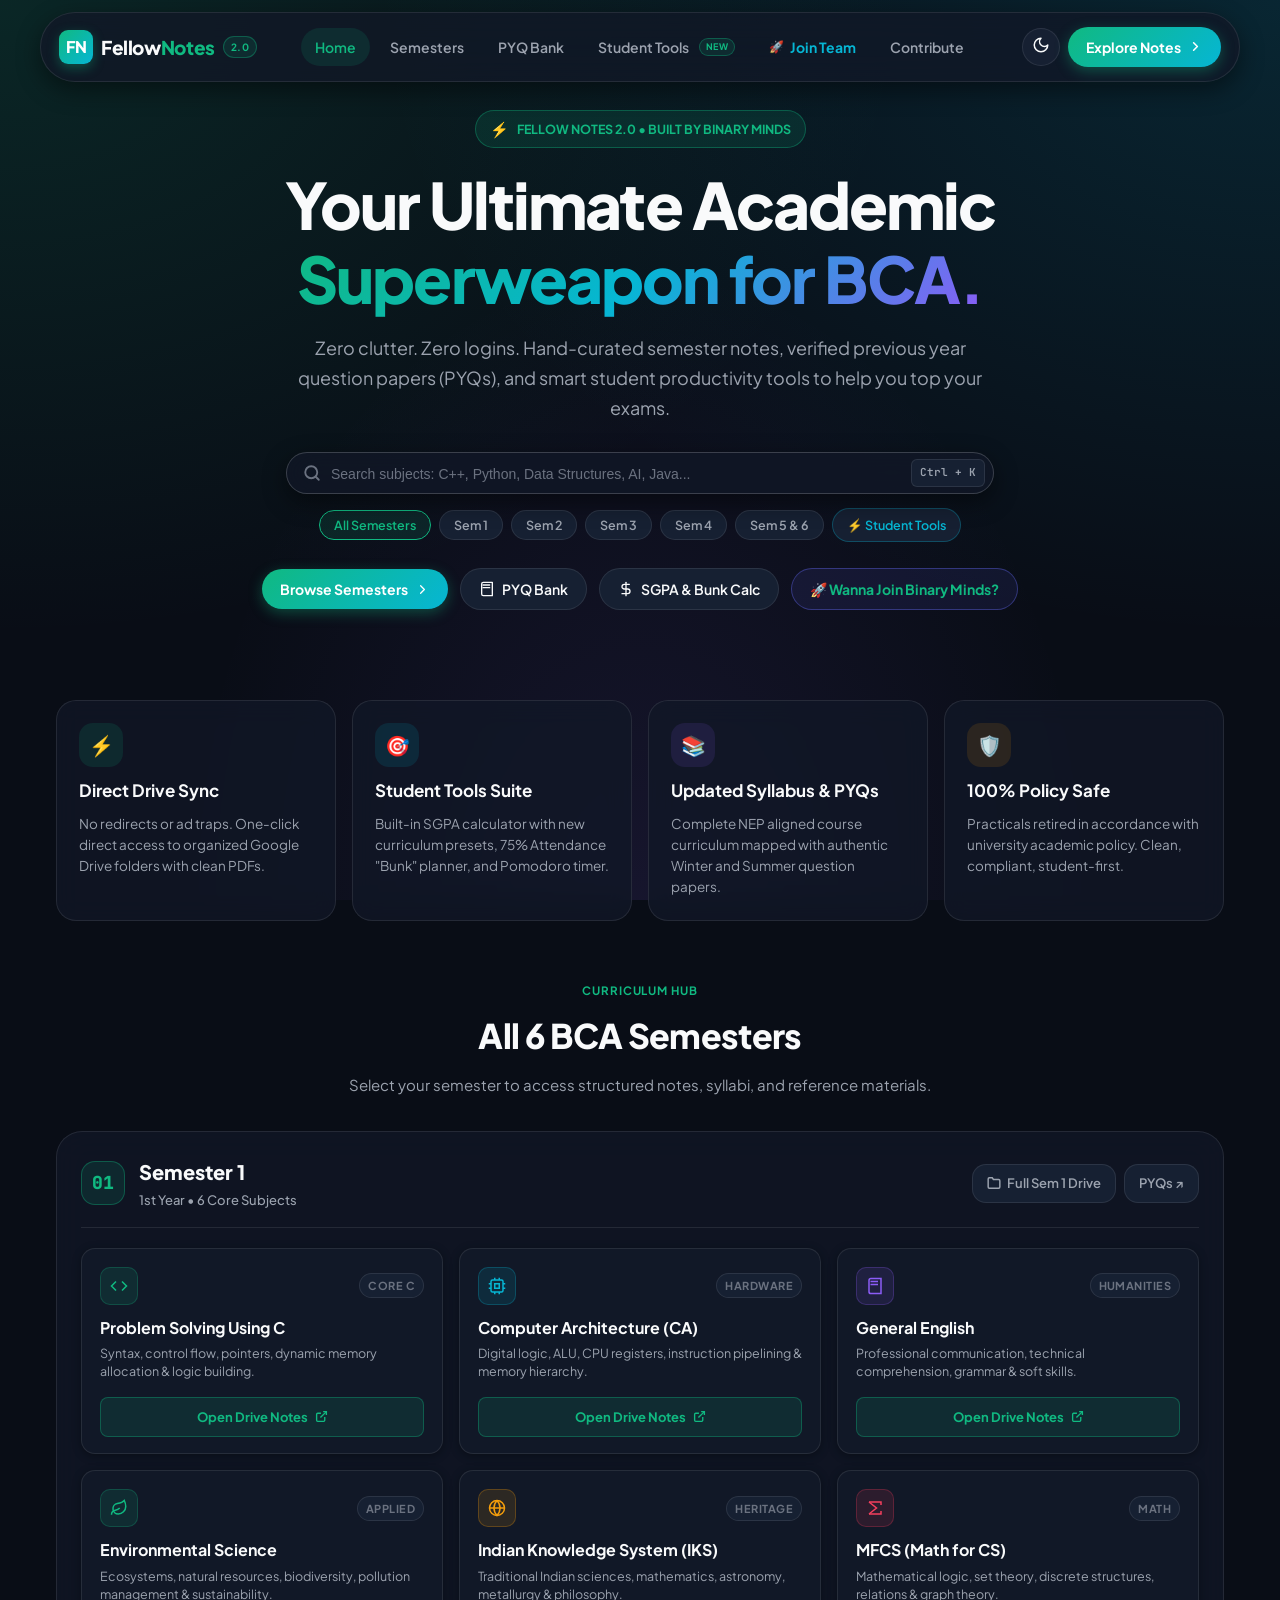
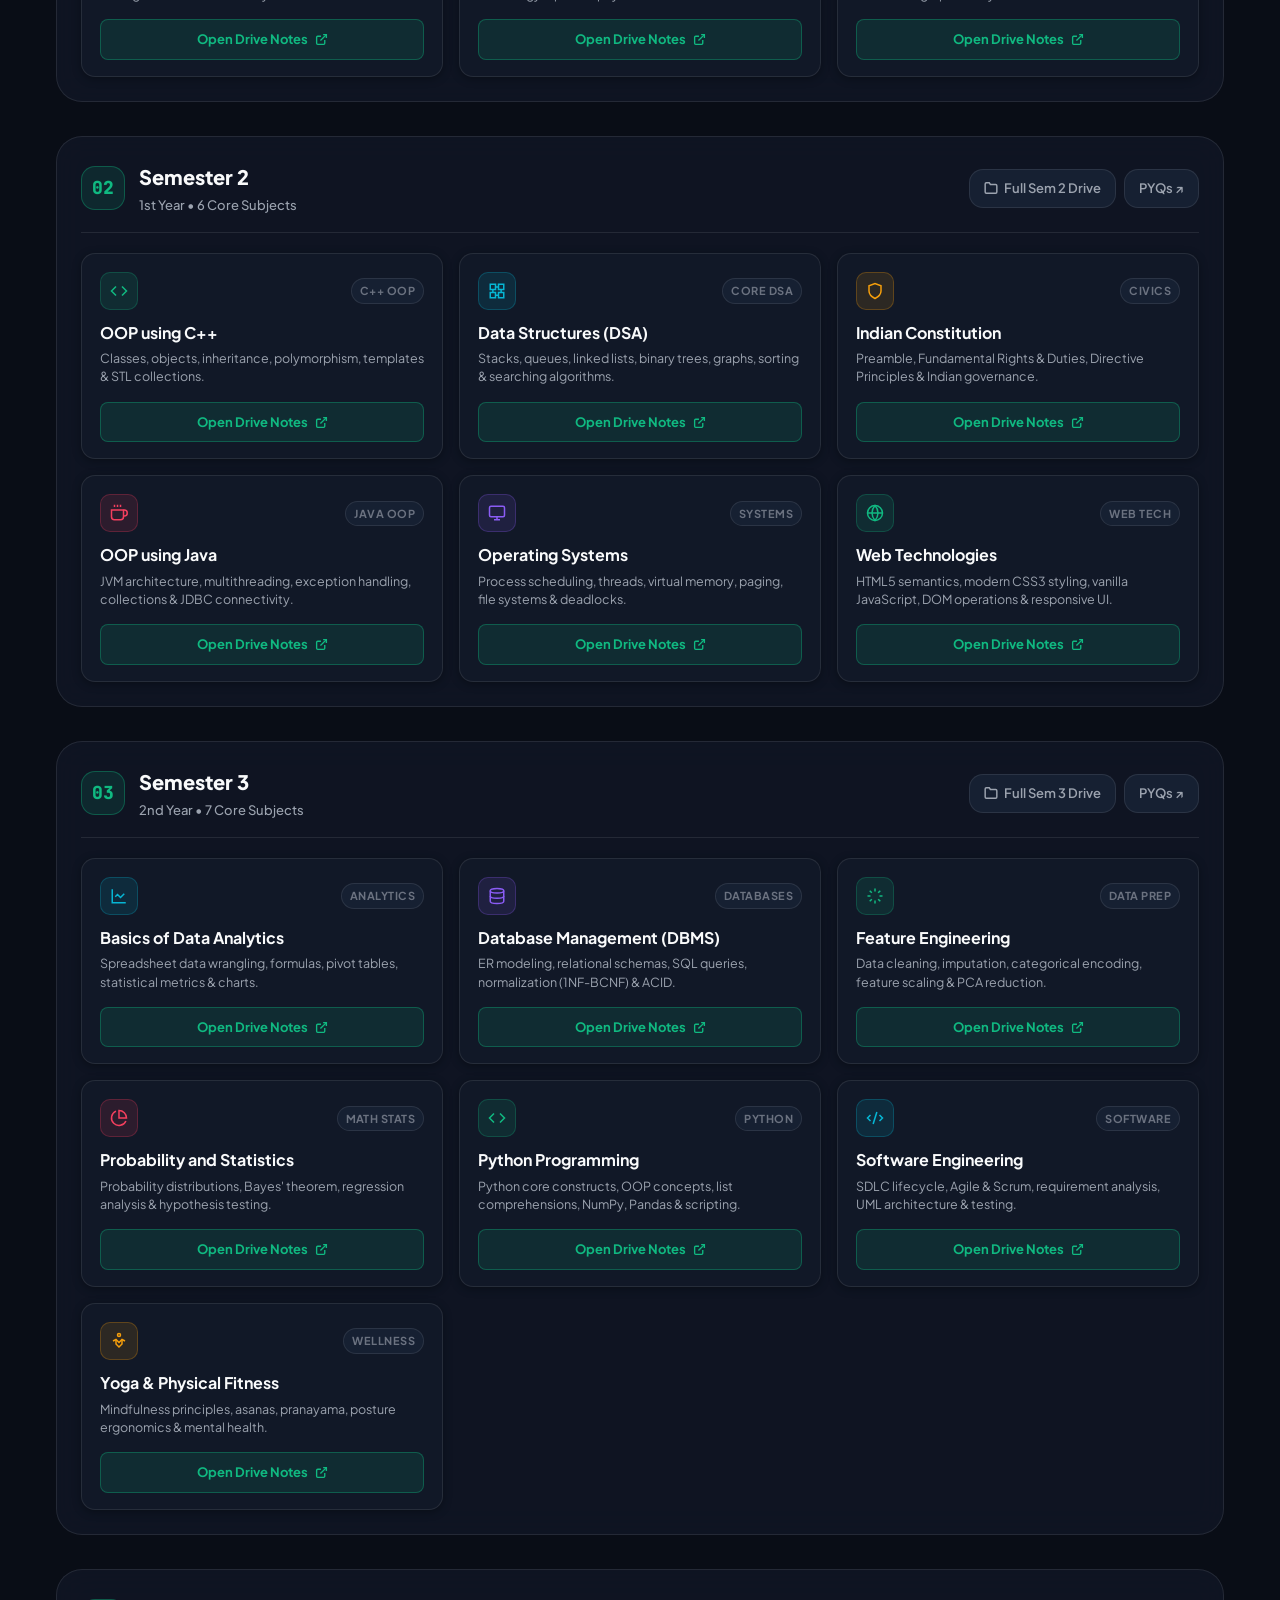
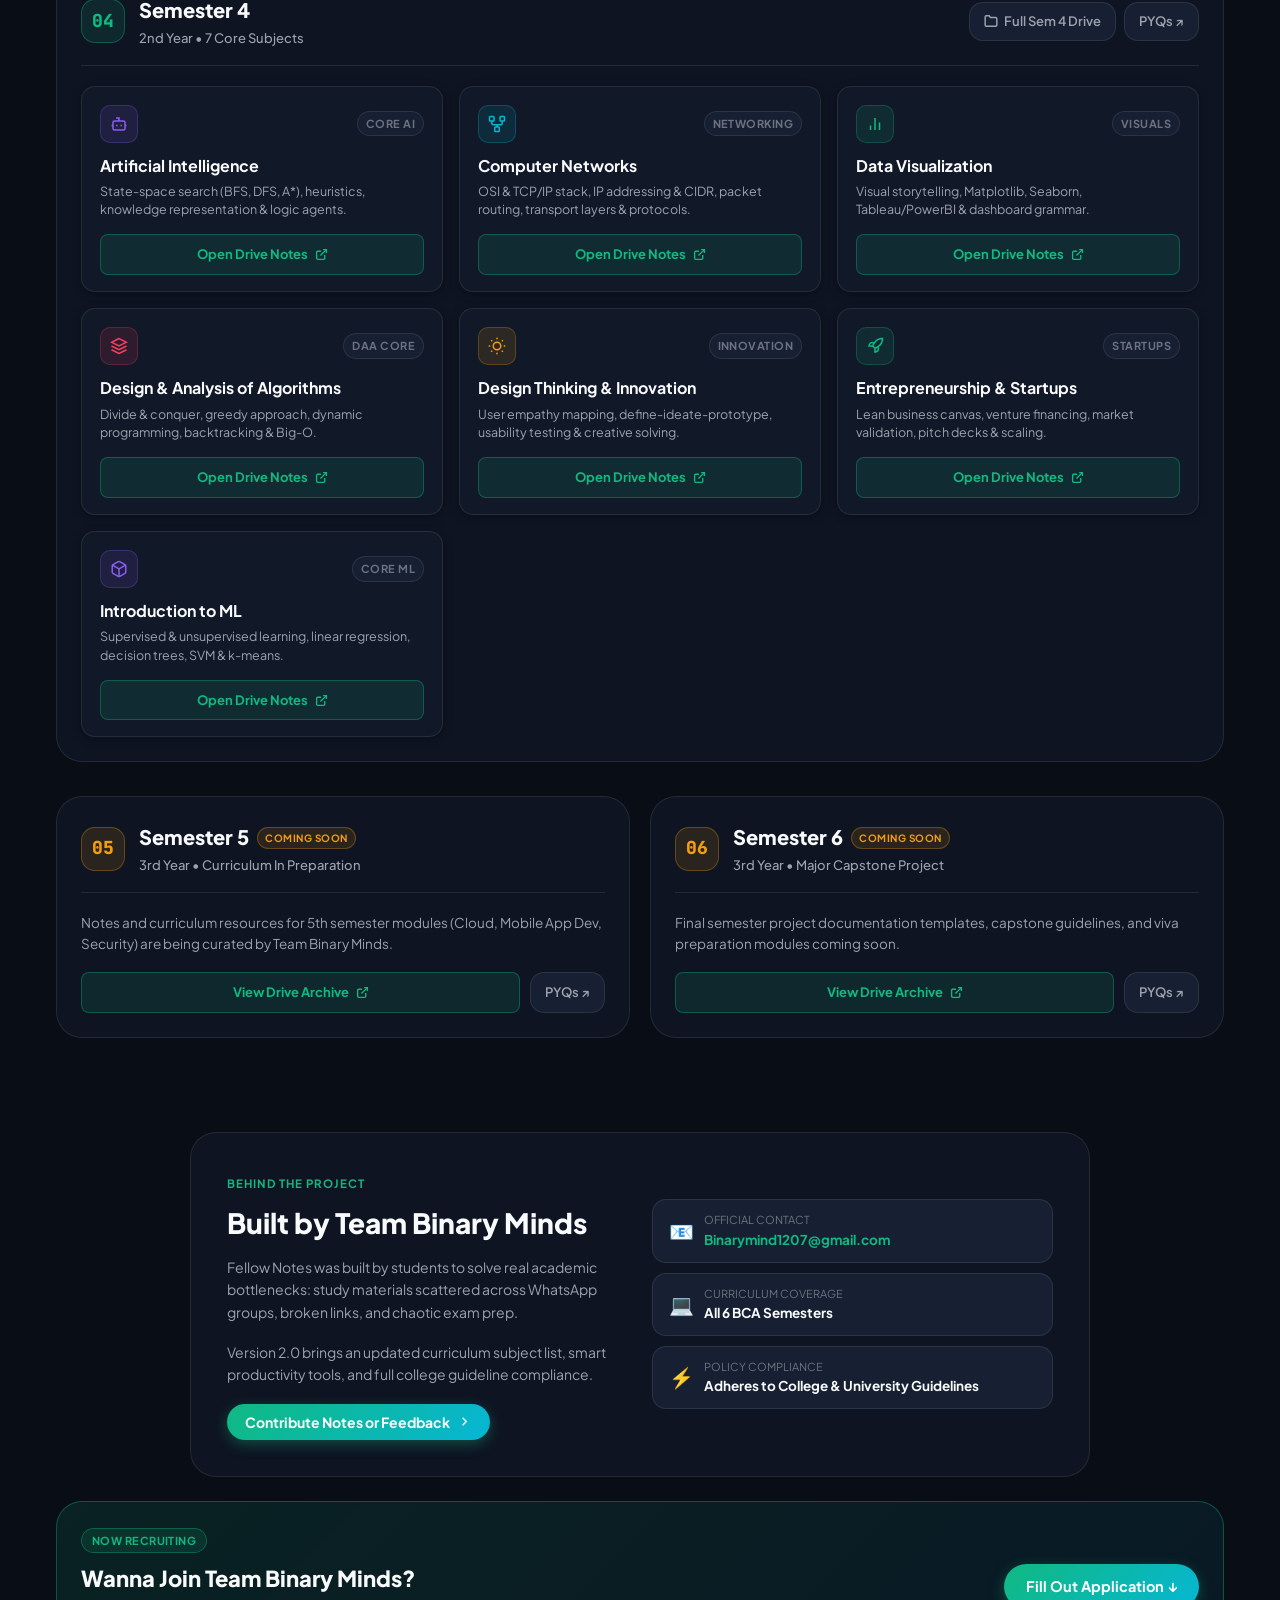
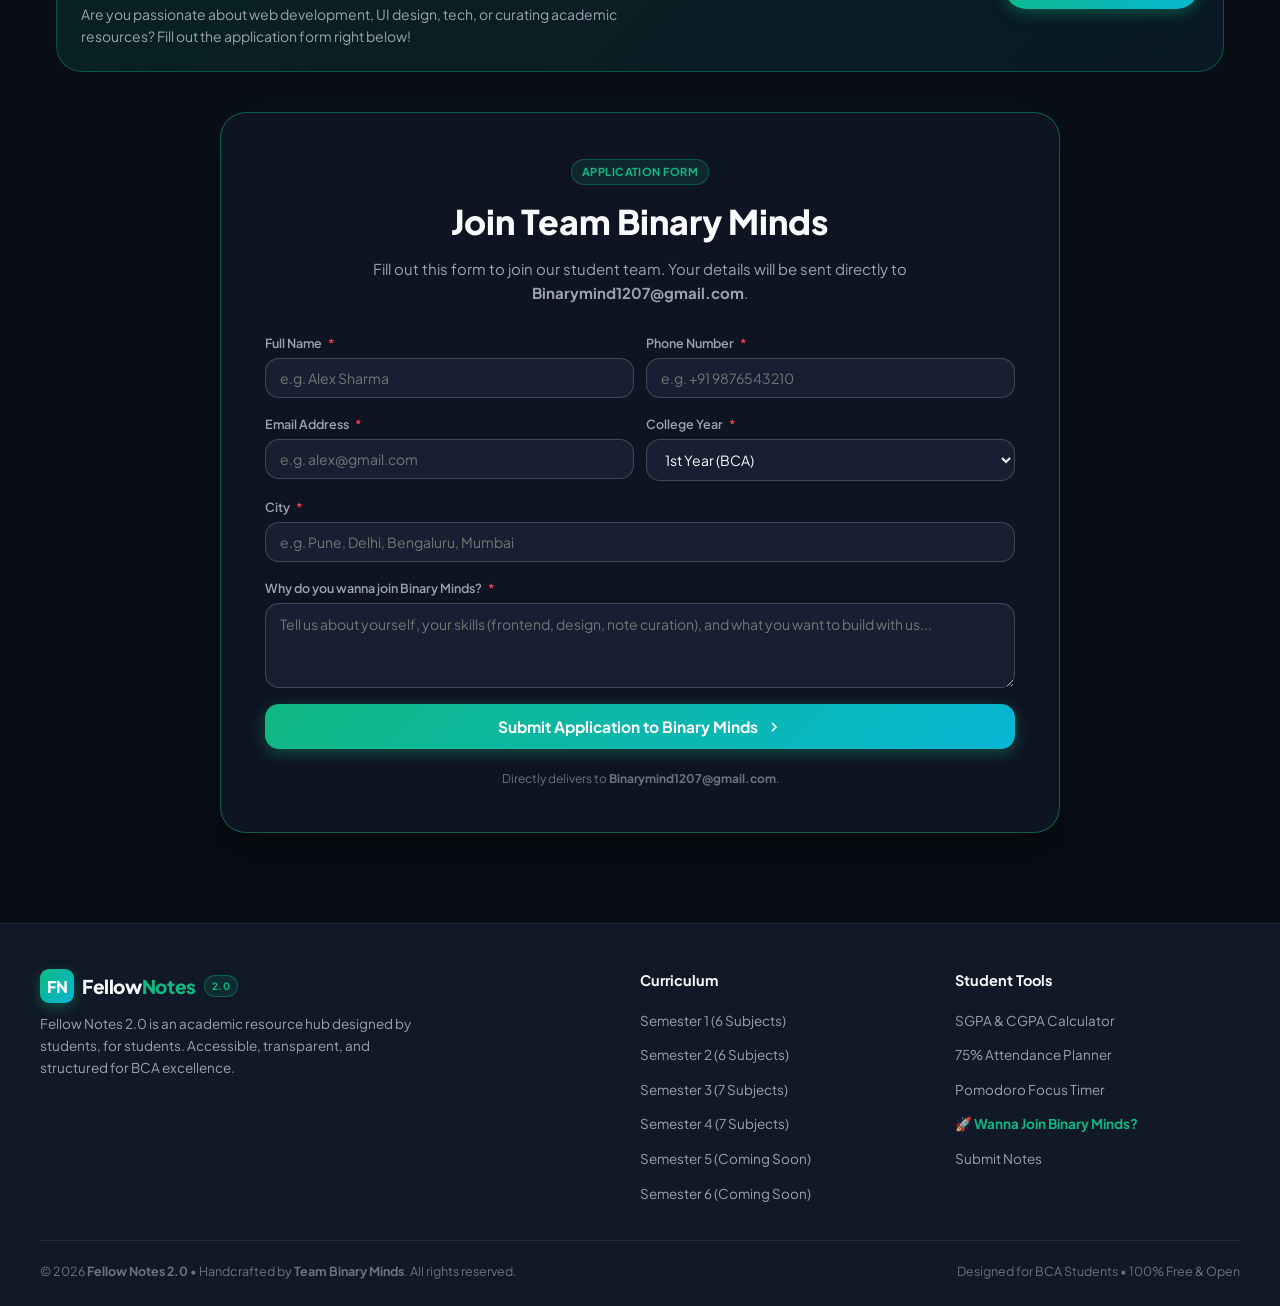
==== commit 3af2f17b: "Update index.html" ====
--- a/index.html
+++ b/index.html
@@ -15,13 +15,16 @@
   <meta property="og:url" content="https://fellownotes.in/">
   <meta property="og:title" content="Fellow Notes 2.0 | Ultimate BCA Academic Hub">
   <meta property="og:description" content="Organized semester notes, previous year papers, SGPA calculator, and student tools for BCA students.">
-  <meta property="og:image" content="New folder/android-chrome-512x512.png">
-
-  <!-- Icons -->
-  <link rel="apple-touch-icon" sizes="180x180" href="New folder/apple-touch-icon.png">
-  <link rel="icon" type="image/png" sizes="32x32" href="New folder/favicon-32x32.png">
-  <link rel="icon" type="image/png" sizes="16x16" href="New folder/favicon-16x16.png">
-  <link rel="manifest" href="New folder/site.webmanifest">
+  <meta property="og:image" content="android-chrome-512x512.png">
+
+  <!-- Favicon & Icons -->
+  <link rel="icon" type="image/svg+xml" href="[data-uri]">
+  <link rel="icon" type="image/svg+xml" href="favicon.svg?v=2">
+  <link rel="icon" type="image/png" sizes="32x32" href="favicon-32x32.png?v=2">
+  <link rel="icon" type="image/png" sizes="16x16" href="favicon-16x16.png?v=2">
+  <link rel="shortcut icon" href="favicon.ico?v=2">
+  <link rel="apple-touch-icon" sizes="180x180" href="apple-touch-icon.png?v=2">
+  <link rel="manifest" href="site.webmanifest?v=2">
 
   <!-- Styles & Scripts -->
   <link rel="stylesheet" href="style.css">
--- a/style.css
+++ b/style.css
@@ -795,6 +795,287 @@
 }
 
 /* ==========================================================================
+   SEMESTER GROUPS & SPECIFIC SUBJECT CARDS (MINIMAL & CLEAN)
+   ========================================================================== */
+
+.sem-section-group {
+  margin-bottom: 34px;
+  background: var(--bg-card);
+  border: 1px solid var(--border);
+  border-radius: var(--radius-xl);
+  padding: 24px;
+  position: relative;
+  transition: all var(--transition-normal);
+  backdrop-filter: blur(16px);
+  -webkit-backdrop-filter: blur(16px);
+}
+
+.sem-section-group:hover {
+  border-color: rgba(255, 255, 255, 0.16);
+  box-shadow: var(--shadow-md);
+}
+
+.sem-section-header {
+  display: flex;
+  align-items: center;
+  justify-content: space-between;
+  flex-wrap: wrap;
+  gap: 14px;
+  margin-bottom: 20px;
+  padding-bottom: 16px;
+  border-bottom: 1px solid var(--border);
+}
+
+.sem-section-info {
+  display: flex;
+  align-items: center;
+  gap: 14px;
+}
+
+.sem-badge-pill {
+  width: 44px;
+  height: 44px;
+  border-radius: var(--radius-md);
+  background: var(--primary-subtle);
+  border: 1px solid var(--primary-glow);
+  color: var(--primary);
+  display: flex;
+  align-items: center;
+  justify-content: center;
+  font-size: 18px;
+  font-weight: 800;
+  font-family: var(--font-mono);
+  flex-shrink: 0;
+}
+
+.sem-heading-box h2,
+.sem-heading-box h3 {
+  font-size: 20px;
+  font-weight: 800;
+  color: var(--text-primary);
+  margin-bottom: 2px;
+  display: flex;
+  align-items: center;
+  gap: 8px;
+}
+
+.sem-heading-meta {
+  font-size: 13px;
+  color: var(--text-secondary);
+  font-weight: 500;
+}
+
+.sem-section-actions {
+  display: flex;
+  align-items: center;
+  gap: 8px;
+  flex-wrap: wrap;
+}
+
+.btn-sem-bundle {
+  display: inline-flex;
+  align-items: center;
+  gap: 6px;
+  padding: 8px 14px;
+  border-radius: var(--radius-md);
+  background: var(--bg-surface-elevated);
+  border: 1px solid var(--border);
+  color: var(--text-secondary);
+  font-size: 13px;
+  font-weight: 600;
+  text-decoration: none;
+  transition: all var(--transition-fast);
+}
+
+.btn-sem-bundle:hover {
+  color: var(--text-primary);
+  border-color: var(--primary);
+  background: var(--primary-subtle);
+}
+
+/* Specific Subject Card Grid */
+.subject-grid {
+  display: grid;
+  grid-template-columns: repeat(auto-fill, minmax(min(100%, 280px), 1fr));
+  gap: 16px;
+  width: 100%;
+}
+
+.subject-card {
+  background: var(--bg-surface);
+  border: 1px solid var(--border);
+  border-radius: var(--radius-md);
+  padding: 18px 18px 16px;
+  display: flex;
+  flex-direction: column;
+  justify-content: space-between;
+  position: relative;
+  transition: all var(--transition-normal);
+  overflow: hidden;
+  box-shadow: var(--shadow-sm);
+}
+
+.subject-card::before {
+  content: '';
+  position: absolute;
+  top: 0;
+  left: 0;
+  right: 0;
+  height: 3px;
+  background: linear-gradient(90deg, var(--primary), var(--accent-cyan));
+  opacity: 0;
+  transition: opacity var(--transition-fast);
+}
+
+.subject-card:hover {
+  transform: translateY(-4px);
+  border-color: var(--border-hover);
+  box-shadow: 0 12px 28px -6px rgba(16, 185, 129, 0.2);
+  background: var(--bg-surface-elevated);
+}
+
+.subject-card:hover::before {
+  opacity: 1;
+}
+
+.subject-card.highlight {
+  border-color: var(--primary);
+  box-shadow: 0 0 18px var(--primary-glow);
+  background: var(--bg-surface-elevated);
+}
+
+.subject-card-top {
+  display: flex;
+  align-items: center;
+  justify-content: space-between;
+  gap: 10px;
+  margin-bottom: 12px;
+}
+
+.subject-icon-box {
+  width: 38px;
+  height: 38px;
+  border-radius: 10px;
+  background: var(--primary-subtle);
+  border: 1px solid rgba(16, 185, 129, 0.25);
+  color: var(--primary);
+  display: flex;
+  align-items: center;
+  justify-content: center;
+  font-size: 16px;
+  flex-shrink: 0;
+  transition: transform var(--transition-fast);
+}
+
+.subject-card:hover .subject-icon-box {
+  transform: scale(1.08);
+}
+
+.subject-icon-box.icon-cyan {
+  background: var(--accent-cyan-subtle);
+  border-color: rgba(6, 182, 212, 0.25);
+  color: var(--accent-cyan);
+}
+
+.subject-icon-box.icon-purple {
+  background: var(--accent-purple-subtle);
+  border-color: rgba(139, 92, 246, 0.25);
+  color: var(--accent-purple);
+}
+
+.subject-icon-box.icon-amber {
+  background: var(--accent-amber-subtle);
+  border-color: rgba(245, 158, 11, 0.25);
+  color: var(--accent-amber);
+}
+
+.subject-icon-box.icon-rose {
+  background: var(--accent-rose-subtle);
+  border-color: rgba(244, 63, 94, 0.25);
+  color: var(--accent-rose);
+}
+
+.subject-tag-badge {
+  font-size: 11px;
+  font-weight: 700;
+  text-transform: uppercase;
+  letter-spacing: 0.04em;
+  padding: 3px 8px;
+  border-radius: var(--radius-full);
+  background: var(--bg-surface-elevated);
+  border: 1px solid var(--border);
+  color: var(--text-muted);
+}
+
+.subject-card-title {
+  font-size: 16px;
+  font-weight: 700;
+  color: var(--text-primary);
+  line-height: 1.35;
+  margin-bottom: 6px;
+}
+
+.subject-card-desc {
+  font-size: 12.5px;
+  color: var(--text-secondary);
+  line-height: 1.45;
+  margin-bottom: 16px;
+  display: -webkit-box;
+  -webkit-line-clamp: 2;
+  -webkit-box-orient: vertical;
+  overflow: hidden;
+  min-height: 36px;
+}
+
+.subject-card-action {
+  display: flex;
+  align-items: center;
+  gap: 8px;
+  margin-top: auto;
+}
+
+.btn-subject-drive {
+  flex: 1;
+  display: inline-flex;
+  align-items: center;
+  justify-content: center;
+  gap: 7px;
+  padding: 9px 12px;
+  border-radius: var(--radius-sm);
+  background: var(--primary-subtle);
+  border: 1px solid rgba(16, 185, 129, 0.35);
+  color: var(--primary);
+  font-size: 13px;
+  font-weight: 700;
+  text-decoration: none;
+  transition: all var(--transition-fast);
+}
+
+.btn-subject-drive:hover {
+  background: var(--primary);
+  color: #ffffff;
+  border-color: var(--primary);
+  box-shadow: 0 4px 12px var(--primary-glow);
+}
+
+.btn-subject-drive svg {
+  transition: transform var(--transition-fast);
+}
+
+.btn-subject-drive:hover svg {
+  transform: translateX(2px) translateY(-1px);
+}
+
+.subject-card-upcoming {
+  border-style: dashed;
+  opacity: 0.88;
+}
+
+.subject-card-upcoming:hover {
+  opacity: 1;
+}
+
+/* ==========================================================================
    PYQ SPECIFIC STYLES
    ========================================================================== */
 
@@ -1737,4 +2018,30 @@
   .calc-score-display {
     font-size: 38px;
   }
-}
+  .sem-section-group {
+    padding: 14px 12px;
+  }
+  .subject-card {
+    padding: 14px 12px;
+  }
+}
+
+@media (max-width: 640px) {
+  .sem-section-group {
+    padding: 18px 14px;
+    border-radius: var(--radius-lg);
+  }
+  .sem-section-header {
+    flex-direction: column;
+    align-items: flex-start;
+    gap: 12px;
+  }
+  .sem-section-actions {
+    width: 100%;
+  }
+  .btn-sem-bundle {
+    flex: 1;
+    justify-content: center;
+  }
+}
+
